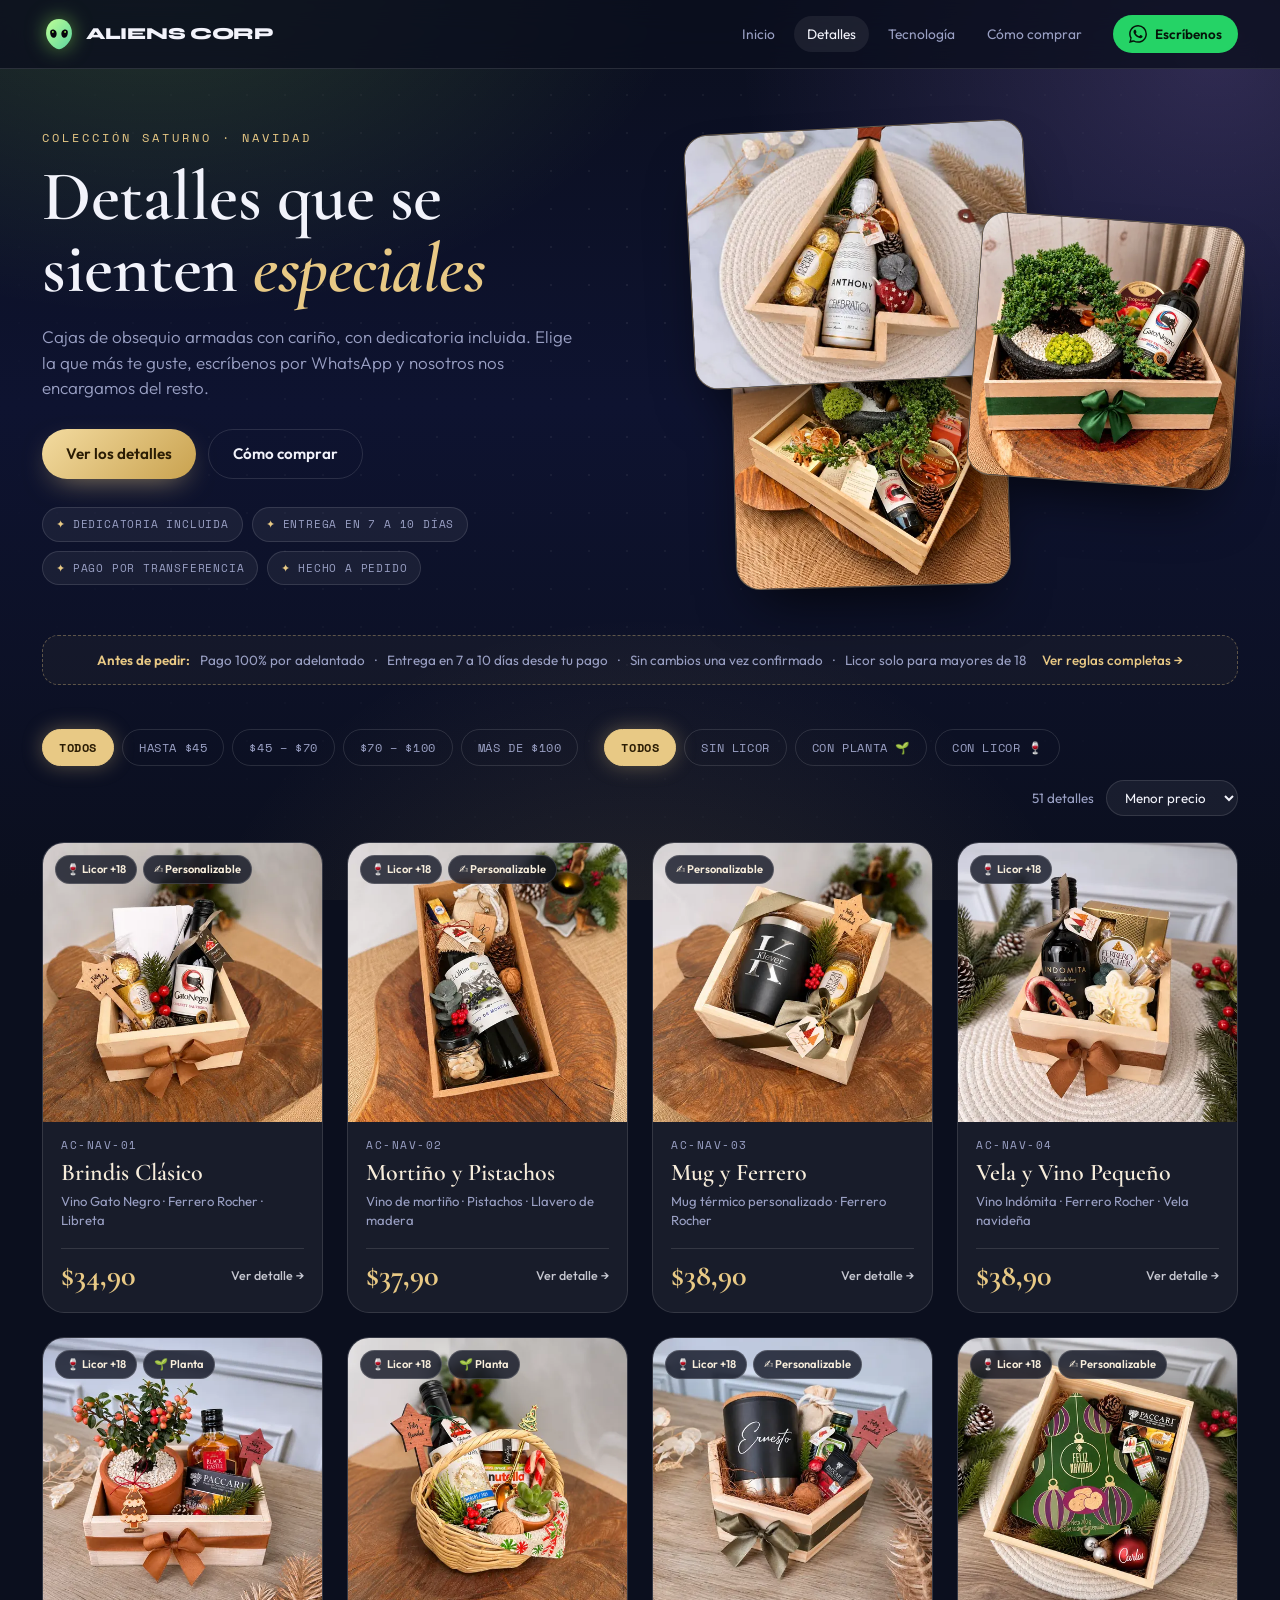
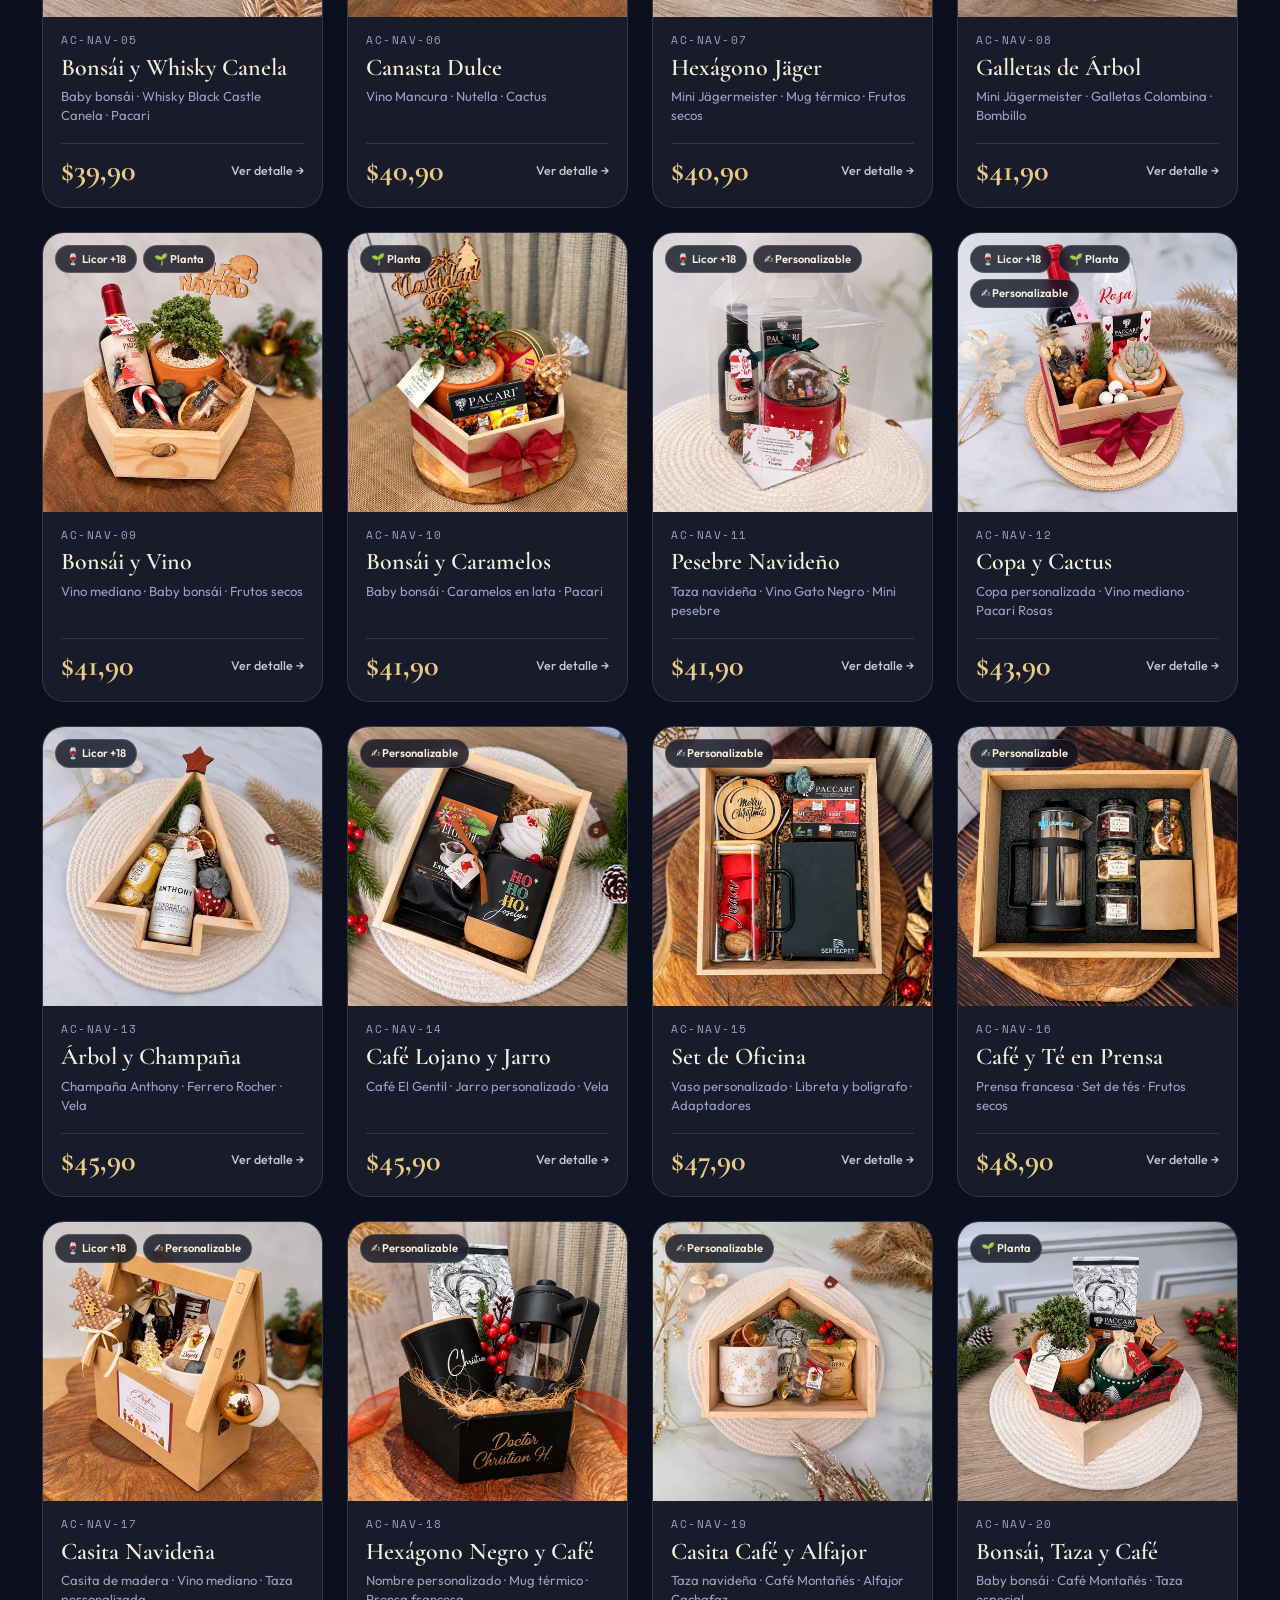
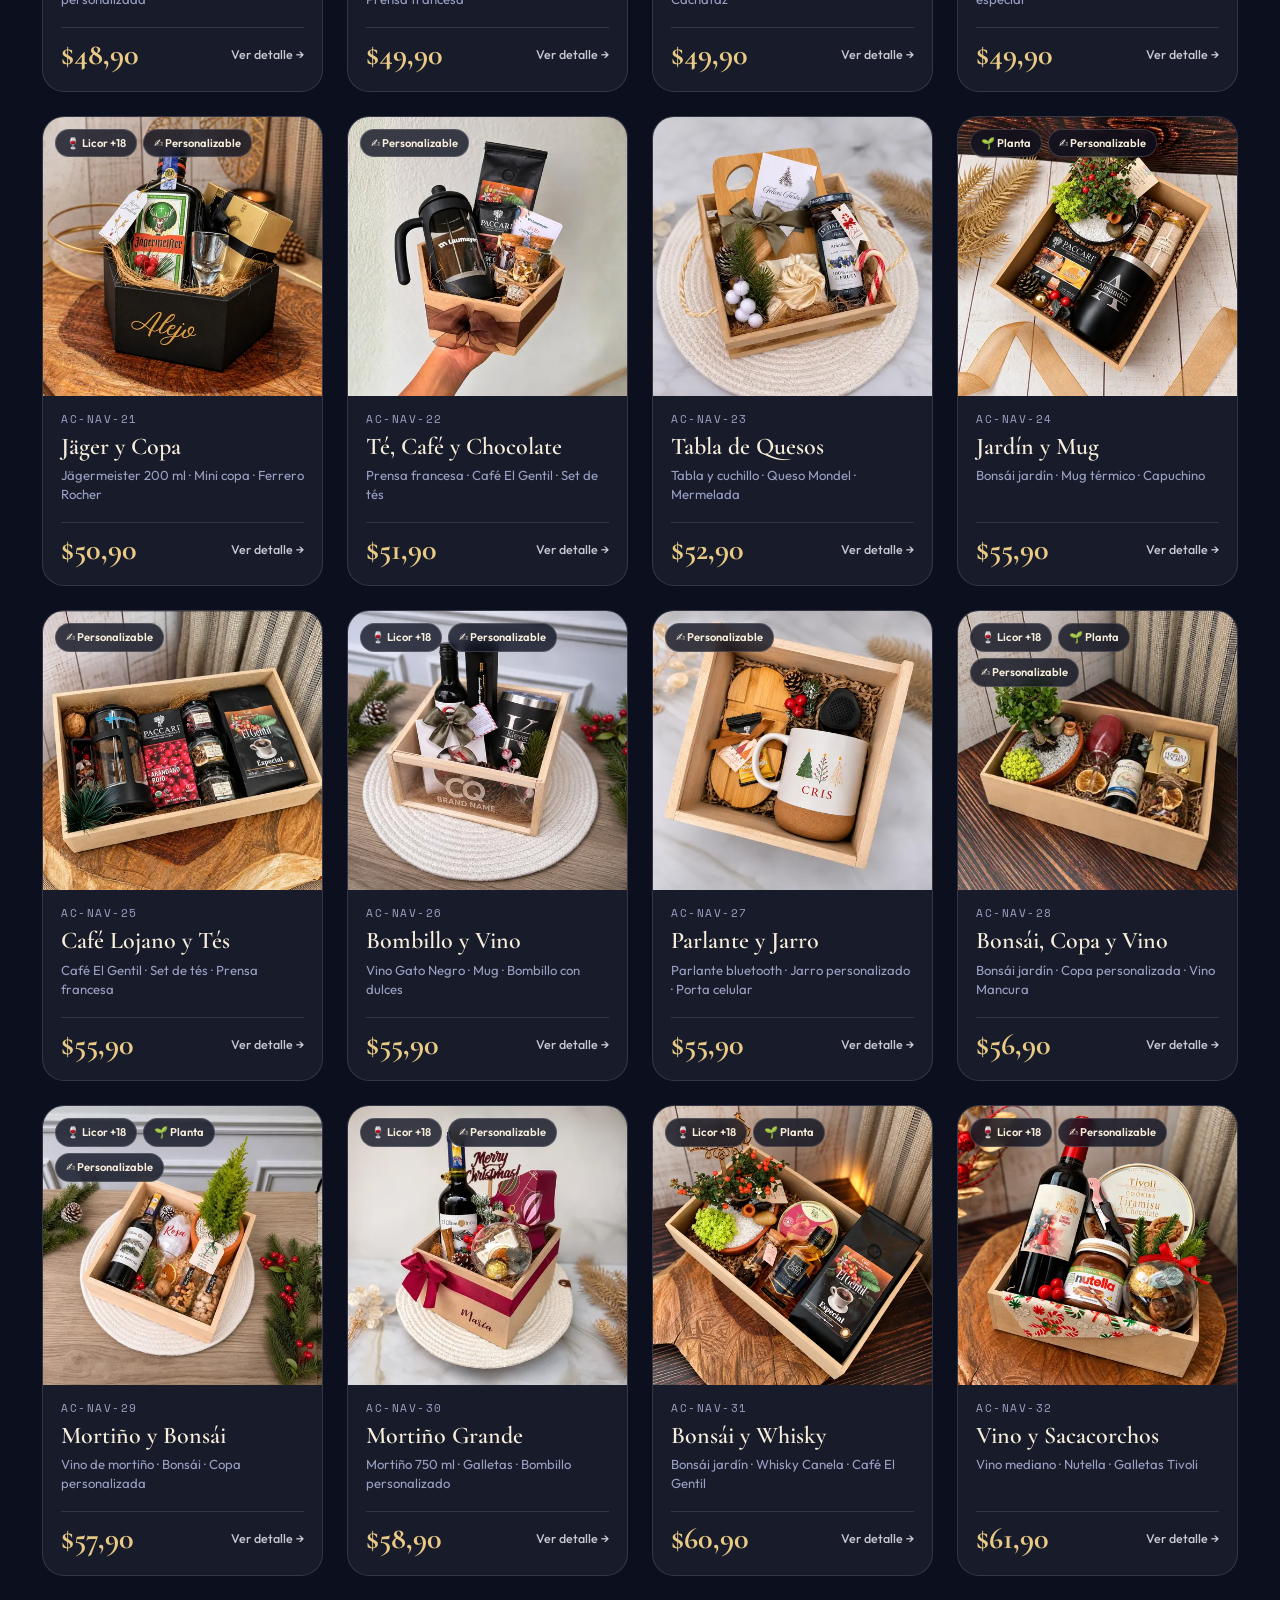
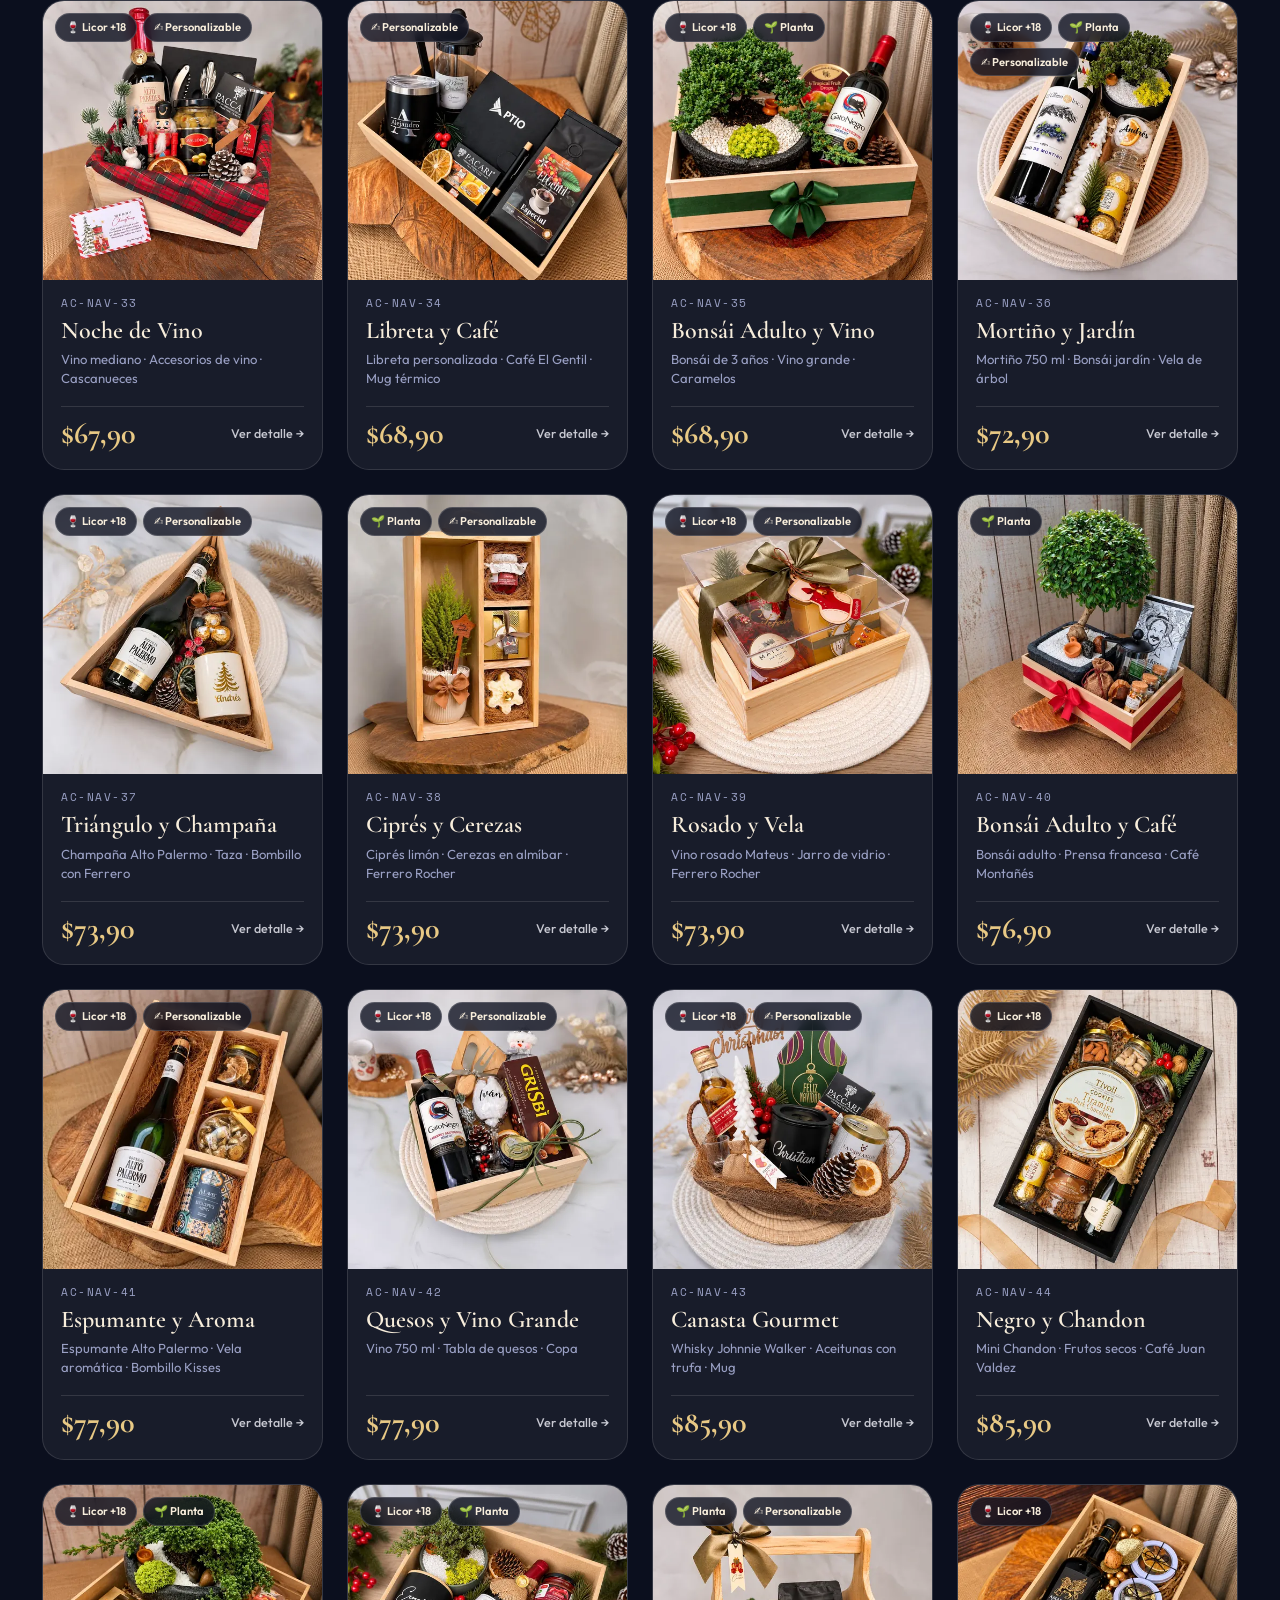
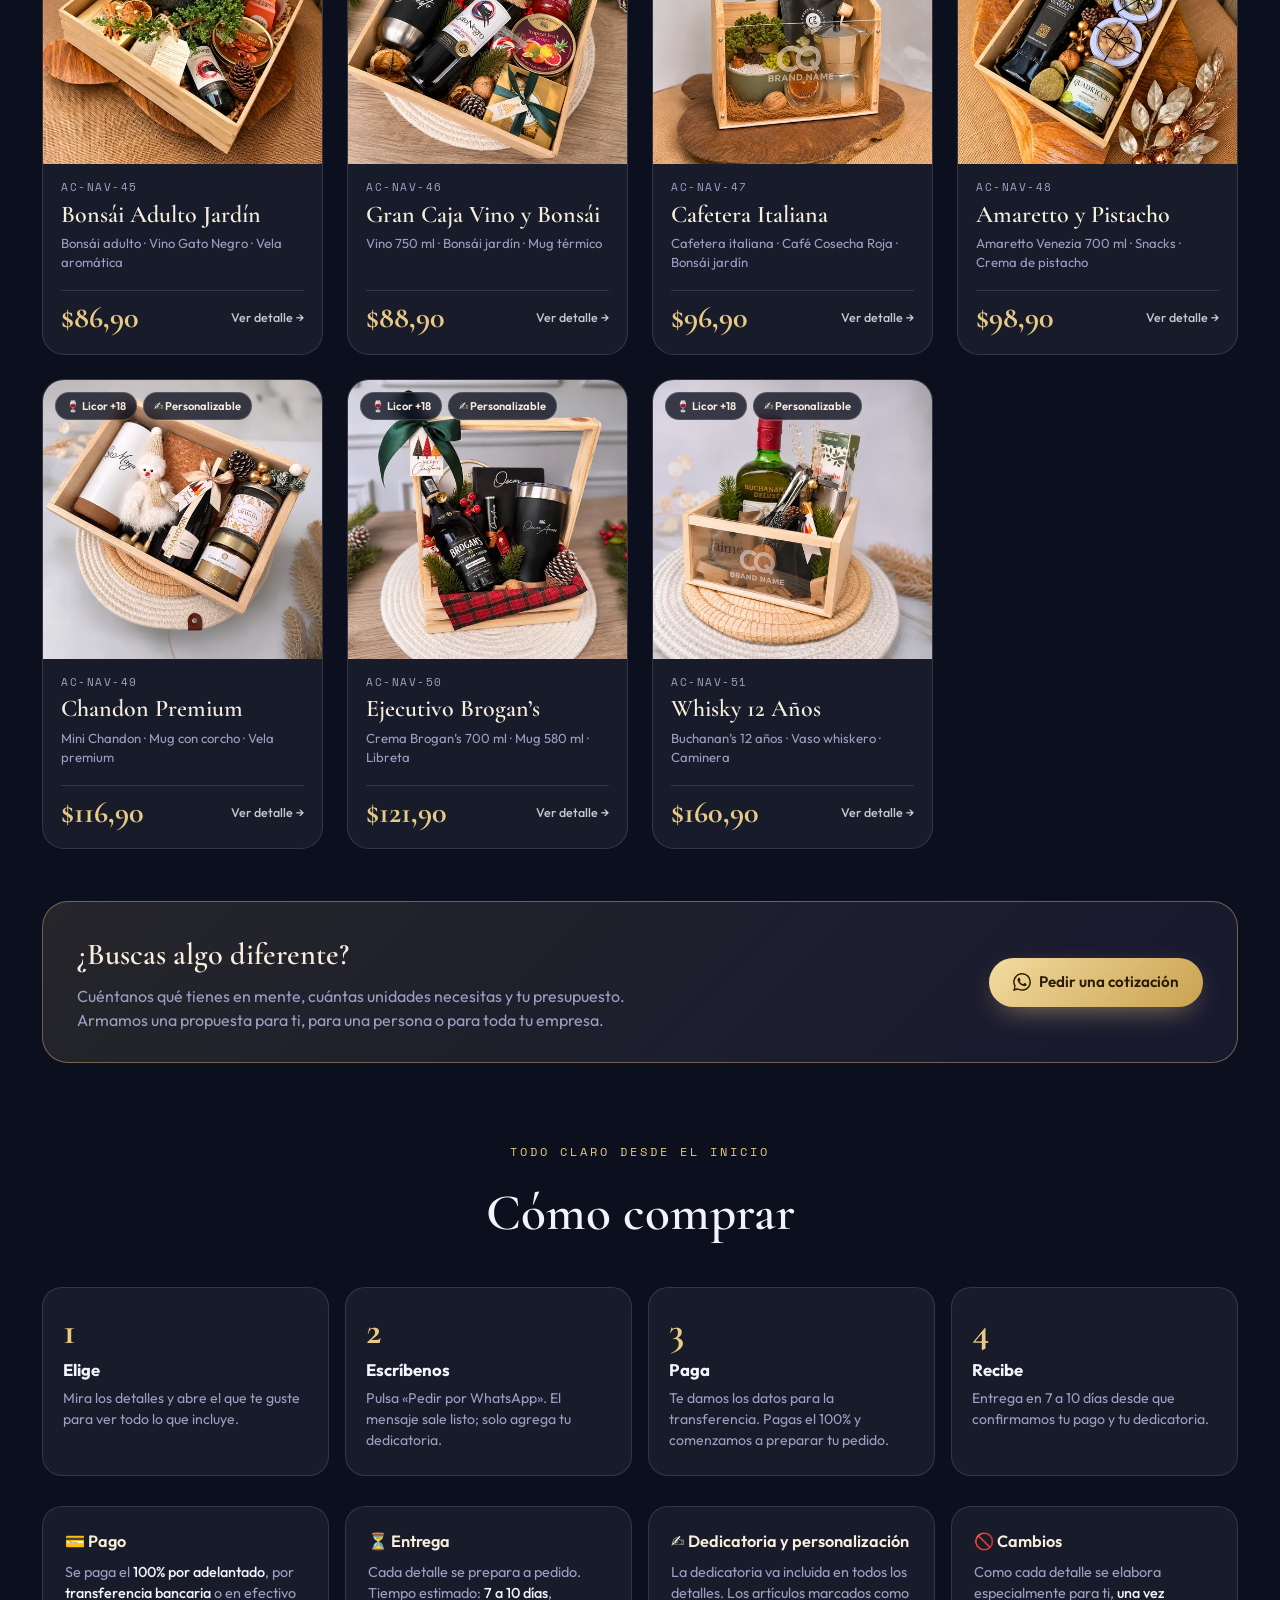
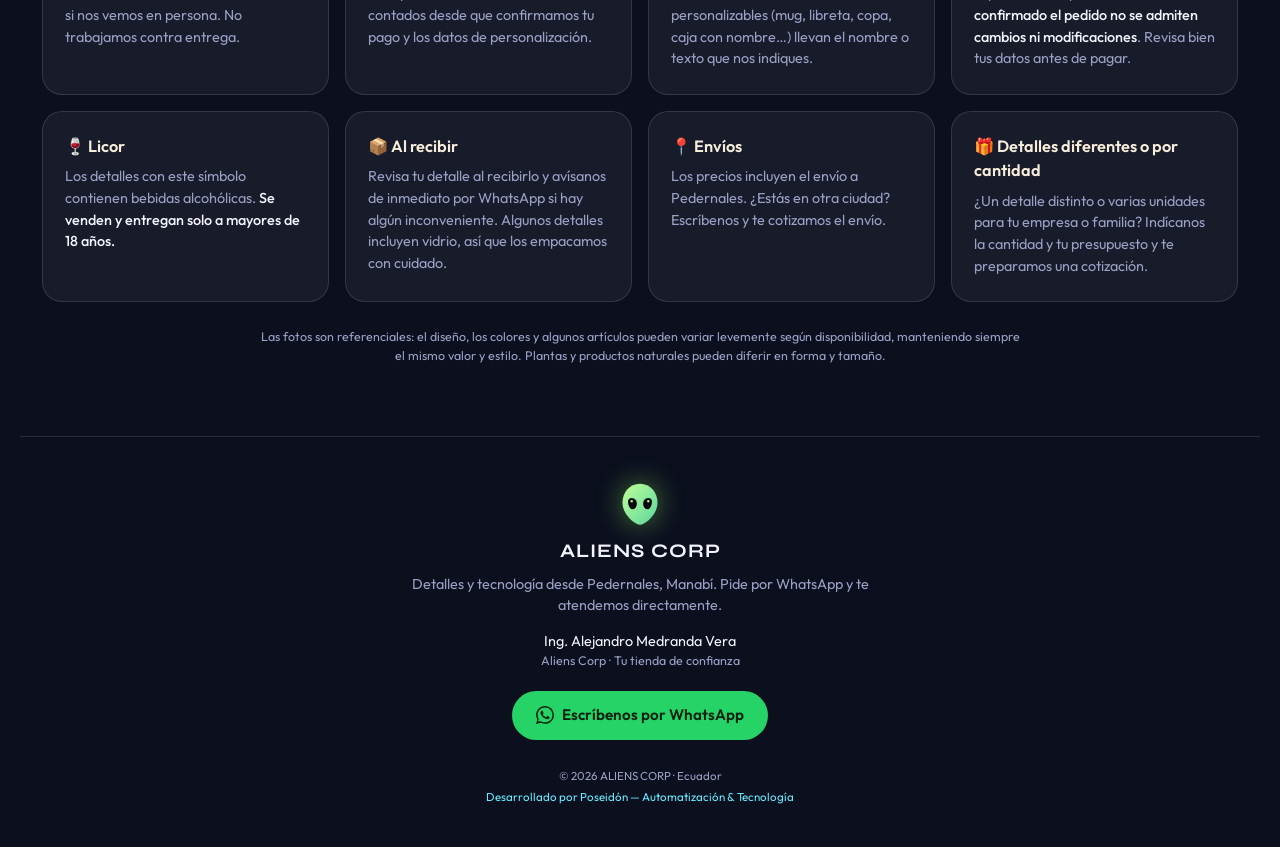
==== detalles/index.html @ 4143be1b "Enlaces de vista previa apuntan al nuevo nombre aliens-corp Co-Authored-By: Claude Sonnet 5.5 <norep" ====
<!DOCTYPE html>
<html lang="es">
<head>
<meta charset="UTF-8">
<meta name="viewport" content="width=device-width, initial-scale=1.0">
<title>Detalles · Aliens Corp — Cajas de obsequio con dedicatoria</title>
<meta name="description" content="Cajas de obsequio armadas con cariño para Navidad y cualquier ocasión. Elige, escríbenos por WhatsApp y nosotros nos encargamos. Aliens Corp, Pedernales.">
<meta property="og:type" content="website">
<meta property="og:site_name" content="Aliens Corp">
<meta property="og:locale" content="es_EC">
<meta property="og:title" content="Detalles · Aliens Corp">
<meta property="og:description" content="Cajas de obsequio con dedicatoria, para Navidad y todo el año. Elige y pide por WhatsApp.">
<meta property="og:url" content="https://gmedranda9-ai.github.io/aliens-corp/detalles/">
<meta property="og:image" content="https://gmedranda9-ai.github.io/aliens-corp/img/og/detalles.jpg">
<meta property="og:image:width" content="1200">
<meta property="og:image:height" content="630">
<meta property="og:image:alt" content="Detalles · Aliens Corp">
<meta name="twitter:card" content="summary_large_image">
<meta name="twitter:title" content="Detalles · Aliens Corp">
<meta name="twitter:description" content="Cajas de obsequio con dedicatoria, para Navidad y todo el año. Elige y pide por WhatsApp.">
<meta name="twitter:image" content="https://gmedranda9-ai.github.io/aliens-corp/img/og/detalles.jpg">
<meta name="theme-color" content="#0b0f1e">
<link rel="icon" href="../assets/img/alien.svg" type="image/svg+xml">
<link rel="preconnect" href="https://fonts.googleapis.com">
<link rel="preconnect" href="https://fonts.gstatic.com" crossorigin>
<link href="https://fonts.googleapis.com/css2?family=Syne:wght@700;800&family=Outfit:wght@300;400;500;600&family=Cormorant+Garamond:ital,wght@0,500;0,600;0,700;1,500&family=Space+Mono:wght@400;700&display=swap" rel="stylesheet">
<link rel="stylesheet" href="../assets/css/site.css">
<link rel="stylesheet" href="../assets/css/regalos.css">
</head>
<body>

<nav class="nav">
  <div class="wrap">
    <a class="brand" href="../"><img src="../assets/img/alien.svg" alt=""><b>ALIENS CORP</b></a>
    <div class="links">
      <a href="../">Inicio</a>
      <a class="on" href="./">Detalles</a>
      <a href="../tecnologia/">Tecnología</a>
      <a href="#reglas">Cómo comprar</a>
    </div>
    <a class="cta" data-wa="¡Hola Aliens Corp! 👽 Quiero información sobre sus detalles." data-wa-icon>Escríbenos</a>
  </div>
</nav>

<!-- HERO -->
<header class="wrap hero">
  <div class="hero-text">
    <div class="eyebrow">Colección Saturno · Navidad</div>
    <h1>Detalles que se sienten <em>especiales</em></h1>
    <p class="lead">Cajas de obsequio armadas con cariño, con dedicatoria incluida. Elige la que más te guste, escríbenos por WhatsApp y nosotros nos encargamos del resto.</p>
    <div class="hero-cta">
      <a class="btn btn-gold" href="#catalogo">Ver los detalles</a>
      <a class="btn btn-ghost" href="#reglas">Cómo comprar</a>
    </div>
    <ul class="perks">
      <li>Dedicatoria incluida</li>
      <li>Entrega en <span data-entrega>7 a 10 días</span></li>
      <li>Pago por transferencia</li>
      <li>Hecho a pedido</li>
    </ul>
  </div>
  <div class="hero-photos" aria-hidden="true">
    <img class="p1" src="../img/regalos/AC-NAV-13-t.webp" alt="" width="520" height="390">
    <img class="p2" src="../img/regalos/AC-NAV-35-t.webp" alt="" width="520" height="520">
    <img class="p3" src="../img/regalos/AC-NAV-45-t.webp" alt="" width="520" height="520">
  </div>
</header>

<!-- AVISO CLARO -->
<section class="wrap">
  <div class="notice" id="aviso-navidad" hidden></div>
  <div class="rules-strip">
    <b>Antes de pedir:</b>
    <span>Pago 100% por adelantado</span><span>·</span>
    <span>Entrega en <span data-entrega>7 a 10 días</span> desde tu pago</span><span>·</span>
    <span>Sin cambios una vez confirmado</span><span>·</span>
    <span>Licor solo para mayores de 18</span>
    <a href="#reglas">Ver reglas completas →</a>
  </div>
</section>

<!-- CATÁLOGO -->
<main class="wrap" id="catalogo">
  <div class="toolbar">
    <div class="filters" id="fPrecio" role="group" aria-label="Filtrar por precio"></div>
    <div class="filters" id="fTipo" role="group" aria-label="Filtrar por tipo"></div>
    <div class="sortbox">
      <span id="count" aria-live="polite"></span>
      <select id="orden" aria-label="Ordenar">
        <option value="asc">Menor precio</option>
        <option value="desc">Mayor precio</option>
      </select>
    </div>
  </div>
  <div class="grid" id="grid"></div>
  <p class="empty" id="empty" hidden>No hay detalles con esos filtros. Prueba con otro rango o <a data-wa="¡Hola Aliens Corp! 👽 Busco un detalle diferente. Mi presupuesto es de $___ y necesito ___ unidades." data-wa-icon>cuéntanos qué buscas por WhatsApp</a>.</p>

  <div class="custom">
    <div>
      <h3>¿Buscas algo diferente?</h3>
      <p>Cuéntanos qué tienes en mente, cuántas unidades necesitas y tu presupuesto. Armamos una propuesta para ti, para una persona o para toda tu empresa.</p>
    </div>
    <a class="btn btn-gold" data-wa="¡Hola Aliens Corp! 👽 Quiero cotizar un detalle diferente / por cantidad. Presupuesto: $___ · Unidades: ___" data-wa-icon>Pedir una cotización</a>
  </div>
</main>

<!-- REGLAS -->
<section class="wrap rules" id="reglas">
  <div class="eyebrow center">Todo claro desde el inicio</div>
  <h2>Cómo comprar</h2>
  <ol class="steps">
    <li><i>1</i><b>Elige</b><span>Mira los detalles y abre el que te guste para ver todo lo que incluye.</span></li>
    <li><i>2</i><b>Escríbenos</b><span>Pulsa «Pedir por WhatsApp». El mensaje sale listo; solo agrega tu dedicatoria.</span></li>
    <li><i>3</i><b>Paga</b><span>Te damos los datos para la transferencia. Pagas el 100% y comenzamos a preparar tu pedido.</span></li>
    <li><i>4</i><b>Recibe</b><span>Entrega en <span data-entrega>7 a 10 días</span> desde que confirmamos tu pago y tu dedicatoria.</span></li>
  </ol>

  <div class="rule-grid">
    <article><h3>💳 Pago</h3><p>Se paga el <b>100% por adelantado</b>, por <b>transferencia bancaria</b> o en efectivo si nos vemos en persona. No trabajamos contra entrega.</p></article>
    <article><h3>⏳ Entrega</h3><p>Cada detalle se prepara a pedido. Tiempo estimado: <b data-entrega>7 a 10 días</b>, contados desde que confirmamos tu pago y los datos de personalización.</p></article>
    <article><h3>✍️ Dedicatoria y personalización</h3><p>La dedicatoria va incluida en todos los detalles. Los artículos marcados como personalizables (mug, libreta, copa, caja con nombre…) llevan el nombre o texto que nos indiques.</p></article>
    <article><h3>🚫 Cambios</h3><p>Como cada detalle se elabora especialmente para ti, <b>una vez confirmado el pedido no se admiten cambios ni modificaciones</b>. Revisa bien tus datos antes de pagar.</p></article>
    <article><h3>🍷 Licor</h3><p>Los detalles con este símbolo contienen bebidas alcohólicas. <b>Se venden y entregan solo a mayores de 18 años.</b></p></article>
    <article><h3>📦 Al recibir</h3><p>Revisa tu detalle al recibirlo y avísanos de inmediato por WhatsApp si hay algún inconveniente. Algunos detalles incluyen vidrio, así que los empacamos con cuidado.</p></article>
    <article><h3>📍 Envíos</h3><p>Los precios incluyen el envío a Pedernales. ¿Estás en otra ciudad? Escríbenos y te cotizamos el envío.</p></article>
    <article><h3>🎁 Detalles diferentes o por cantidad</h3><p>¿Un detalle distinto o varias unidades para tu empresa o familia? Indícanos la cantidad y tu presupuesto y te preparamos una cotización.</p></article>
  </div>

  <p class="fine">Las fotos son referenciales: el diseño, los colores y algunos artículos pueden variar levemente según disponibilidad, manteniendo siempre el mismo valor y estilo. Plantas y productos naturales pueden diferir en forma y tamaño.</p>
</section>

<footer class="site wrap">
  <img src="../assets/img/alien.svg" alt="">
  <h3>ALIENS CORP</h3>
  <p>Detalles y tecnología desde Pedernales, Manabí. Pide por WhatsApp y te atendemos directamente.</p>
  <p class="owner">Ing. Alejandro Medranda Vera<span>Aliens Corp · Tu tienda de confianza</span></p>
  <a class="btn btn-wa" data-wa="¡Hola Aliens Corp! 👽 Quiero más información." data-wa-icon>Escríbenos por WhatsApp</a>
  <div class="copy">© <span data-year>2026</span> ALIENS CORP · Ecuador<br>
    <a href="https://www.poseidonmk.com/" target="_blank" rel="noopener">Desarrollado por Poseidón — Automatización &amp; Tecnología</a></div>
</footer>

<!-- MODAL DE DETALLE -->
<div class="modal" id="modal" role="dialog" aria-modal="true" aria-labelledby="m-nombre" hidden>
  <div class="modal-bg" data-close></div>
  <div class="modal-box">
    <button class="modal-x" data-close aria-label="Cerrar">×</button>
    <div class="m-photo"><img id="m-img" src="" alt="" width="900" height="900"></div>
    <div class="m-info">
      <div class="m-code" id="m-code"></div>
      <h2 id="m-nombre"></h2>
      <div class="m-badges" id="m-badges"></div>
      <div class="m-price" id="m-price"></div>
      <h4>La caja</h4><p id="m-caja"></p>
      <h4>Incluye</h4><ul id="m-incluye"></ul>
      <h4>Presentación</h4><p id="m-pres"></p>
      <p class="m-nota" id="m-nota" hidden></p>
      <p class="m-licor" id="m-licor" hidden>🍷 Contiene bebidas alcohólicas: venta y entrega solo a mayores de 18 años.</p>
      <div class="m-form">
        <h4>Tus datos para el pedido <small>(todo es opcional: lo que falte lo coordinamos por WhatsApp)</small></h4>
        <label class="m-field">Tu nombre
          <input id="m-nom" type="text" maxlength="60" autocomplete="name" placeholder="Ej.: Alejandro Medranda">
        </label>
        <label class="m-field">Ciudad de entrega
          <input id="m-ciu" type="text" maxlength="60" placeholder="Ej.: Pedernales">
        </label>
        <label class="m-field" id="m-pers-box">Nombre o texto a personalizar <small>(mug, libreta, copa, caja… según el detalle)</small>
          <input id="m-pers" type="text" maxlength="60" placeholder="Ej.: Carlos">
        </label>
        <label class="m-field" id="m-elec-box">Tu elección <small>(según la nota de arriba: sabor, cambio…)</small>
          <input id="m-elec" type="text" maxlength="100" placeholder="Ej.: té verde">
        </label>
        <label class="m-field">Dedicatoria <small>(va incluida en todos los detalles)</small>
          <textarea id="m-ded" rows="2" maxlength="220" placeholder="Ej.: Con mucho cariño. Feliz Navidad."></textarea>
        </label>
      </div>
      <a class="btn btn-wa" id="m-wa" target="_blank" rel="noopener" data-wa-icon>Pedir por WhatsApp</a>
      <a class="btn-share" id="m-share" target="_blank" rel="noopener">↗ Compartir este detalle con alguien</a>
      <p class="m-small">Pago 100% por adelantado · Entrega en <span data-entrega>7 a 10 días</span> · Sin cambios una vez confirmado.</p>
    </div>
  </div>
</div>

<script src="../data/config.js"></script>
<script src="../data/regalos.js"></script>
<script src="../assets/js/site.js"></script>
<script src="../assets/js/regalos.js"></script>
</body>
</html>
---- assets/css/site.css ----
/* ===== Aliens Corp · estilos compartidos ===== */
:root{
  --bg:#0b0f1e; --bg2:#121734;
  --lime:#a6ff6b; --lime-soft:#c9ffa6; --violet:#b18cff; --cyan:#66ecff;
  --gold:#e8c985; --gold-deep:#c9a24f; --cream:#f7eddb;
  --text:#f2f3fb; --muted:#9aa0c4;
  --card:rgba(255,255,255,.055); --card-brd:rgba(255,255,255,.12);
  --wa:#25d366;
  --serif:'Cormorant Garamond',Georgia,serif;
  --sans:'Outfit',system-ui,sans-serif;
  --mono:'Space Mono',monospace;
}
*{box-sizing:border-box;margin:0;padding:0}
html{scroll-behavior:smooth;scroll-padding-top:84px}
body{font-family:var(--sans);background:var(--bg);color:var(--text);-webkit-font-smoothing:antialiased;overflow-x:hidden;position:relative;line-height:1.5}
body::before{content:"";position:fixed;inset:0;z-index:-2;
  background:
   radial-gradient(900px 600px at 12% -5%,rgba(166,255,107,.16),transparent 60%),
   radial-gradient(820px 720px at 95% 6%,rgba(177,140,255,.22),transparent 58%),
   radial-gradient(760px 720px at 50% 118%,rgba(232,201,133,.14),transparent 62%),
   linear-gradient(180deg,#0b0f1e,#0e1330 45%,#0b0f1e)}
body::after{content:"";position:fixed;inset:0;z-index:-1;pointer-events:none;
  background-image:radial-gradient(rgba(255,255,255,.14) 1px,transparent 1.4px);background-size:38px 38px;
  mask-image:radial-gradient(circle at 50% 35%,black,transparent 85%);opacity:.5}
img{max-width:100%;display:block}
a{color:inherit}
.wrap{max-width:1240px;margin:0 auto;padding:0 22px}

/* NAV */
.nav{position:sticky;top:0;z-index:50;background:rgba(11,15,30,.78);backdrop-filter:blur(14px);border-bottom:1px solid var(--card-brd)}
.nav .wrap{display:flex;align-items:center;gap:18px;height:68px}
.nav .brand{display:flex;flex-direction:row;align-items:center;justify-content:flex-start;flex-wrap:nowrap;gap:10px;text-decoration:none;margin-right:auto}
.nav .brand img{width:34px;height:34px;filter:drop-shadow(0 0 10px rgba(155,255,91,.5))}
.nav .brand b{white-space:nowrap;font-family:'Syne',var(--sans);font-weight:800;letter-spacing:-.3px;font-size:1.05rem}
.nav .links{display:flex;gap:6px}
.nav .links a{font-size:.86rem;color:var(--muted);text-decoration:none;padding:8px 13px;border-radius:99px;transition:.2s}
.nav .links a:hover,.nav .links a.on{color:var(--text);background:rgba(255,255,255,.07)}
.nav .cta{font-size:.84rem;font-weight:600;text-decoration:none;color:#06140a;background:var(--wa);padding:9px 16px;border-radius:99px;white-space:nowrap}
@media(max-width:720px){.nav .links a:not(.on){display:none}.nav .cta{padding:8px 13px}}
@media(max-width:480px){.nav .links{display:none}}

/* BOTONES */
.btn{display:inline-flex;align-items:center;justify-content:center;gap:9px;font-family:var(--sans);font-weight:600;font-size:.95rem;border:0;cursor:pointer;text-decoration:none;border-radius:99px;padding:13px 24px;transition:.25s}
.btn-gold{color:#2a1c04;background:linear-gradient(135deg,#f3dba0,var(--gold-deep));box-shadow:0 10px 30px -12px rgba(232,201,133,.7)}
.btn-gold:hover{transform:translateY(-2px);box-shadow:0 14px 34px -10px rgba(232,201,133,.9)}
.btn-wa{color:#05210f;background:var(--wa)}
.btn-wa:hover{transform:translateY(-2px);filter:brightness(1.07)}
.btn-ghost{color:var(--text);background:transparent;border:1px solid var(--card-brd)}
.btn-ghost:hover{border-color:rgba(232,201,133,.55)}
.btn svg{width:19px;height:19px}
[data-wa-icon]{display:inline-flex;align-items:center;gap:8px}
[data-wa-icon] svg{width:18px;height:18px;flex:none}

/* FOOTER */
footer.site{border-top:1px solid var(--card-brd);margin-top:70px;padding:44px 0 40px;text-align:center}
footer.site img{width:46px;margin:0 auto 10px;filter:drop-shadow(0 0 14px rgba(155,255,91,.45))}
footer.site h3{font-family:'Syne',var(--sans);font-size:1.2rem;letter-spacing:1px}
footer.site p{color:var(--muted);font-size:.9rem;max-width:520px;margin:8px auto 0}
footer.site .owner{margin-top:14px;color:var(--text)}
footer.site .owner span{display:block;color:var(--muted);font-size:.78rem}
footer.site .btn{margin-top:20px}
footer.site .copy{margin-top:26px;font-size:.72rem;color:var(--muted);line-height:1.8}
footer.site .copy a{color:var(--cyan);text-decoration:none}

@media (prefers-reduced-motion:reduce){*{animation:none!important;transition:none!important;scroll-behavior:auto!important}}
---- assets/css/regalos.css ----
/* ===== Detalles · Aliens Corp ===== */
.eyebrow{font-family:var(--mono);font-size:.74rem;letter-spacing:3px;text-transform:uppercase;color:var(--gold);margin-bottom:14px}
.eyebrow.center{text-align:center}

/* HERO */
.hero{display:grid;grid-template-columns:1.05fr .95fr;gap:40px;align-items:center;padding-top:58px;padding-bottom:34px}
.hero h1{font-family:var(--serif);font-weight:600;font-size:clamp(2.5rem,6vw,4.4rem);line-height:1.02;letter-spacing:-.5px}
.hero h1 em{font-style:italic;color:var(--gold)}
.lead{color:var(--muted);font-size:1.06rem;font-weight:300;max-width:540px;margin-top:20px}
.hero-cta{display:flex;gap:12px;flex-wrap:wrap;margin-top:28px}
.perks{display:flex;flex-wrap:wrap;gap:9px;list-style:none;margin-top:28px}
.perks li{font-family:var(--mono);font-size:.68rem;letter-spacing:.8px;text-transform:uppercase;color:var(--muted);border:1px solid var(--card-brd);background:var(--card);padding:8px 13px;border-radius:99px}
.perks li::before{content:"✦";color:var(--gold);margin-right:7px}
.hero-photos{position:relative;height:460px}
.hero-photos img{height:auto;position:absolute;border-radius:24px;border:1px solid rgba(232,201,133,.4);box-shadow:0 30px 60px -25px rgba(0,0,0,.85);object-fit:cover;background:#1a1a2a}
.hero-photos .p1{width:62%;aspect-ratio:4/3;top:0;left:0;transform:rotate(-3deg);z-index:2}
.hero-photos .p2{width:48%;aspect-ratio:1;right:0;top:20%;transform:rotate(4deg);z-index:3}
.hero-photos .p3{width:50%;aspect-ratio:1;left:8%;bottom:0;transform:rotate(-1.5deg);z-index:1}
@media(max-width:900px){.hero{grid-template-columns:1fr;padding-top:36px}.hero-photos{height:360px;order:-1}}
@media(max-width:520px){.hero-photos{height:290px}}

/* AVISOS */
.notice{margin-top:14px;padding:14px 20px;border-radius:16px;border:1px solid rgba(232,201,133,.5);background:rgba(232,201,133,.1);color:var(--cream);text-align:center;font-weight:500}
.rules-strip{margin:14px 0 0;display:flex;flex-wrap:wrap;gap:6px 10px;align-items:center;justify-content:center;font-size:.84rem;color:var(--muted);padding:14px 18px;border:1px dashed rgba(232,201,133,.35);border-radius:16px;background:rgba(232,201,133,.04)}
.rules-strip b{color:var(--gold);font-weight:600}
.rules-strip a{color:var(--gold);text-decoration:none;font-weight:500;margin-left:6px}
.rules-strip a:hover{text-decoration:underline}

/* TOOLBAR */
.toolbar{display:flex;flex-wrap:wrap;align-items:center;gap:14px 26px;margin:44px 0 26px}
.filters{display:flex;flex-wrap:wrap;gap:8px}
.filters button{font-family:var(--mono);font-size:.72rem;letter-spacing:.6px;text-transform:uppercase;color:var(--muted);background:transparent;border:1px solid var(--card-brd);padding:9px 16px;border-radius:99px;cursor:pointer;transition:.22s}
.filters button:hover{color:var(--text);border-color:rgba(232,201,133,.5)}
.filters button.active{color:#2a1c04;background:var(--gold);border-color:var(--gold);font-weight:700;box-shadow:0 0 20px rgba(232,201,133,.35)}
.sortbox{margin-left:auto;display:flex;align-items:center;gap:12px;color:var(--muted);font-size:.84rem}
.sortbox select{font-family:var(--sans);background:var(--card);color:var(--text);border:1px solid var(--card-brd);border-radius:99px;padding:8px 14px}
.sortbox select option{color:#111}
@media(max-width:720px){.sortbox{margin-left:0;width:100%;justify-content:space-between}}

/* GRID + TARJETAS */
.grid{display:grid;grid-template-columns:repeat(auto-fill,minmax(262px,1fr));gap:24px}
.card{all:unset;box-sizing:border-box;display:flex;flex-direction:column;cursor:pointer;background:var(--card);border:1px solid var(--card-brd);border-radius:22px;overflow:hidden;position:relative;transition:transform .3s cubic-bezier(.2,.8,.2,1),border-color .3s,box-shadow .3s;animation:rise .55s both}
@keyframes rise{from{opacity:0;transform:translateY(18px)}to{opacity:1;transform:none}}
.card:hover,.card:focus-visible{transform:translateY(-6px);border-color:rgba(232,201,133,.6);box-shadow:0 24px 50px -22px rgba(0,0,0,.85),0 0 34px -12px rgba(232,201,133,.4)}
.card:focus-visible{outline:2px solid var(--gold);outline-offset:3px}
.card .ph{aspect-ratio:1;overflow:hidden;background:#1a1a2a;position:relative}
.card .ph img{width:100%;height:100%;object-fit:cover;transition:transform .6s ease}
.card:hover .ph img{transform:scale(1.05)}
.card .tags{position:absolute;top:12px;left:12px;display:flex;gap:6px;flex-wrap:wrap}
.tag{font-size:.7rem;font-weight:600;padding:5px 10px;border-radius:99px;background:rgba(11,15,30,.78);backdrop-filter:blur(6px);border:1px solid rgba(255,255,255,.16);color:var(--cream)}
.card .body{padding:16px 18px 20px;display:flex;flex-direction:column;gap:6px;flex:1}
.card .code{font-family:var(--mono);font-size:.66rem;letter-spacing:1.5px;color:var(--muted)}
.card h2{font-family:var(--serif);font-weight:600;font-size:1.5rem;line-height:1.1;color:var(--cream)}
.card .dest{font-size:.82rem;color:var(--muted);line-height:1.45;flex:1}
.card .foot{display:flex;align-items:center;justify-content:space-between;margin-top:12px;padding-top:12px;border-top:1px solid var(--card-brd)}
.card .price{font-family:var(--serif);font-weight:700;font-size:1.9rem;color:var(--gold);line-height:1}
.card .more{font-size:.78rem;color:var(--text);font-weight:500;opacity:.8}
.empty{text-align:center;color:var(--muted);padding:50px 0}
.empty a{color:var(--gold);cursor:pointer}
@media(max-width:600px){
  .grid{grid-template-columns:repeat(2,1fr);gap:12px}
  .card{border-radius:16px}
  .card .body{padding:12px 12px 14px}
  .card h2{font-size:1.15rem}
  .card .dest{display:none}
  .card .price{font-size:1.4rem}
  .card .more{display:none}
  .card .tags{top:8px;left:8px}
  .tag{font-size:.62rem;padding:4px 8px}
}

/* A MEDIDA */
.custom{margin-top:52px;display:flex;gap:26px;align-items:center;justify-content:space-between;flex-wrap:wrap;padding:30px 34px;border-radius:26px;border:1px solid rgba(232,201,133,.4);background:linear-gradient(135deg,rgba(232,201,133,.12),rgba(177,140,255,.08))}
.custom h3{font-family:var(--serif);font-size:1.9rem;font-weight:600;color:var(--cream)}
.custom p{color:var(--muted);max-width:560px;margin-top:6px}

/* REGLAS */
.rules{margin-top:80px}
.rules h2{font-family:var(--serif);font-weight:600;font-size:clamp(2.2rem,5vw,3.2rem);text-align:center}
.steps{list-style:none;display:grid;grid-template-columns:repeat(4,1fr);gap:16px;margin:36px 0 30px}
.steps li{position:relative;padding:24px 20px;border-radius:20px;background:var(--card);border:1px solid var(--card-brd);display:flex;flex-direction:column;gap:6px}
.steps i{font-style:normal;font-family:var(--serif);font-size:2.4rem;font-weight:700;color:var(--gold);line-height:1}
.steps b{font-size:1.05rem}
.steps span{font-size:.88rem;color:var(--muted)}
.rule-grid{display:grid;grid-template-columns:repeat(auto-fit,minmax(270px,1fr));gap:16px}
.rule-grid article{padding:22px 22px 24px;border-radius:20px;background:var(--card);border:1px solid var(--card-brd)}
.rule-grid h3{font-size:1.02rem;font-weight:600;margin-bottom:8px;color:var(--cream)}
.rule-grid p{font-size:.9rem;color:var(--muted)}
.rule-grid p b{color:var(--text);font-weight:500}
.fine{margin-top:26px;font-size:.78rem;color:var(--muted);text-align:center;max-width:760px;margin-left:auto;margin-right:auto}
@media(max-width:860px){.steps{grid-template-columns:repeat(2,1fr)}}
@media(max-width:480px){.steps{grid-template-columns:1fr}}

/* MODAL */
body.lock{overflow:hidden}
.modal{position:fixed;inset:0;z-index:100;display:flex;align-items:center;justify-content:center;padding:20px}
.modal[hidden]{display:none}
.modal-bg{position:absolute;inset:0;background:rgba(5,7,16,.82);backdrop-filter:blur(8px)}
.modal-box{position:relative;width:min(1020px,100%);max-height:calc(100vh - 40px);overflow:auto;border-radius:28px;background:linear-gradient(180deg,#141a3a,#0e1330);border:1px solid rgba(232,201,133,.35);display:grid;grid-template-columns:1fr 1fr;animation:pop .35s cubic-bezier(.2,.8,.2,1)}
@keyframes pop{from{opacity:0;transform:translateY(22px) scale(.97)}to{opacity:1;transform:none}}
.modal-x{position:absolute;top:14px;right:16px;z-index:5;width:40px;height:40px;border-radius:50%;border:1px solid var(--card-brd);background:rgba(11,15,30,.8);color:var(--text);font-size:1.5rem;line-height:1;cursor:pointer}
.modal-x:hover{border-color:var(--gold)}
.m-photo{background:#1a1a2a;align-self:start;position:sticky;top:0;border-radius:28px 0 0 28px;overflow:hidden}
.m-photo img{width:100%;height:auto;object-fit:cover;aspect-ratio:1}
.m-info{padding:34px 34px 30px}
.m-code{font-family:var(--mono);font-size:.7rem;letter-spacing:2px;color:var(--muted)}
.m-info h2{font-family:var(--serif);font-weight:600;font-size:2.4rem;line-height:1.05;color:var(--cream);margin:6px 0 10px;padding-right:34px}
.m-badges{display:flex;gap:6px;flex-wrap:wrap;margin-bottom:10px}
.m-price{font-family:var(--serif);font-weight:700;font-size:2.8rem;color:var(--gold);line-height:1;margin:6px 0 18px}
.m-info h4{font-family:var(--mono);font-size:.68rem;letter-spacing:2px;text-transform:uppercase;color:var(--gold);margin:16px 0 6px;font-weight:400}
.m-info p,.m-info li{font-size:.92rem;color:#d7daf0}
.m-info ul{list-style:none;display:grid;gap:5px}
.m-info li{padding-left:20px;position:relative}
.m-info li::before{content:"✦";position:absolute;left:0;color:var(--gold);font-size:.7rem;top:3px}
.m-nota{margin-top:12px;font-size:.86rem;color:var(--cream);background:rgba(232,201,133,.1);border:1px solid rgba(232,201,133,.3);padding:10px 14px;border-radius:12px}
.m-licor{margin-top:12px;font-size:.84rem;color:#ffd9a8}
.m-form{margin-top:20px;padding-top:6px;border-top:1px solid var(--card-brd)}
.m-form h4 small{display:block;text-transform:none;letter-spacing:0;font-family:var(--sans);font-size:.76rem;color:var(--muted);margin-top:4px}
.m-field{display:block;margin:12px 0 0;font-size:.84rem;color:var(--muted)}
.m-field[hidden]{display:none}
.m-field small{font-size:.74rem;opacity:.8}
.m-field input,.m-field textarea{display:block;width:100%;margin-top:6px;font-family:var(--sans);font-size:.92rem;color:var(--text);background:rgba(255,255,255,.06);border:1px solid var(--card-brd);border-radius:14px;padding:11px 14px}
.m-field textarea{resize:vertical}
.m-field input:focus,.m-field textarea:focus{outline:2px solid var(--gold);border-color:transparent}
#m-wa{margin-top:18px}
#m-wa{width:100%}
.m-small{margin-top:12px;font-size:.74rem;color:var(--muted);text-align:center}
@media(max-width:820px){
  .modal{padding:0;align-items:flex-end}
  .modal-box{grid-template-columns:1fr;max-height:94vh;border-radius:26px 26px 0 0}
  .m-photo{position:static;border-radius:26px 26px 0 0}
  .m-photo img{height:auto;aspect-ratio:4/3}
  .m-info{padding:22px 20px 26px}
  .m-info h2{font-size:1.9rem}
  .m-price{font-size:2.3rem}
}

.btn-share{display:block;margin-top:12px;text-align:center;font-size:.84rem;font-weight:500;color:var(--gold);text-decoration:none;padding:11px 14px;border:1px solid rgba(232,201,133,.4);border-radius:99px;transition:.2s}
.btn-share:hover{background:rgba(232,201,133,.1);border-color:var(--gold)}
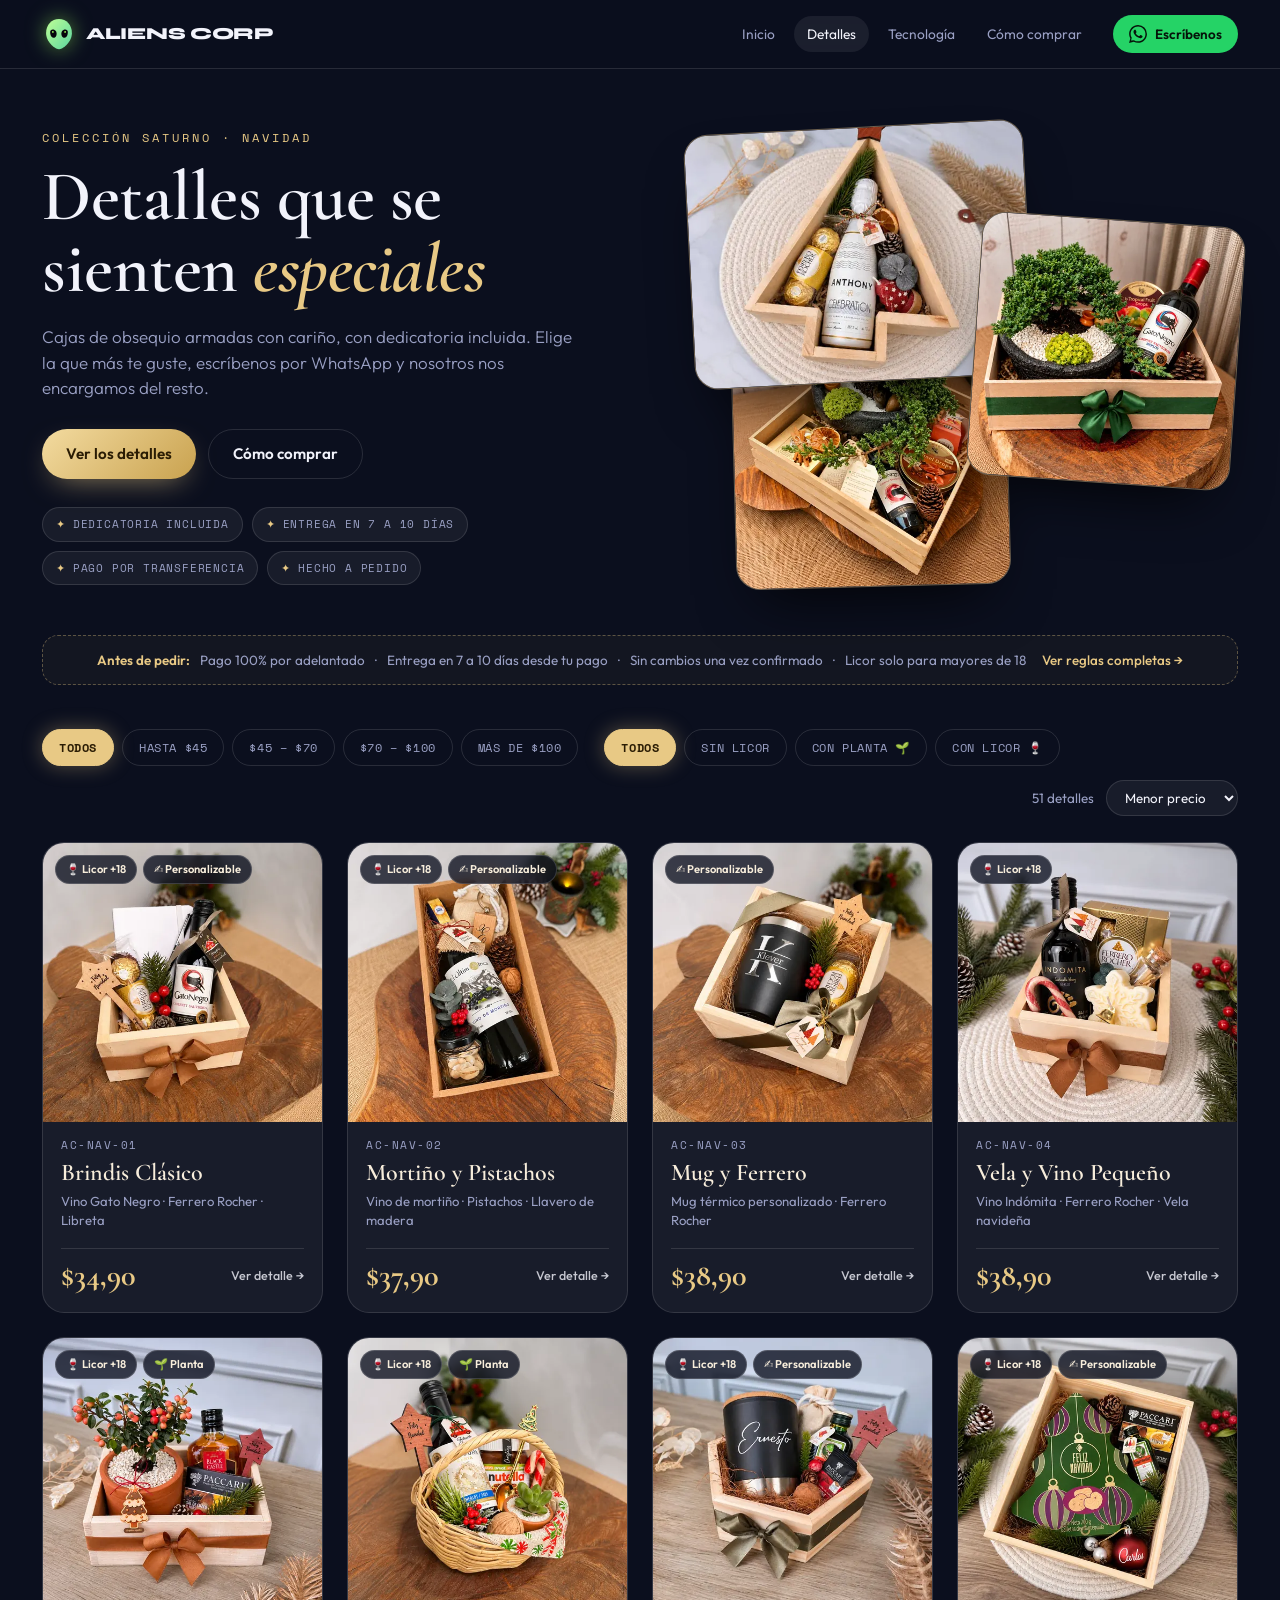
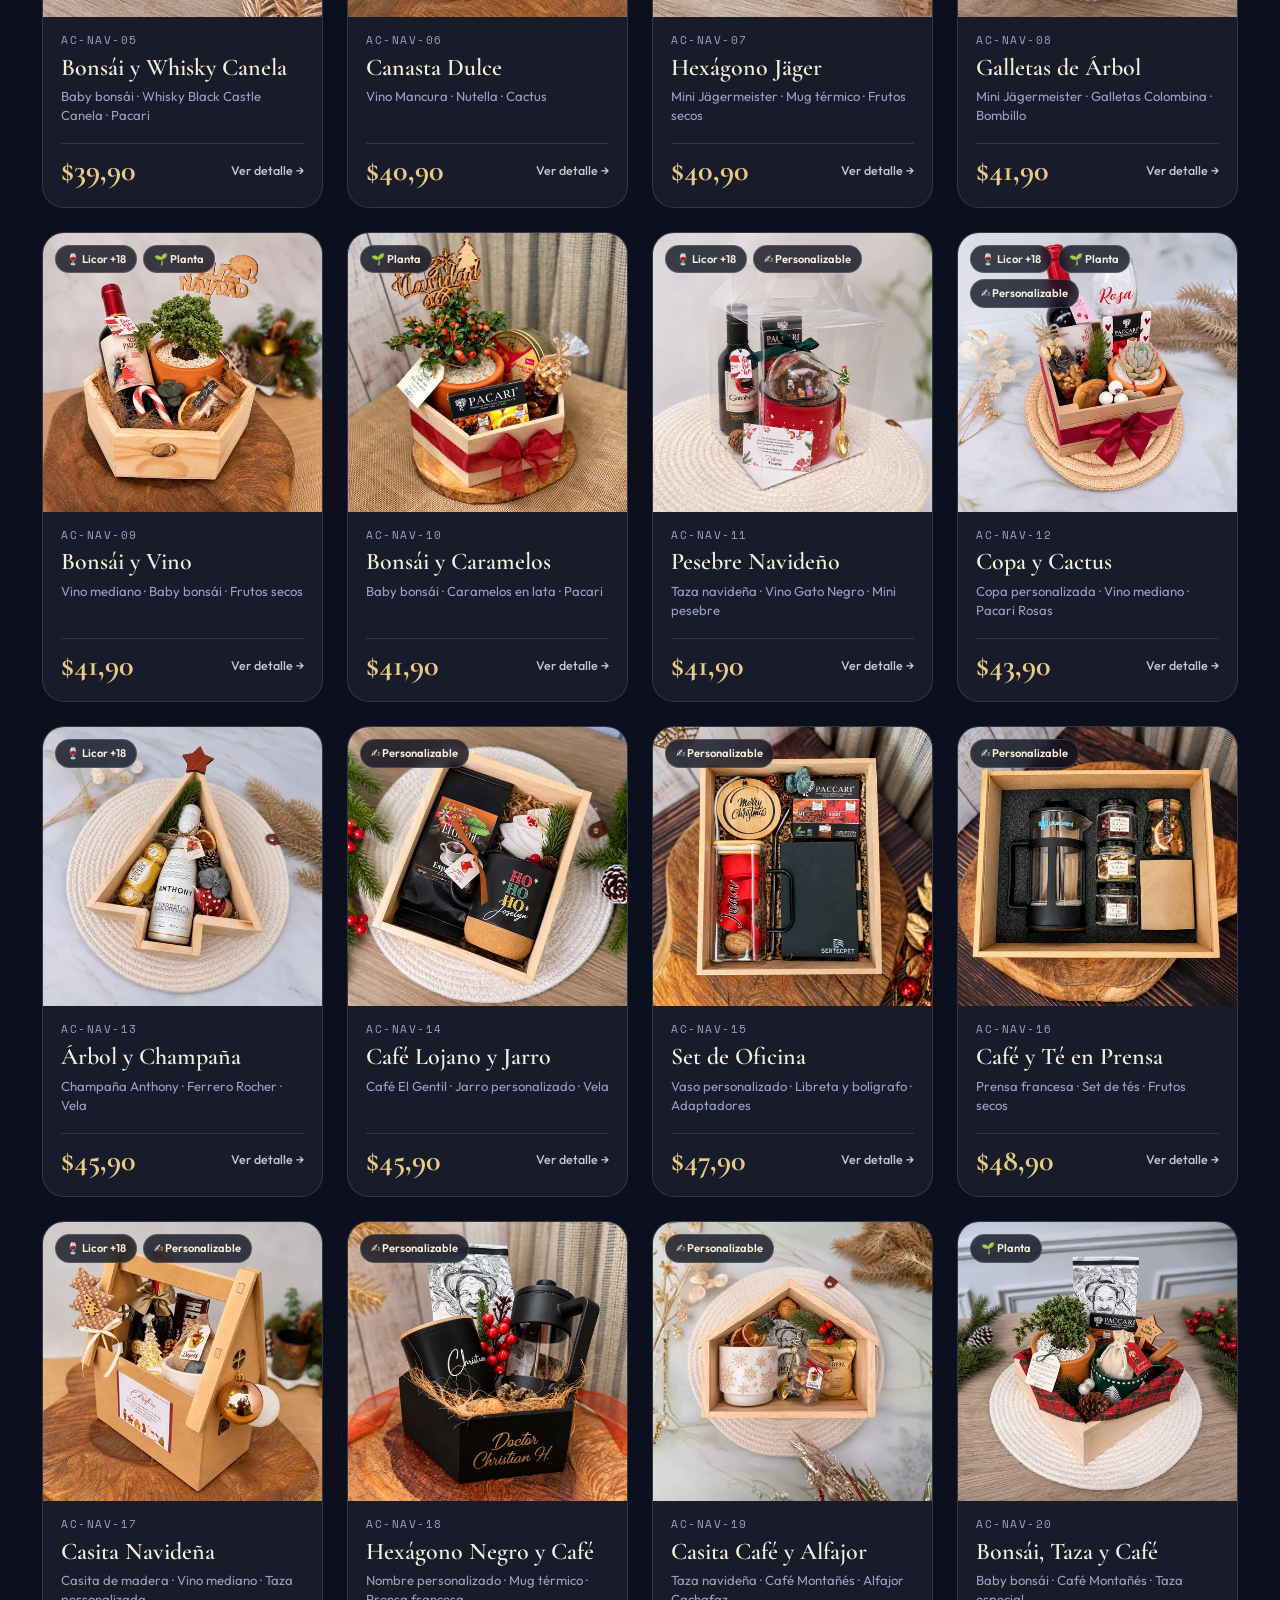
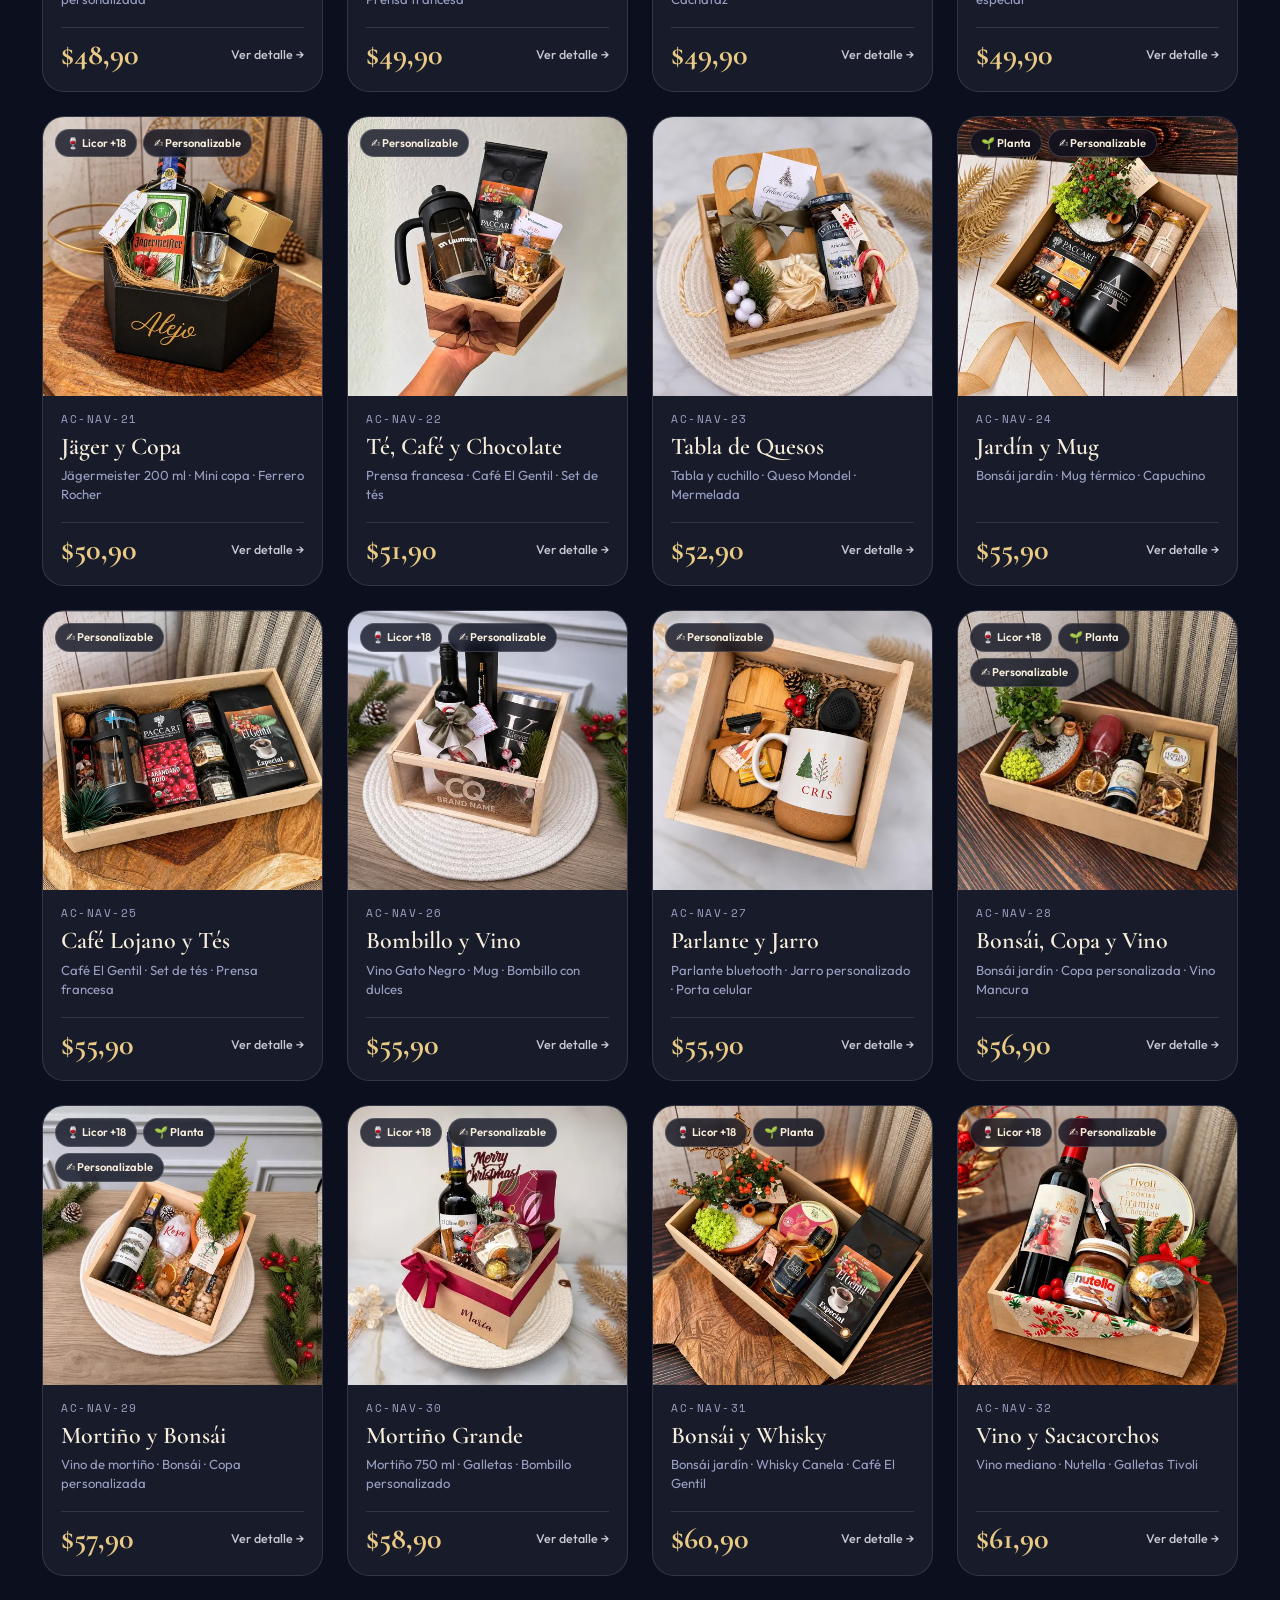
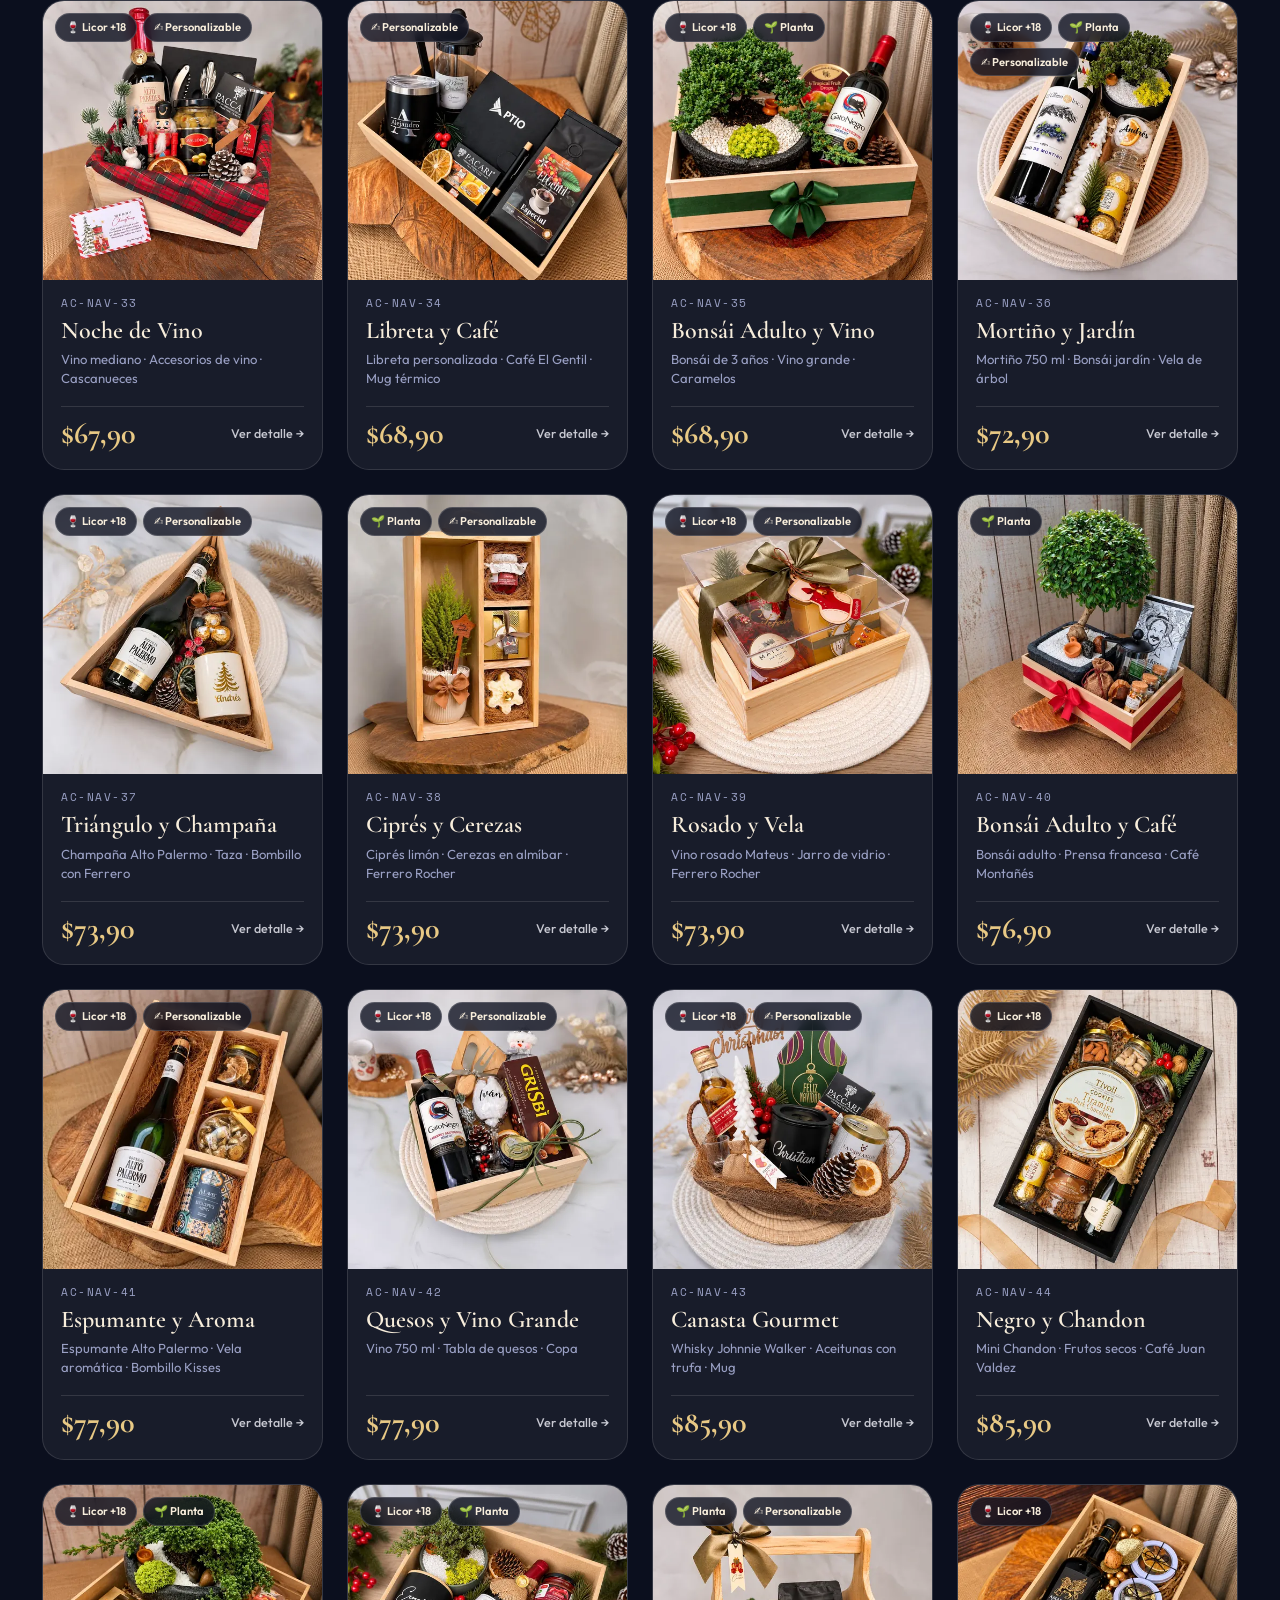
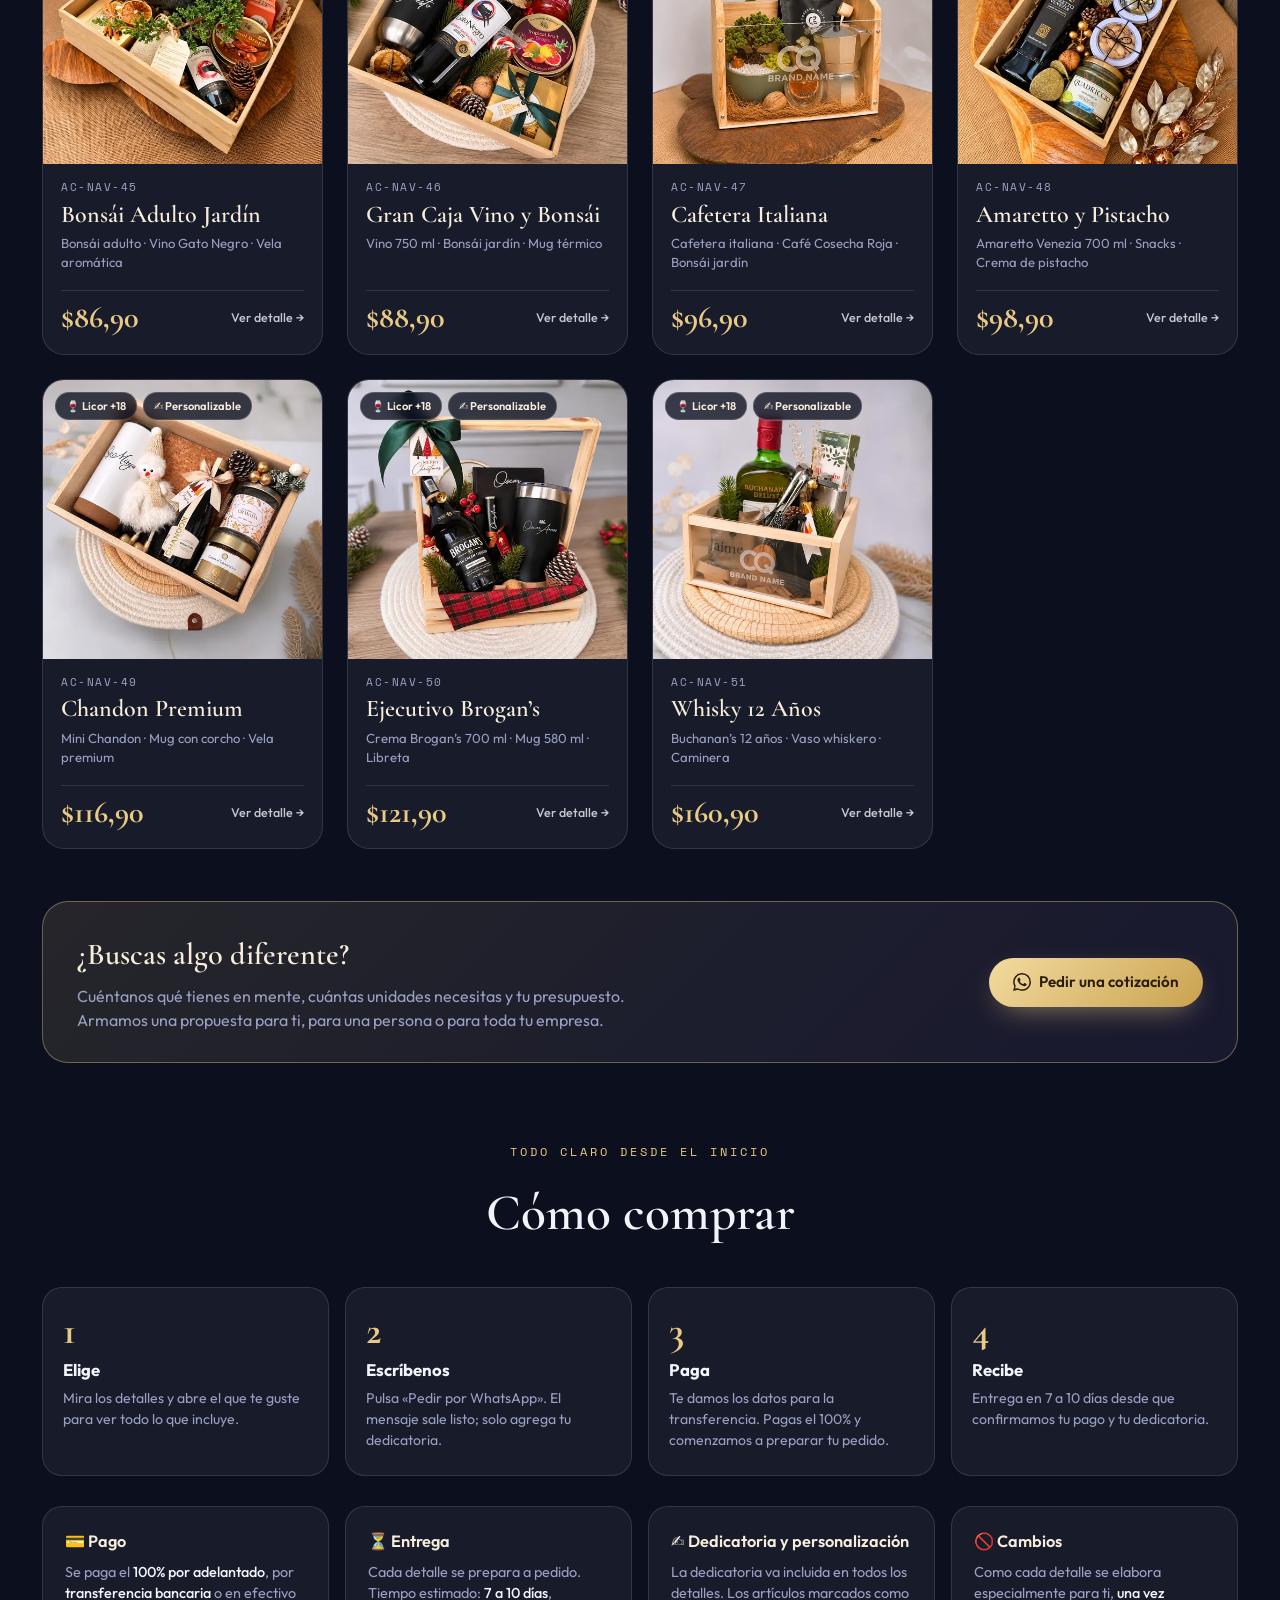
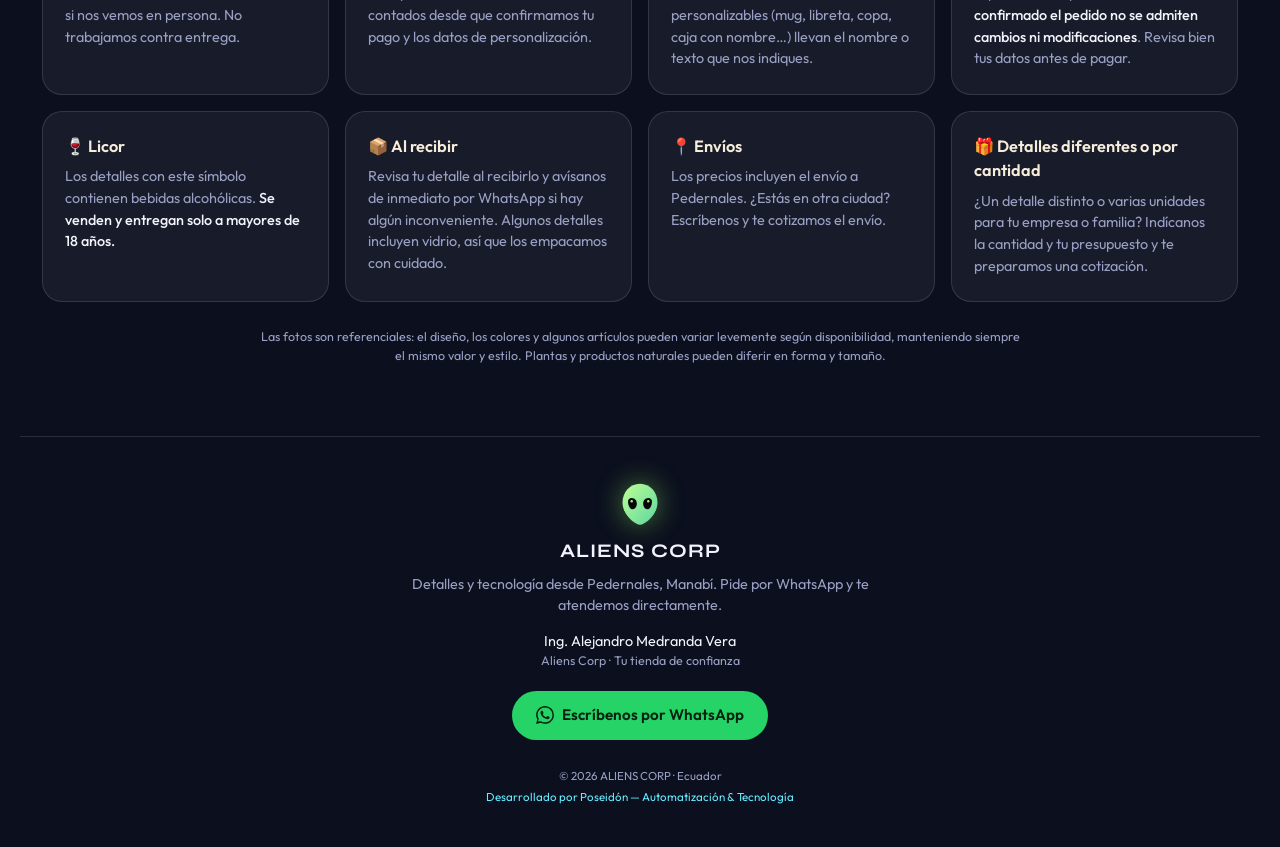
==== commit 32e0a268: "Móvil: atrás cierra solo el detalle, la X te sigue al bajar y el fondo ya no se mueve Co-Authored-By" ====
--- a/detalles/index.html
+++ b/detalles/index.html
@@ -144,6 +144,7 @@
   <div class="modal-bg" data-close></div>
   <div class="modal-box">
     <button class="modal-x" data-close aria-label="Cerrar">×</button>
+    <div class="modal-scroll">
     <div class="m-photo"><img id="m-img" src="" alt="" width="900" height="900"></div>
     <div class="m-info">
       <div class="m-code" id="m-code"></div>
@@ -177,6 +178,7 @@
       <a class="btn-share" id="m-share" target="_blank" rel="noopener">↗ Compartir este detalle con alguien</a>
       <p class="m-small">Pago 100% por adelantado · Entrega en <span data-entrega>7 a 10 días</span> · Sin cambios una vez confirmado.</p>
     </div>
+    </div>
   </div>
 </div>
 
--- a/assets/css/site.css
+++ b/assets/css/site.css
@@ -11,15 +11,15 @@
   --mono:'Space Mono',monospace;
 }
 *{box-sizing:border-box;margin:0;padding:0}
-html{scroll-behavior:smooth;scroll-padding-top:84px}
-body{font-family:var(--sans);background:var(--bg);color:var(--text);-webkit-font-smoothing:antialiased;overflow-x:hidden;position:relative;line-height:1.5}
-body::before{content:"";position:fixed;inset:0;z-index:-2;
+html{background:#0b0f1e;overflow-x:clip;scroll-behavior:smooth;scroll-padding-top:84px}
+body{font-family:var(--sans);background:var(--bg);color:var(--text);-webkit-font-smoothing:antialiased;overflow-x:clip;position:relative;line-height:1.5}
+body::before{content:"";position:fixed;top:0;left:0;width:100%;height:100vh;height:100lvh;z-index:-2;
   background:
    radial-gradient(900px 600px at 12% -5%,rgba(166,255,107,.16),transparent 60%),
    radial-gradient(820px 720px at 95% 6%,rgba(177,140,255,.22),transparent 58%),
    radial-gradient(760px 720px at 50% 118%,rgba(232,201,133,.14),transparent 62%),
    linear-gradient(180deg,#0b0f1e,#0e1330 45%,#0b0f1e)}
-body::after{content:"";position:fixed;inset:0;z-index:-1;pointer-events:none;
+body::after{content:"";position:fixed;top:0;left:0;width:100%;height:100vh;height:100lvh;z-index:-1;pointer-events:none;
   background-image:radial-gradient(rgba(255,255,255,.14) 1px,transparent 1.4px);background-size:38px 38px;
   mask-image:radial-gradient(circle at 50% 35%,black,transparent 85%);opacity:.5}
 img{max-width:100%;display:block}
--- a/assets/css/regalos.css
+++ b/assets/css/regalos.css
@@ -96,9 +96,10 @@
 .modal{position:fixed;inset:0;z-index:100;display:flex;align-items:center;justify-content:center;padding:20px}
 .modal[hidden]{display:none}
 .modal-bg{position:absolute;inset:0;background:rgba(5,7,16,.82);backdrop-filter:blur(8px)}
-.modal-box{position:relative;width:min(1020px,100%);max-height:calc(100vh - 40px);overflow:auto;border-radius:28px;background:linear-gradient(180deg,#141a3a,#0e1330);border:1px solid rgba(232,201,133,.35);display:grid;grid-template-columns:1fr 1fr;animation:pop .35s cubic-bezier(.2,.8,.2,1)}
+.modal-box{position:relative;width:min(1020px,100%);max-height:calc(100vh - 40px);overflow:hidden;border-radius:28px;background:linear-gradient(180deg,#141a3a,#0e1330);border:1px solid rgba(232,201,133,.35);display:flex;animation:pop .35s cubic-bezier(.2,.8,.2,1)}
 @keyframes pop{from{opacity:0;transform:translateY(22px) scale(.97)}to{opacity:1;transform:none}}
-.modal-x{position:absolute;top:14px;right:16px;z-index:5;width:40px;height:40px;border-radius:50%;border:1px solid var(--card-brd);background:rgba(11,15,30,.8);color:var(--text);font-size:1.5rem;line-height:1;cursor:pointer}
+.modal-scroll{flex:1;min-width:0;max-height:calc(100vh - 40px);overflow-y:auto;overscroll-behavior:contain;-webkit-overflow-scrolling:touch;display:grid;grid-template-columns:1fr 1fr}
+.modal-x{position:absolute;top:14px;right:16px;z-index:5;box-shadow:0 4px 14px rgba(0,0,0,.45);width:40px;height:40px;border-radius:50%;border:1px solid var(--card-brd);background:rgba(11,15,30,.8);color:var(--text);font-size:1.5rem;line-height:1;cursor:pointer}
 .modal-x:hover{border-color:var(--gold)}
 .m-photo{background:#1a1a2a;align-self:start;position:sticky;top:0;border-radius:28px 0 0 28px;overflow:hidden}
 .m-photo img{width:100%;height:auto;object-fit:cover;aspect-ratio:1}
@@ -127,7 +128,8 @@
 .m-small{margin-top:12px;font-size:.74rem;color:var(--muted);text-align:center}
 @media(max-width:820px){
   .modal{padding:0;align-items:flex-end}
-  .modal-box{grid-template-columns:1fr;max-height:94vh;border-radius:26px 26px 0 0}
+  .modal-box{max-height:94vh;max-height:94dvh;border-radius:26px 26px 0 0}
+  .modal-scroll{grid-template-columns:1fr;max-height:94vh;max-height:94dvh}
   .m-photo{position:static;border-radius:26px 26px 0 0}
   .m-photo img{height:auto;aspect-ratio:4/3}
   .m-info{padding:22px 20px 26px}
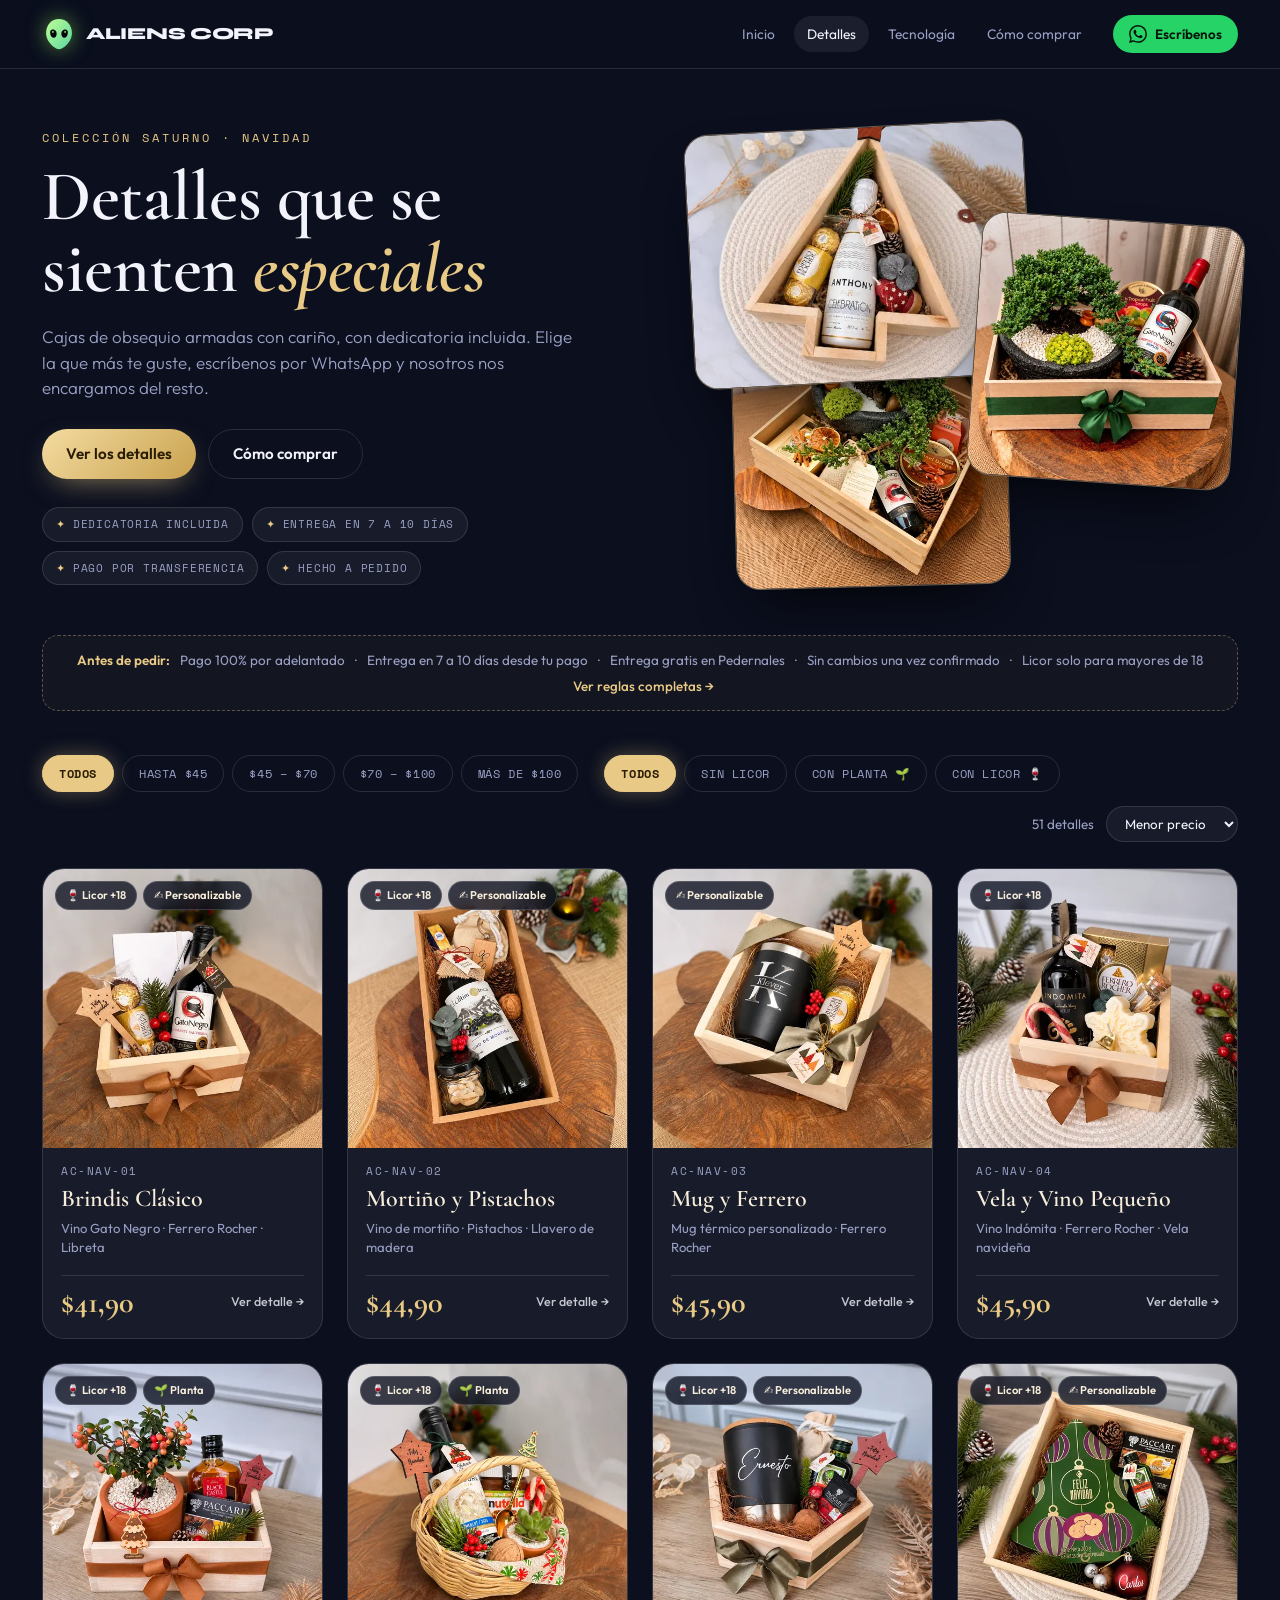
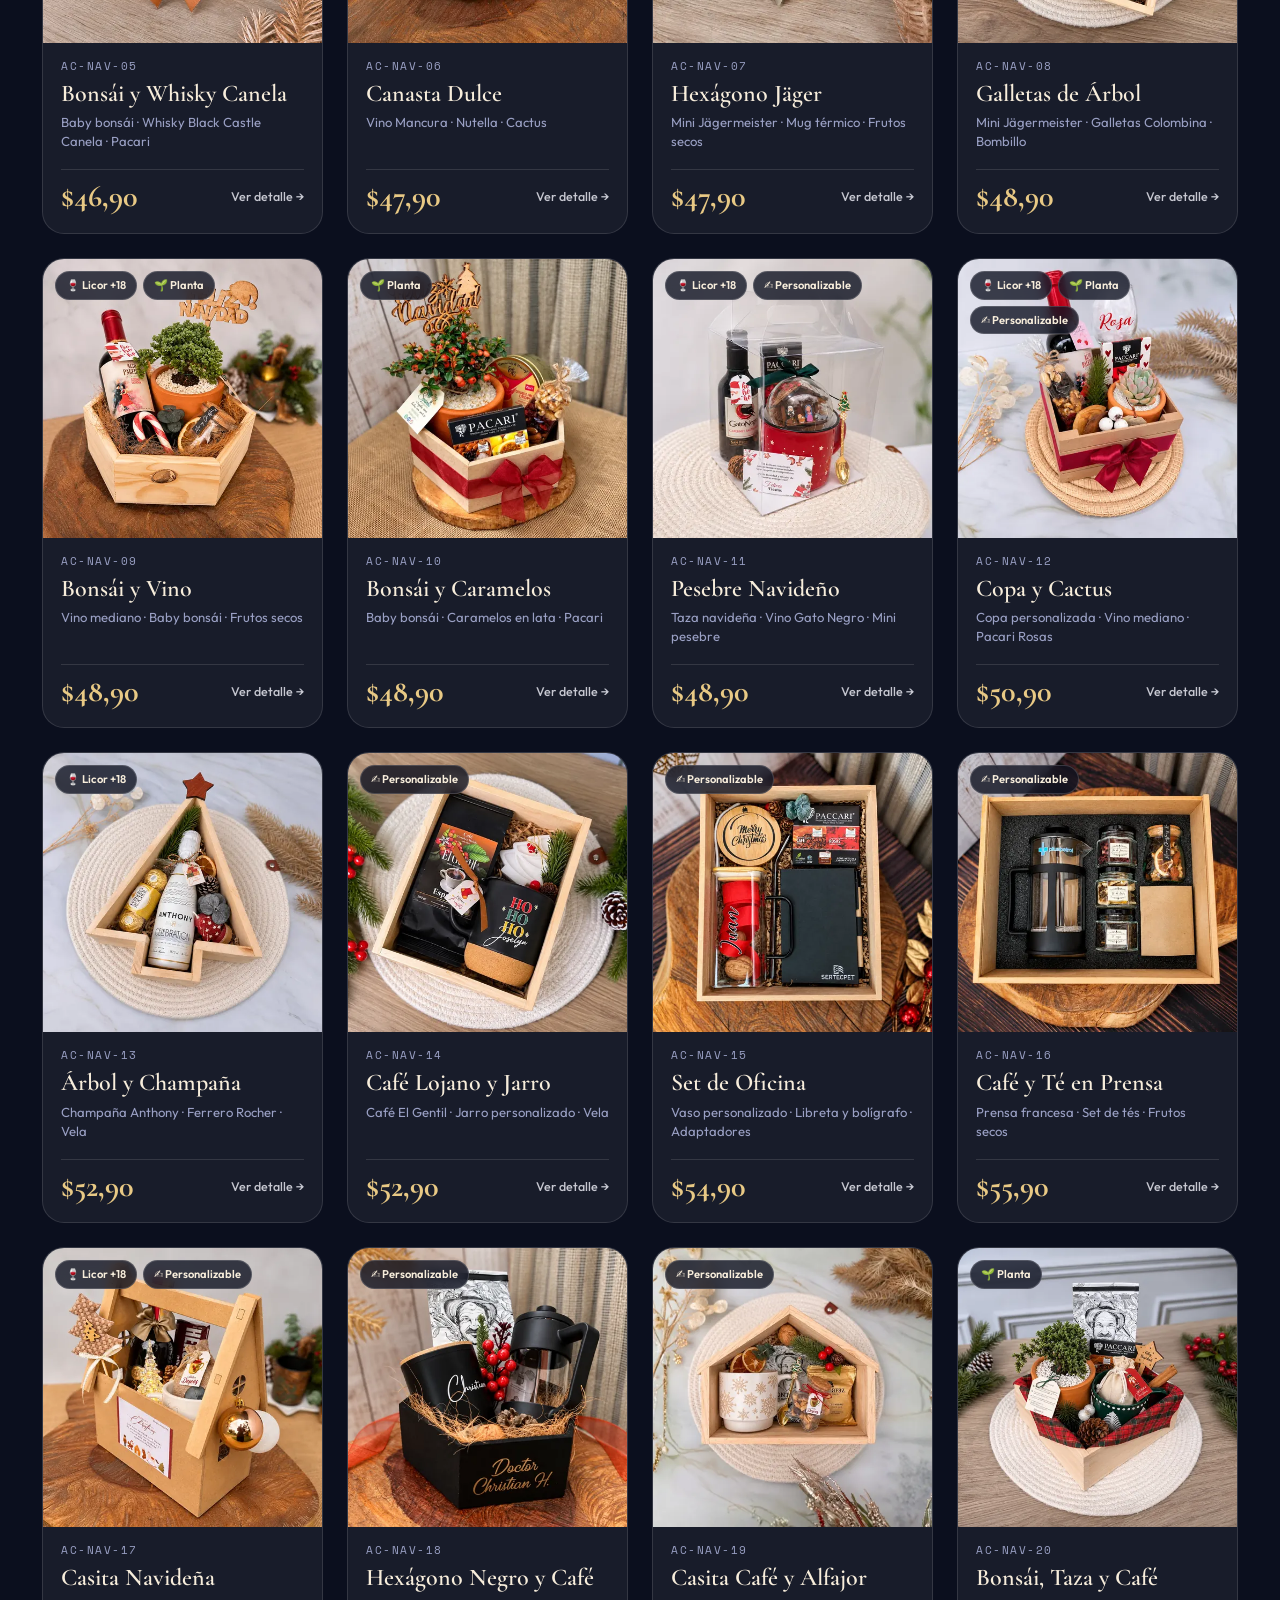
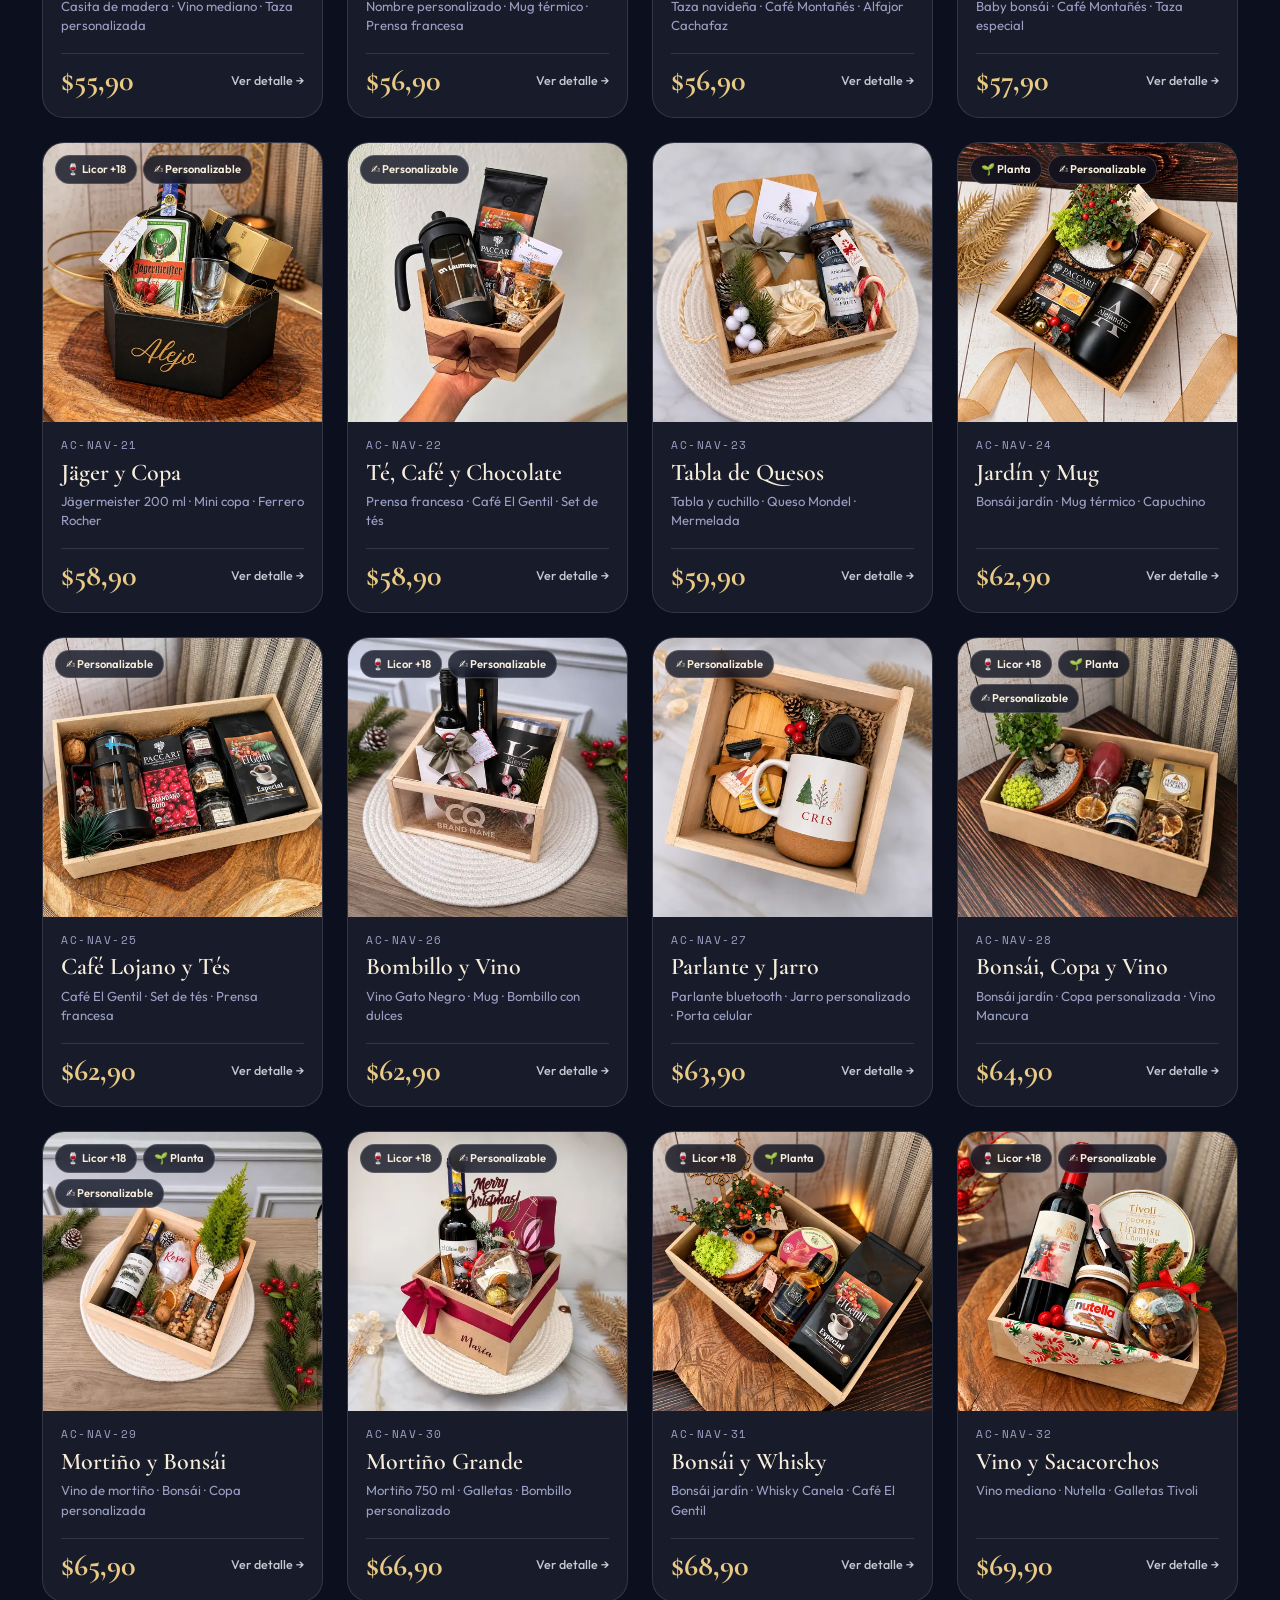
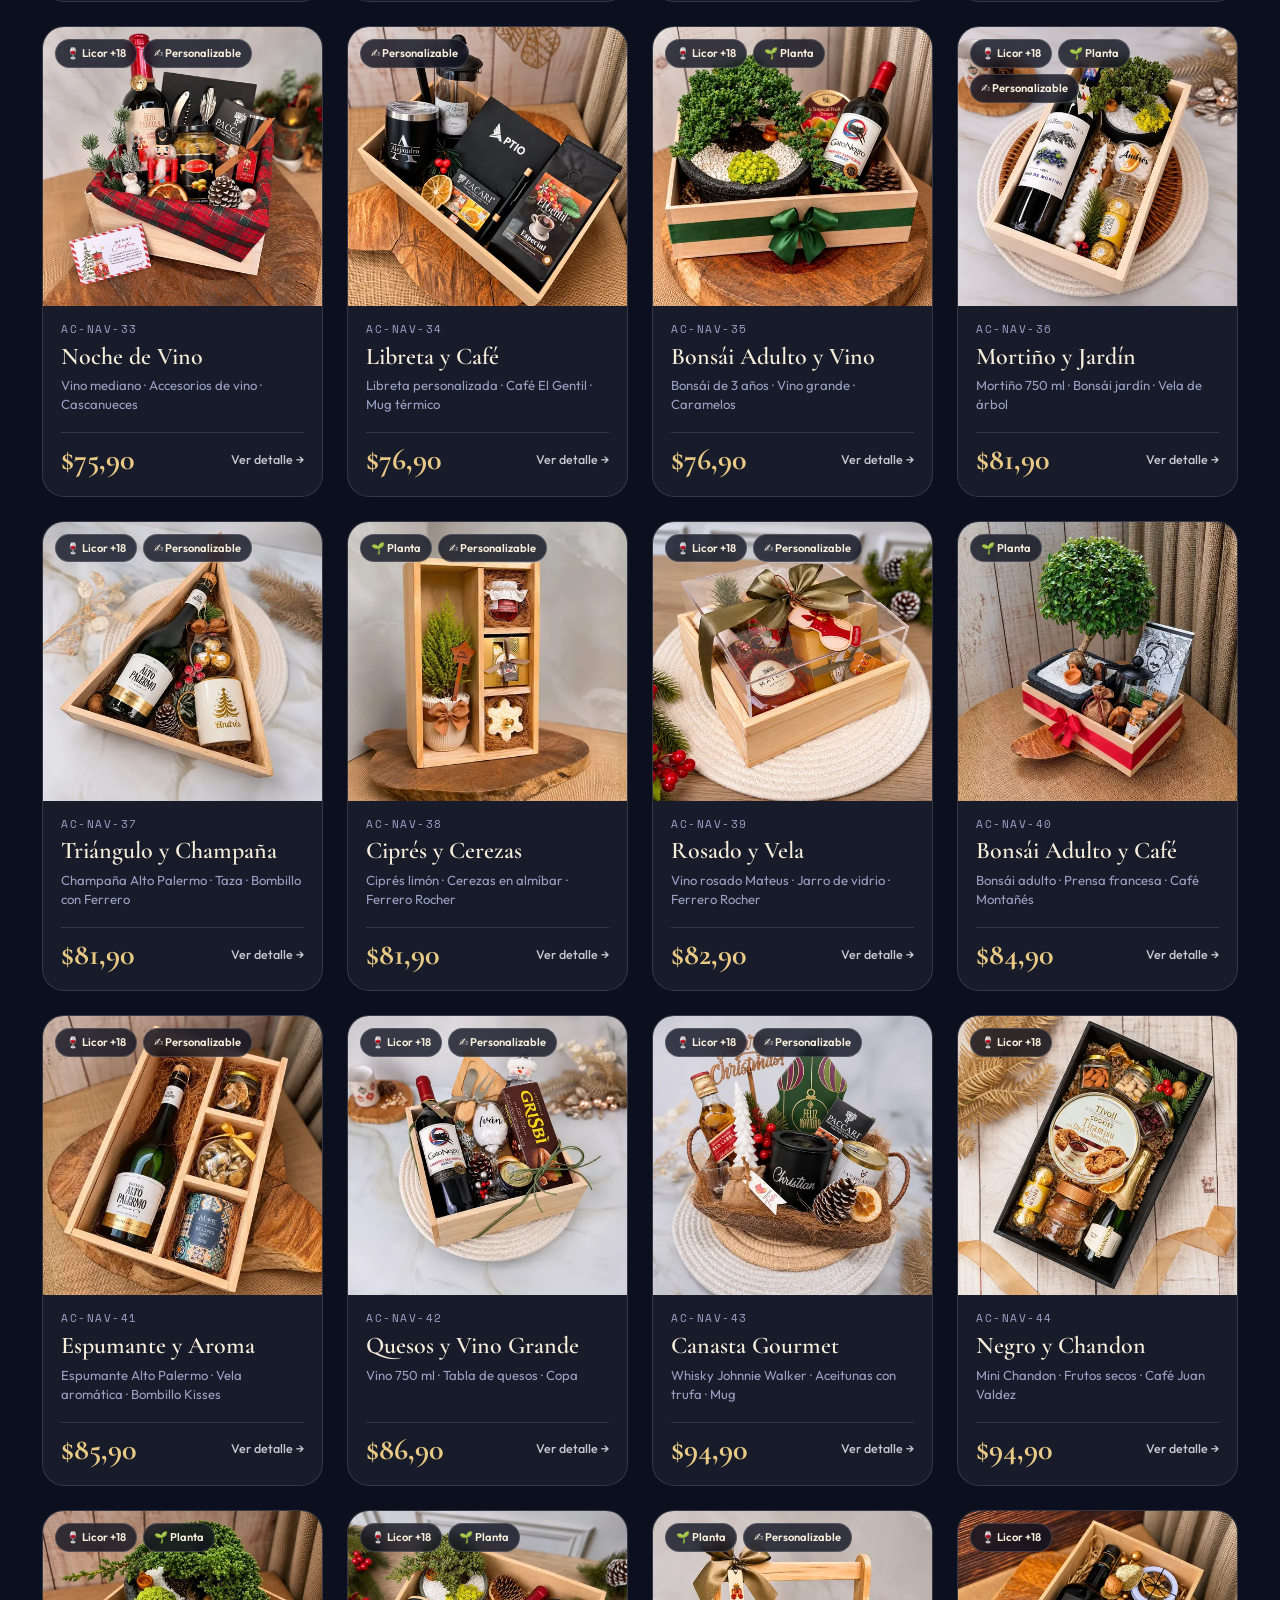
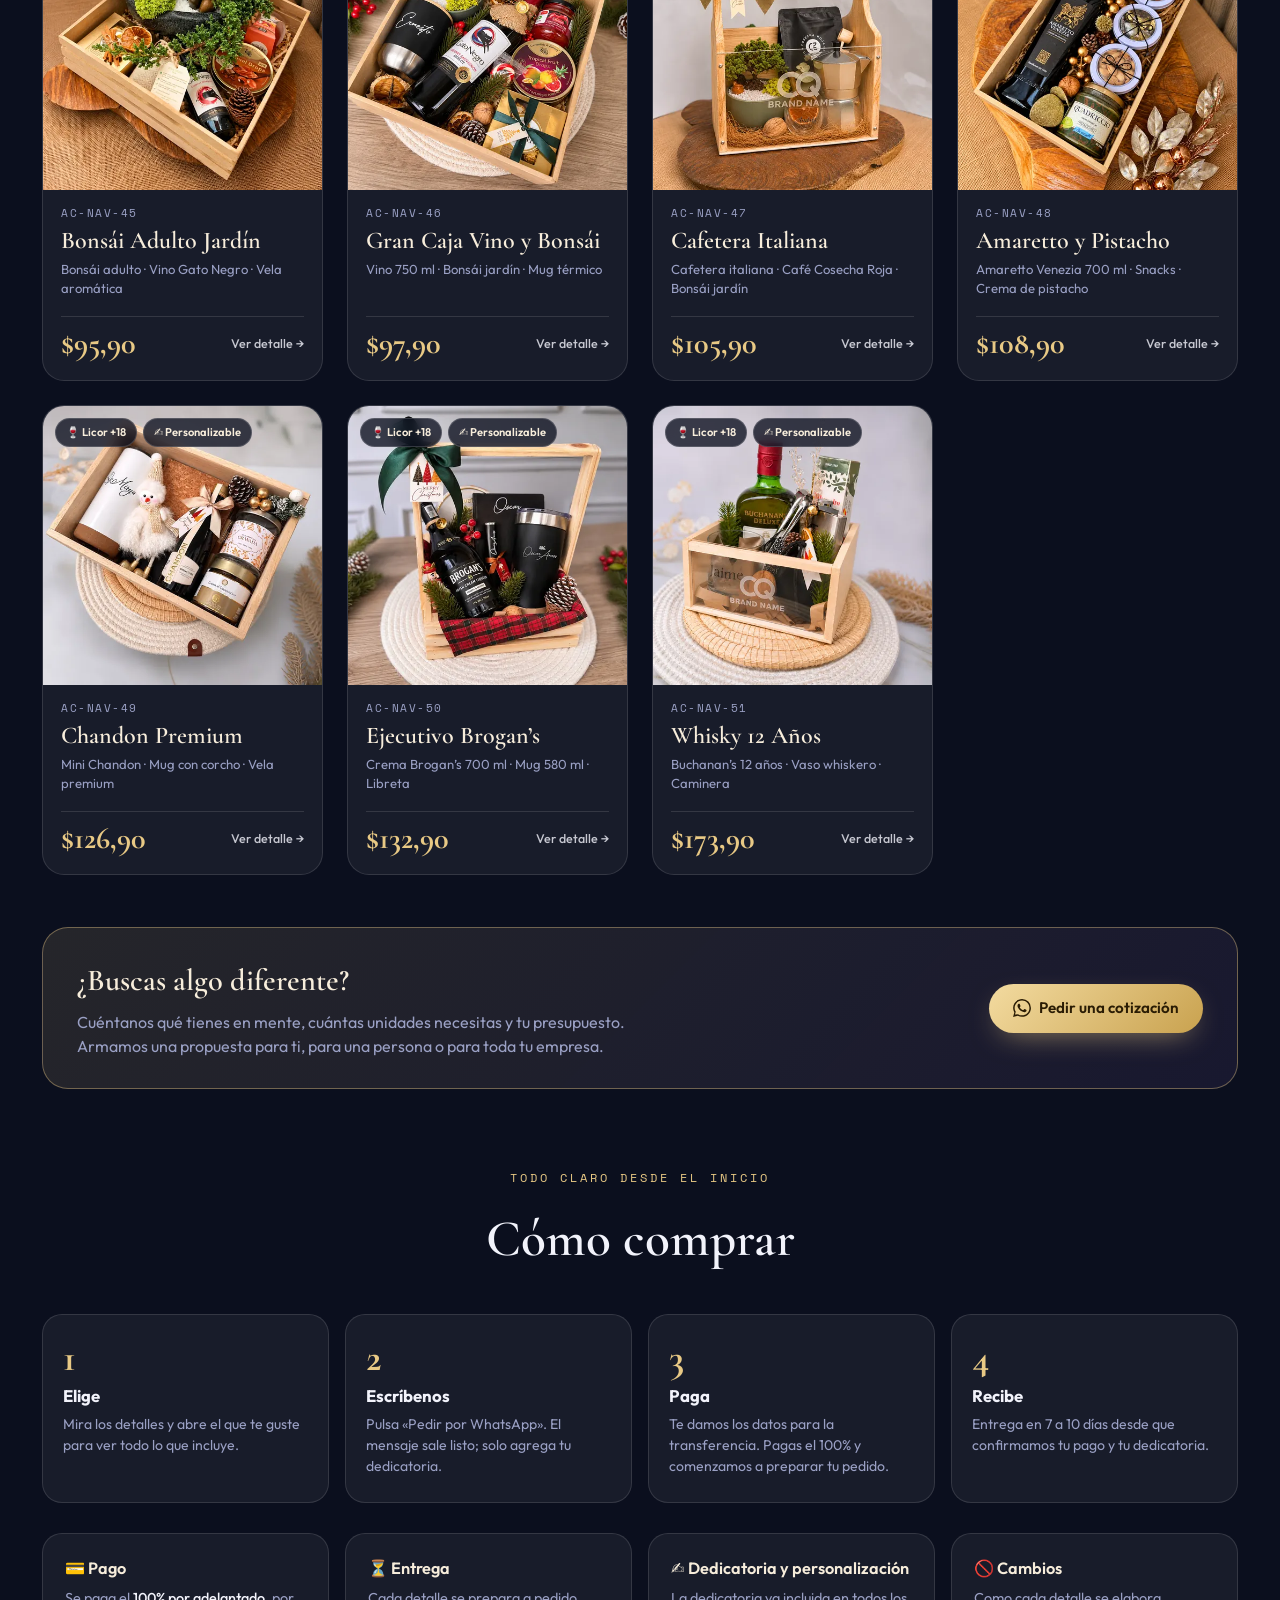
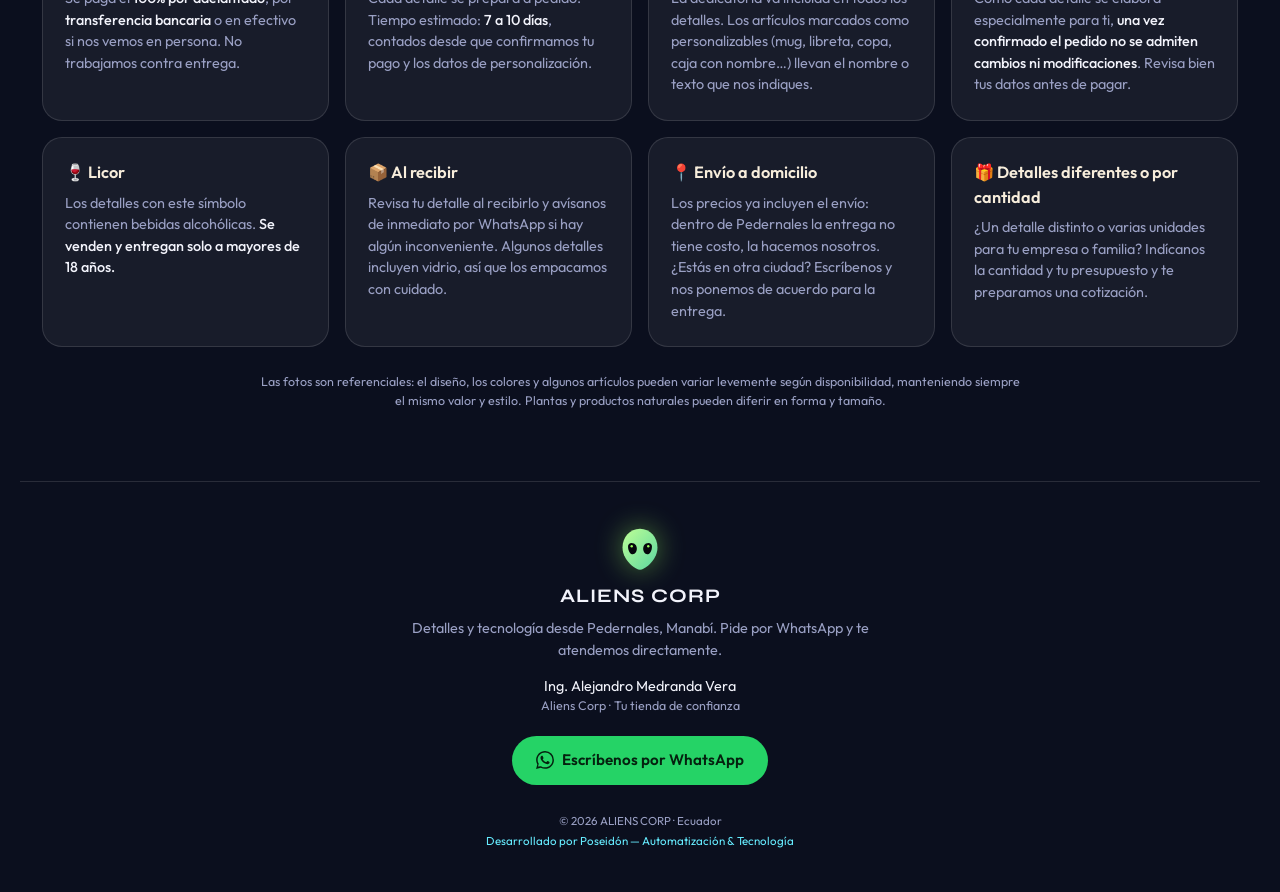
==== commit 6a1b8b89: "Precios con envío real (8 a 10 USD) y mayor ganancia; entrega gratis dentro de Pedernales Co-Authore" ====
--- a/detalles/index.html
+++ b/detalles/index.html
@@ -73,6 +73,7 @@
     <b>Antes de pedir:</b>
     <span>Pago 100% por adelantado</span><span>·</span>
     <span>Entrega en <span data-entrega>7 a 10 días</span> desde tu pago</span><span>·</span>
+    <span>Entrega gratis en Pedernales</span><span>·</span>
     <span>Sin cambios una vez confirmado</span><span>·</span>
     <span>Licor solo para mayores de 18</span>
     <a href="#reglas">Ver reglas completas →</a>
@@ -122,7 +123,7 @@
     <article><h3>🚫 Cambios</h3><p>Como cada detalle se elabora especialmente para ti, <b>una vez confirmado el pedido no se admiten cambios ni modificaciones</b>. Revisa bien tus datos antes de pagar.</p></article>
     <article><h3>🍷 Licor</h3><p>Los detalles con este símbolo contienen bebidas alcohólicas. <b>Se venden y entregan solo a mayores de 18 años.</b></p></article>
     <article><h3>📦 Al recibir</h3><p>Revisa tu detalle al recibirlo y avísanos de inmediato por WhatsApp si hay algún inconveniente. Algunos detalles incluyen vidrio, así que los empacamos con cuidado.</p></article>
-    <article><h3>📍 Envíos</h3><p>Los precios incluyen el envío a Pedernales. ¿Estás en otra ciudad? Escríbenos y te cotizamos el envío.</p></article>
+    <article><h3>📍 Envío a domicilio</h3><p>Los precios ya incluyen el envío: dentro de Pedernales la entrega no tiene costo, la hacemos nosotros. ¿Estás en otra ciudad? Escríbenos y nos ponemos de acuerdo para la entrega.</p></article>
     <article><h3>🎁 Detalles diferentes o por cantidad</h3><p>¿Un detalle distinto o varias unidades para tu empresa o familia? Indícanos la cantidad y tu presupuesto y te preparamos una cotización.</p></article>
   </div>
 
@@ -140,12 +141,13 @@
 </footer>
 
 <!-- MODAL DE DETALLE -->
+<div class="lb" id="lb" hidden role="dialog" aria-label="Foto ampliada"><button class="lb-x" id="lb-x" aria-label="Cerrar foto">×</button><img id="lb-img" src="" alt=""><div class="lb-hint">Toca la foto para acercar · usa × para volver</div></div>
 <div class="modal" id="modal" role="dialog" aria-modal="true" aria-labelledby="m-nombre" hidden>
   <div class="modal-bg" data-close></div>
   <div class="modal-box">
     <button class="modal-x" data-close aria-label="Cerrar">×</button>
     <div class="modal-scroll">
-    <div class="m-photo"><img id="m-img" src="" alt="" width="900" height="900"></div>
+    <div class="m-photo" id="m-photo" role="button" tabindex="0" aria-label="Ampliar foto"><img id="m-img" src="" alt="" width="900" height="900"><span class="m-zoom">🔍 Toca para ampliar</span></div>
     <div class="m-info">
       <div class="m-code" id="m-code"></div>
       <h2 id="m-nombre"></h2>
@@ -176,7 +178,7 @@
       </div>
       <a class="btn btn-wa" id="m-wa" target="_blank" rel="noopener" data-wa-icon>Pedir por WhatsApp</a>
       <a class="btn-share" id="m-share" target="_blank" rel="noopener">↗ Compartir este detalle con alguien</a>
-      <p class="m-small">Pago 100% por adelantado · Entrega en <span data-entrega>7 a 10 días</span> · Sin cambios una vez confirmado.</p>
+      <p class="m-small">Entrega sin costo en Pedernales · Pago 100% por adelantado · <span data-entrega>7 a 10 días</span> · Sin cambios una vez confirmado.</p>
     </div>
     </div>
   </div>
--- a/assets/css/regalos.css
+++ b/assets/css/regalos.css
@@ -129,9 +129,9 @@
 @media(max-width:820px){
   .modal{padding:0;align-items:flex-end}
   .modal-box{max-height:94vh;max-height:94dvh;border-radius:26px 26px 0 0}
-  .modal-scroll{grid-template-columns:1fr;max-height:94vh;max-height:94dvh}
-  .m-photo{position:static;border-radius:26px 26px 0 0}
-  .m-photo img{height:auto;aspect-ratio:4/3}
+  .modal-scroll{display:block;max-height:94vh;max-height:94dvh}
+  .m-photo{position:relative;border-radius:26px 26px 0 0}
+  .m-photo img{width:100%;height:auto;aspect-ratio:1/1}
   .m-info{padding:22px 20px 26px}
   .m-info h2{font-size:1.9rem}
   .m-price{font-size:2.3rem}
@@ -139,3 +139,14 @@
 
 .btn-share{display:block;margin-top:12px;text-align:center;font-size:.84rem;font-weight:500;color:var(--gold);text-decoration:none;padding:11px 14px;border:1px solid rgba(232,201,133,.4);border-radius:99px;transition:.2s}
 .btn-share:hover{background:rgba(232,201,133,.1);border-color:var(--gold)}
+
+.m-photo{cursor:zoom-in}
+.m-photo img{height:auto}
+.m-zoom{position:absolute;left:12px;bottom:12px;display:flex;align-items:center;gap:6px;font-size:.76rem;font-weight:500;color:var(--cream);background:rgba(11,15,30,.72);border:1px solid rgba(232,201,133,.4);backdrop-filter:blur(6px);padding:7px 12px;border-radius:99px;pointer-events:none}
+.lb{position:fixed;inset:0;z-index:200;background:#03050c;display:flex;align-items:center;justify-content:center;overflow:auto;overscroll-behavior:contain;-webkit-overflow-scrolling:touch}
+.lb[hidden]{display:none}
+.lb img{width:min(100vw,100vh);max-width:100%;max-height:100vh;object-fit:contain;cursor:zoom-in;margin:auto;user-select:none;-webkit-user-drag:none}
+.lb.zoom{display:block}
+.lb.zoom img{width:230vmax;max-width:none;max-height:none;cursor:zoom-out}
+.lb-x{position:fixed;top:14px;right:14px;z-index:5;width:44px;height:44px;border-radius:50%;border:1px solid rgba(255,255,255,.25);background:rgba(11,15,30,.85);color:#fff;font-size:1.6rem;line-height:1;cursor:pointer}
+.lb-hint{position:fixed;left:0;right:0;bottom:18px;text-align:center;font-size:.78rem;color:var(--muted);pointer-events:none}
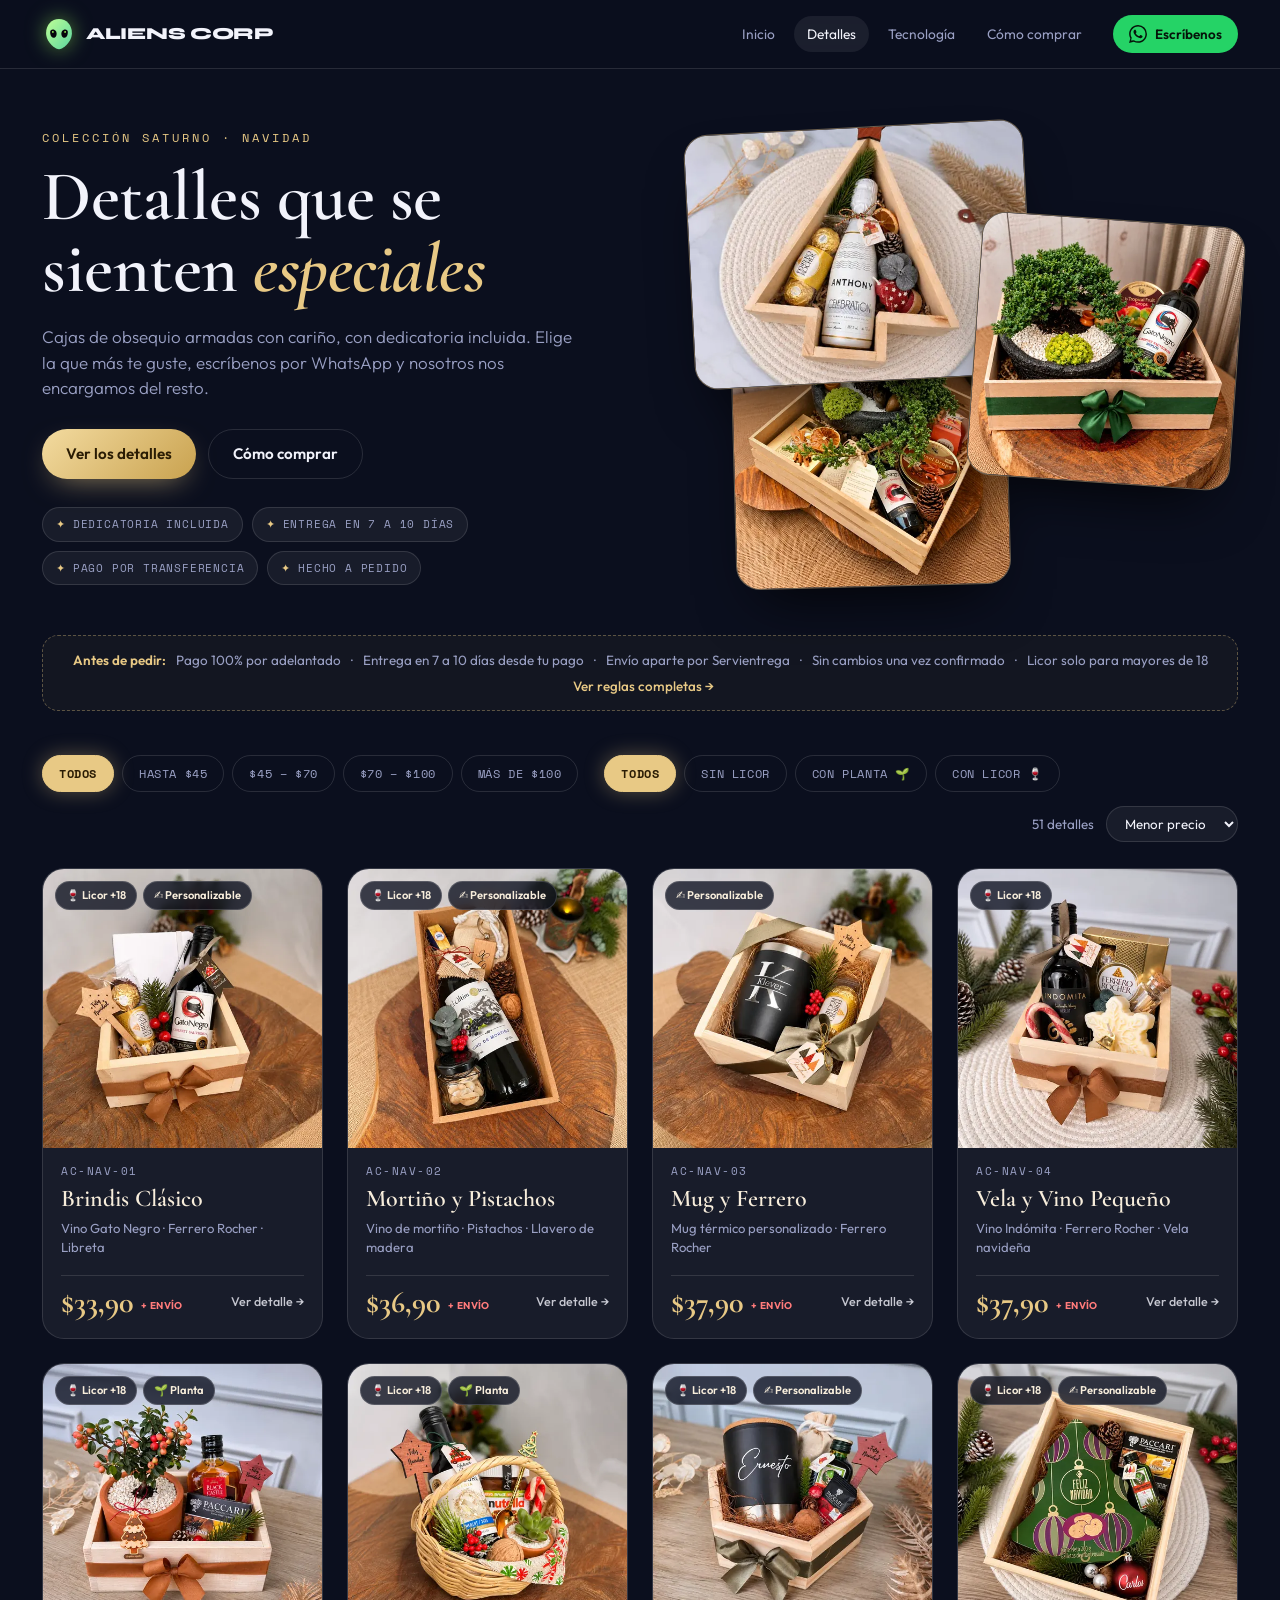
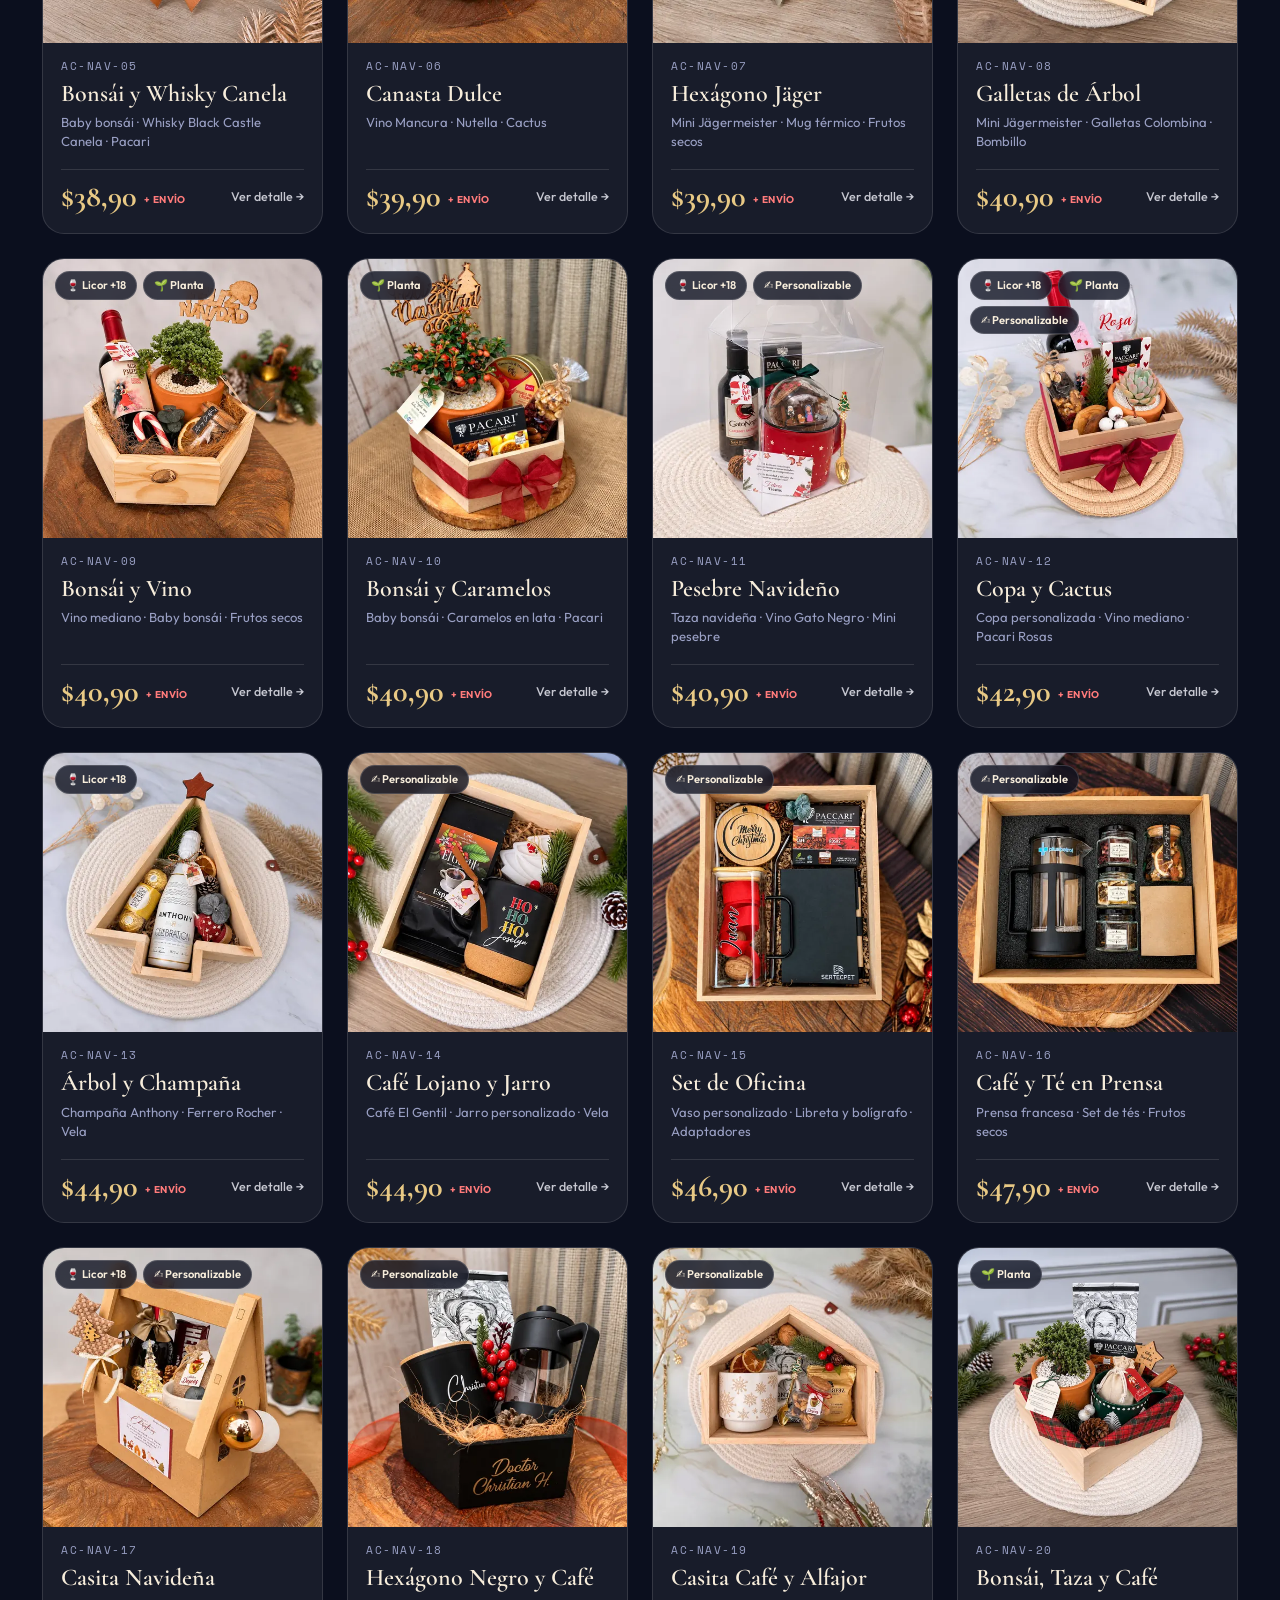
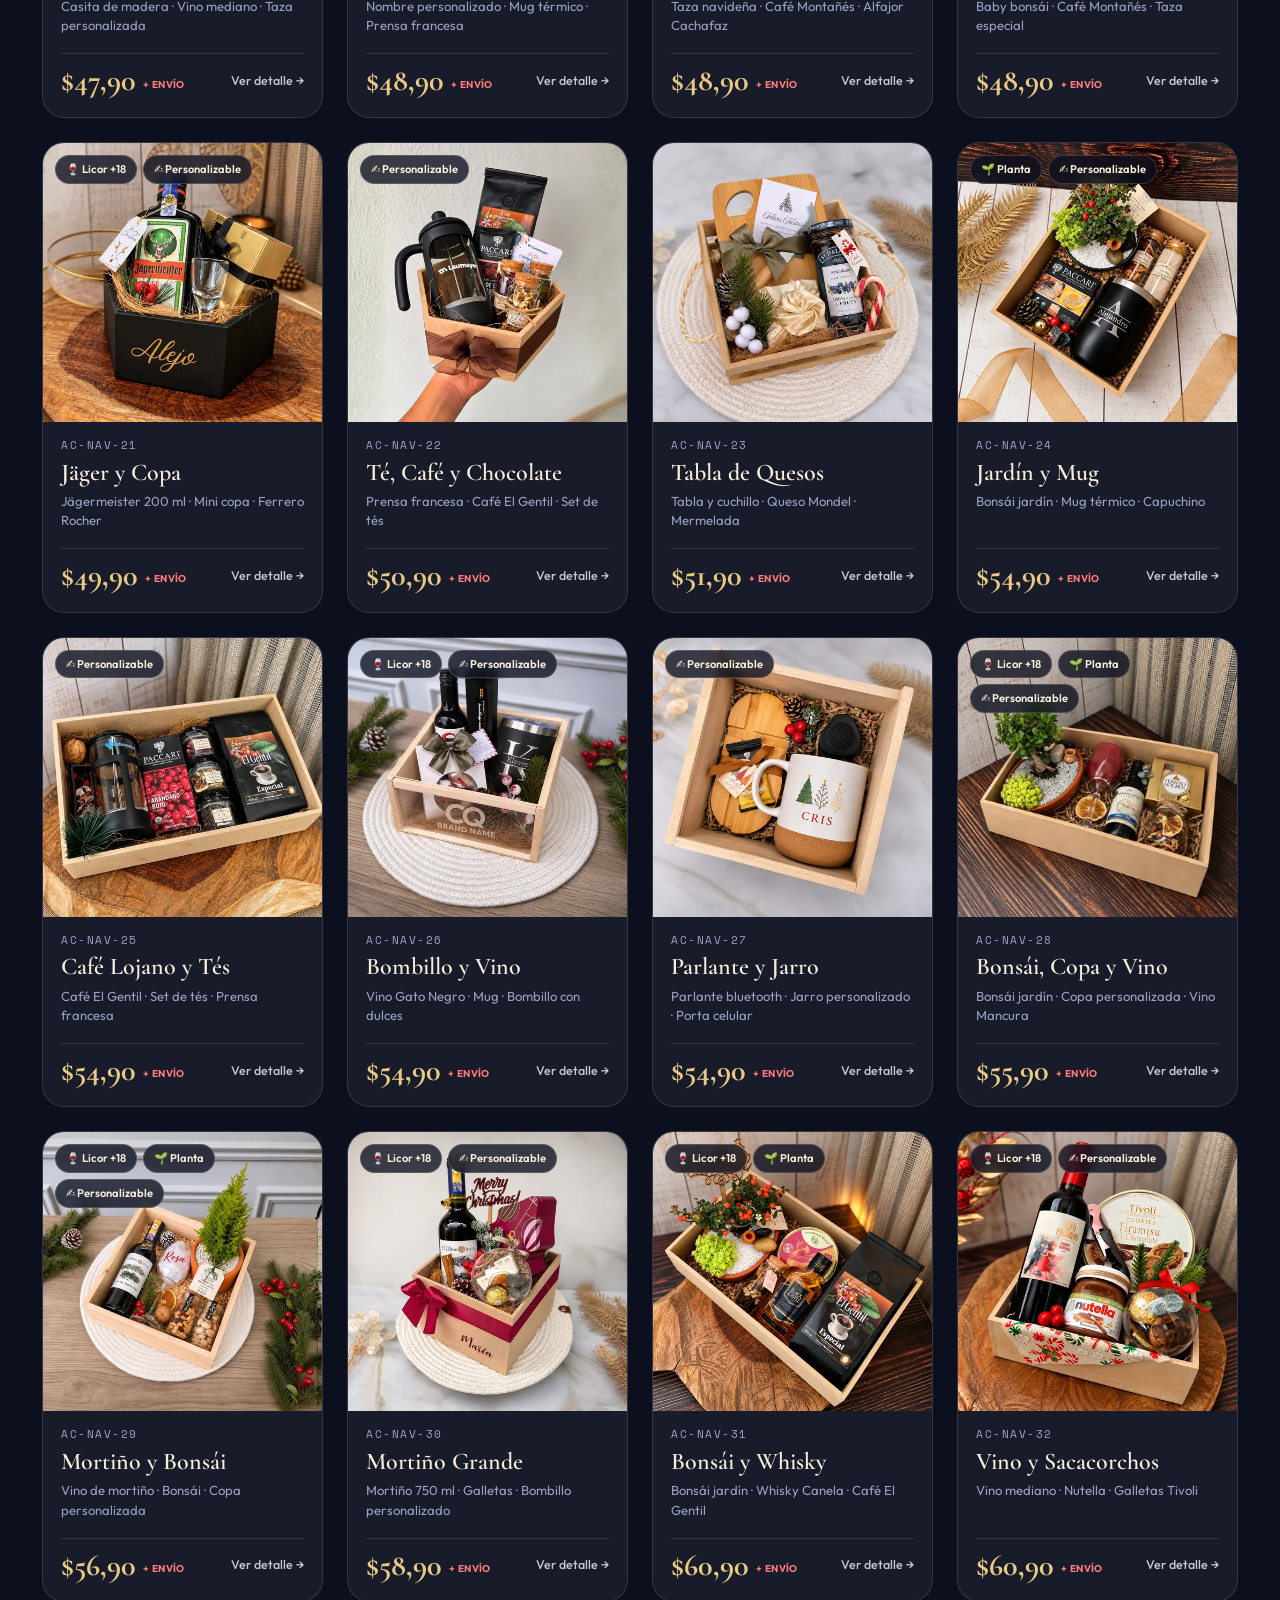
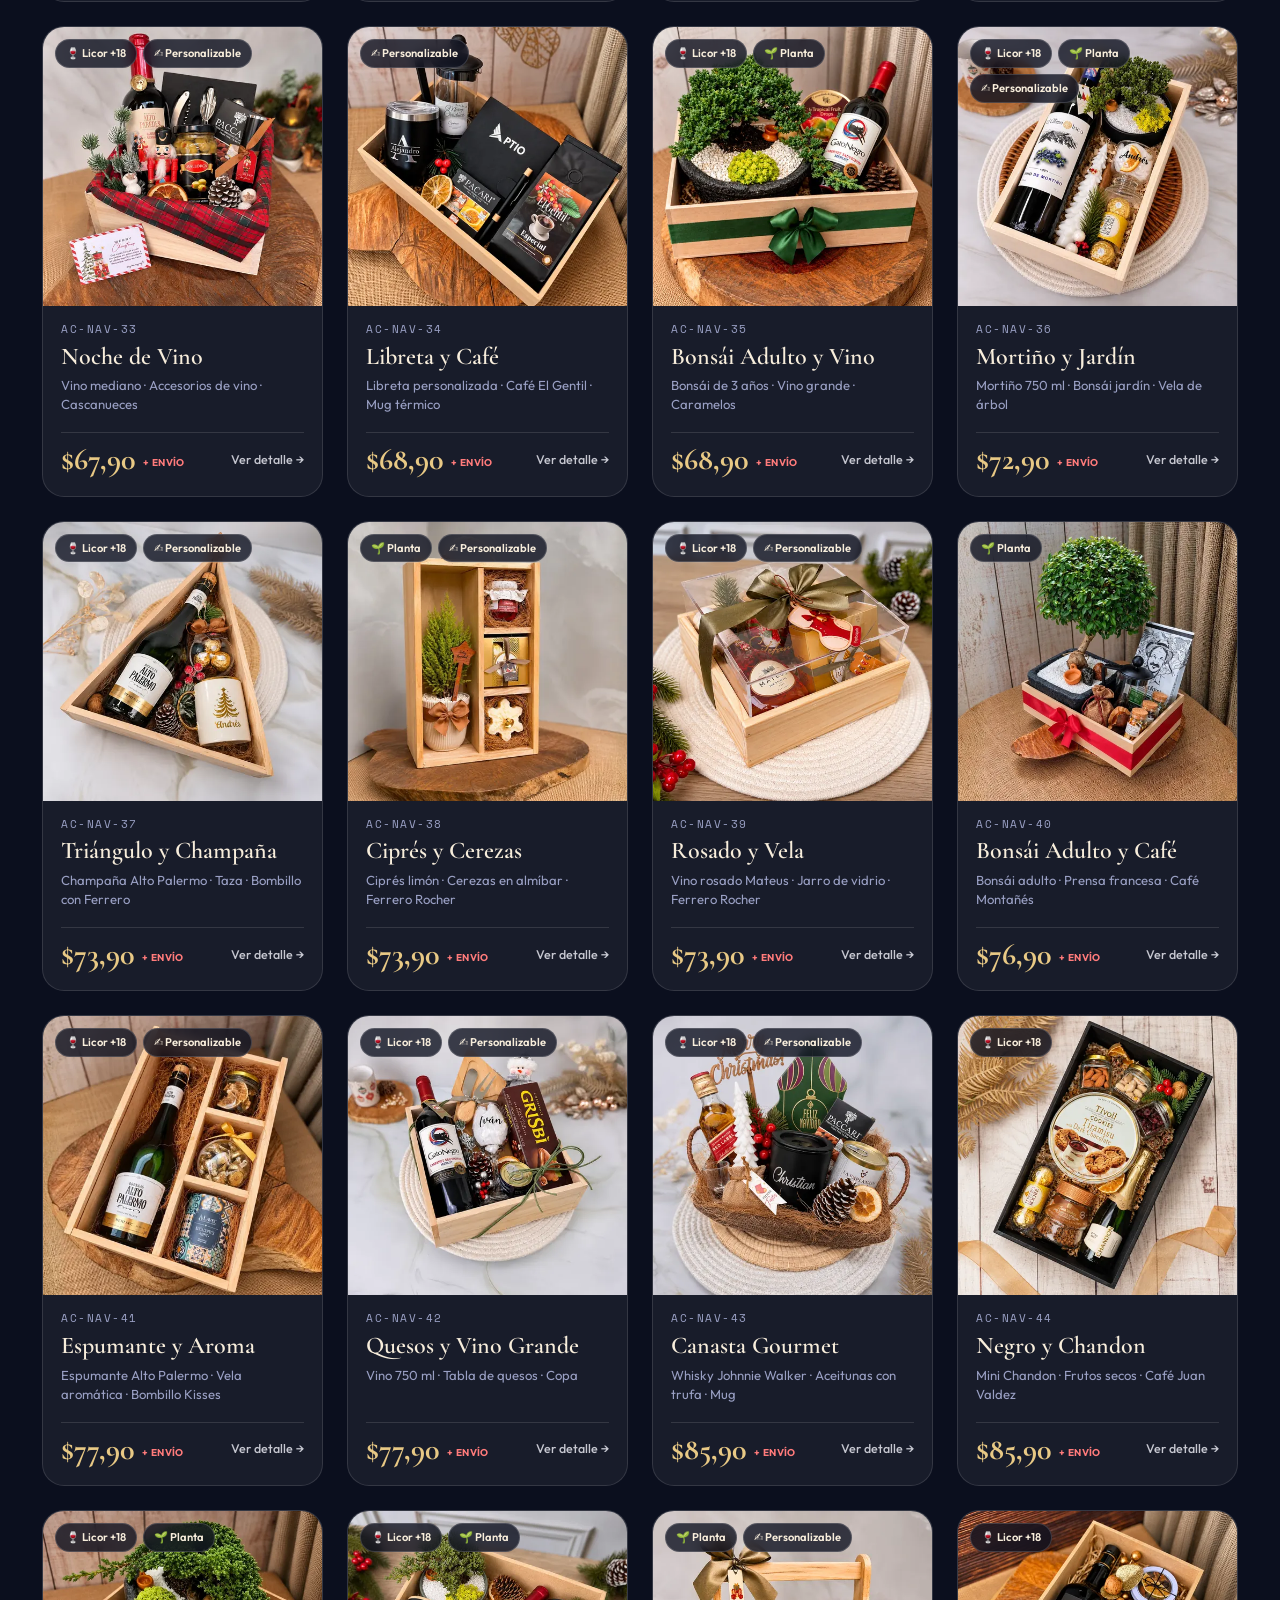
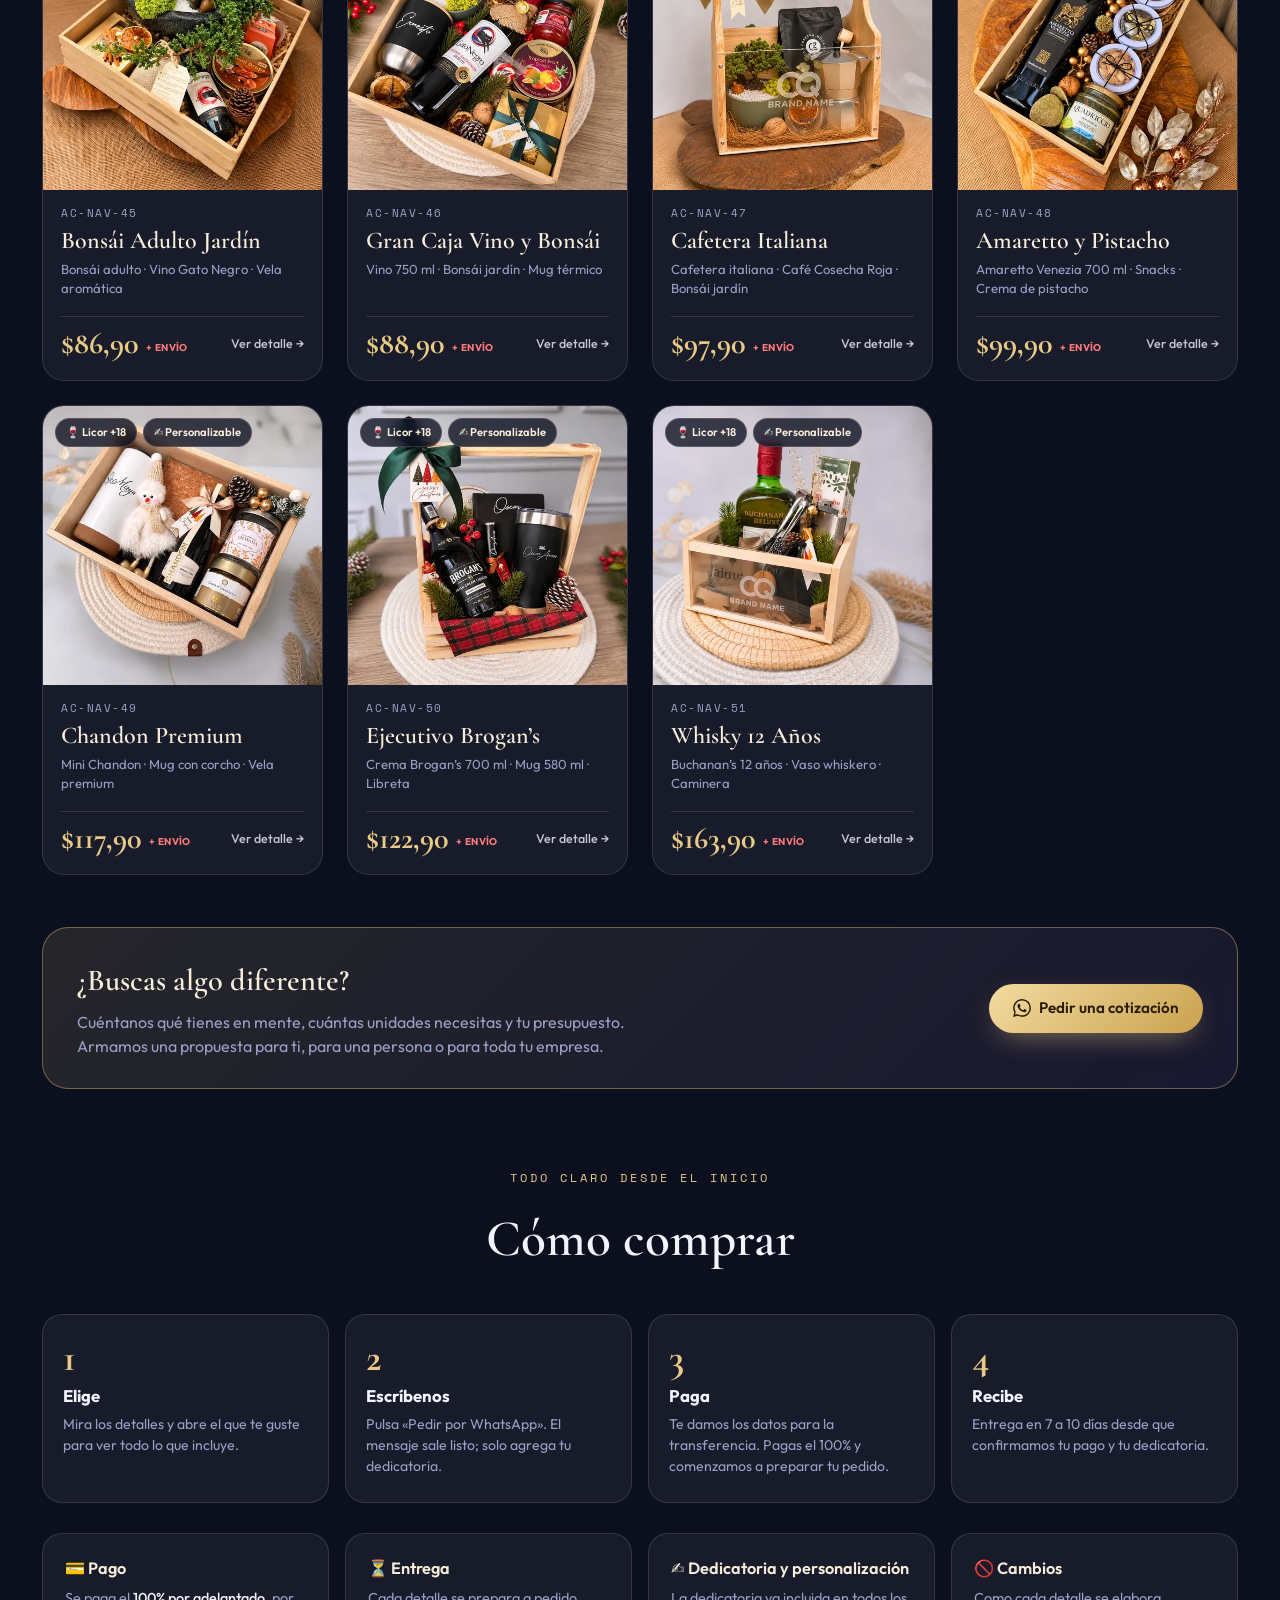
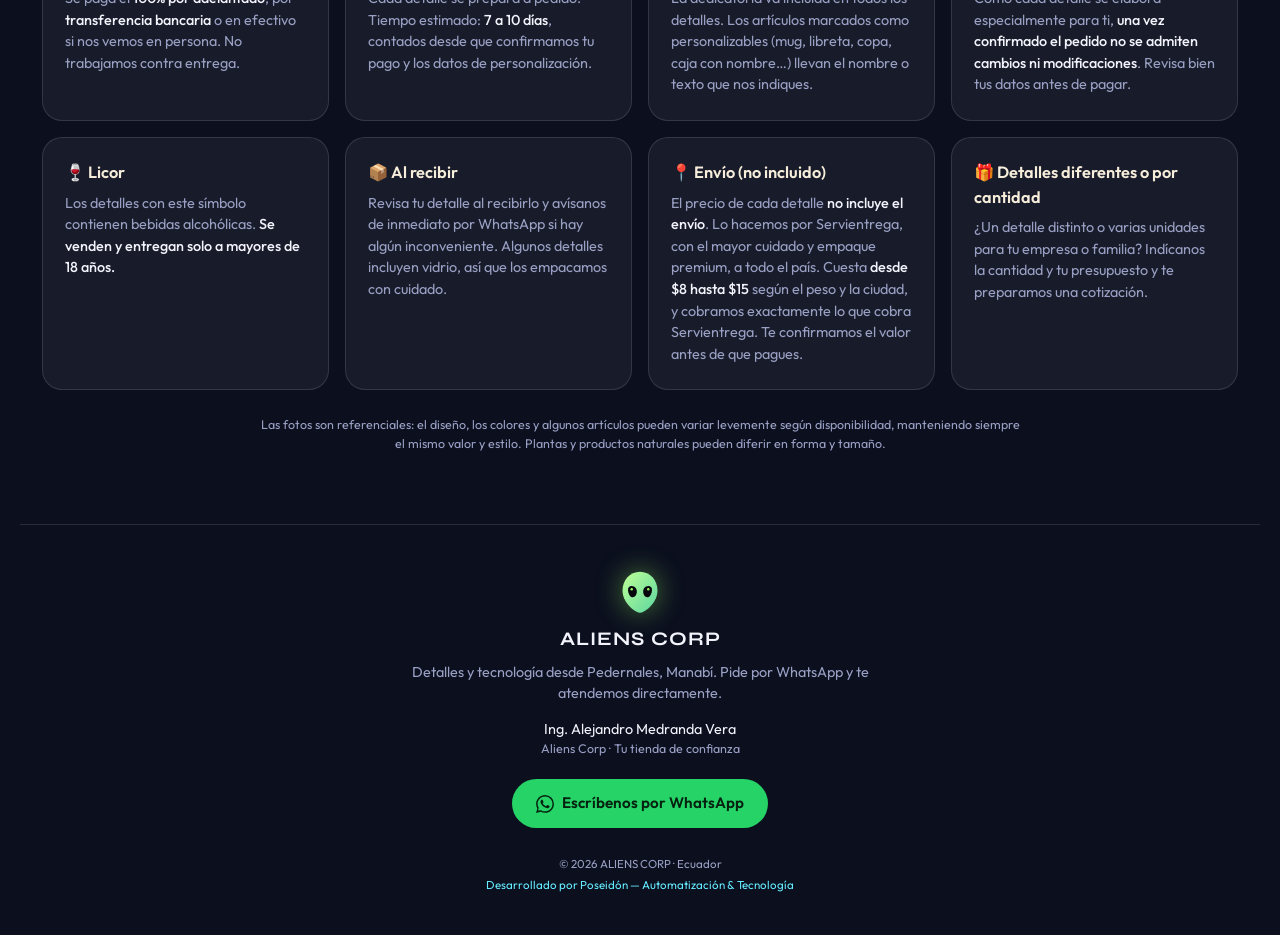
==== commit 65ce1713: "Precios sin envío (envío aparte por Servientrega, aviso en rojo) y mensaje de WhatsApp con envío acl" ====
--- a/detalles/index.html
+++ b/detalles/index.html
@@ -73,7 +73,7 @@
     <b>Antes de pedir:</b>
     <span>Pago 100% por adelantado</span><span>·</span>
     <span>Entrega en <span data-entrega>7 a 10 días</span> desde tu pago</span><span>·</span>
-    <span>Entrega gratis en Pedernales</span><span>·</span>
+    <span>Envío aparte por Servientrega</span><span>·</span>
     <span>Sin cambios una vez confirmado</span><span>·</span>
     <span>Licor solo para mayores de 18</span>
     <a href="#reglas">Ver reglas completas →</a>
@@ -123,7 +123,7 @@
     <article><h3>🚫 Cambios</h3><p>Como cada detalle se elabora especialmente para ti, <b>una vez confirmado el pedido no se admiten cambios ni modificaciones</b>. Revisa bien tus datos antes de pagar.</p></article>
     <article><h3>🍷 Licor</h3><p>Los detalles con este símbolo contienen bebidas alcohólicas. <b>Se venden y entregan solo a mayores de 18 años.</b></p></article>
     <article><h3>📦 Al recibir</h3><p>Revisa tu detalle al recibirlo y avísanos de inmediato por WhatsApp si hay algún inconveniente. Algunos detalles incluyen vidrio, así que los empacamos con cuidado.</p></article>
-    <article><h3>📍 Envío a domicilio</h3><p>Los precios ya incluyen el envío: dentro de Pedernales la entrega no tiene costo, la hacemos nosotros. ¿Estás en otra ciudad? Escríbenos y nos ponemos de acuerdo para la entrega.</p></article>
+    <article><h3>📍 Envío (no incluido)</h3><p>El precio de cada detalle <b>no incluye el envío</b>. Lo hacemos por Servientrega, con el mayor cuidado y empaque premium, a todo el país. Cuesta <b>desde $8 hasta $15</b> según el peso y la ciudad, y cobramos exactamente lo que cobra Servientrega. Te confirmamos el valor antes de que pagues.</p></article>
     <article><h3>🎁 Detalles diferentes o por cantidad</h3><p>¿Un detalle distinto o varias unidades para tu empresa o familia? Indícanos la cantidad y tu presupuesto y te preparamos una cotización.</p></article>
   </div>
 
@@ -153,6 +153,7 @@
       <h2 id="m-nombre"></h2>
       <div class="m-badges" id="m-badges"></div>
       <div class="m-price" id="m-price"></div>
+      <div class="m-envio" role="note"><b>⚠ Este precio NO incluye el envío</b><p>El envío se realiza por Servientrega, con el mayor cuidado y un empaque premium, a todo el país. Cuesta <b>desde $8 hasta $15</b> según el peso del pedido y la ciudad. Te confirmamos el valor exacto antes de que pagues.</p></div>
       <h4>La caja</h4><p id="m-caja"></p>
       <h4>Incluye</h4><ul id="m-incluye"></ul>
       <h4>Presentación</h4><p id="m-pres"></p>
@@ -178,7 +179,7 @@
       </div>
       <a class="btn btn-wa" id="m-wa" target="_blank" rel="noopener" data-wa-icon>Pedir por WhatsApp</a>
       <a class="btn-share" id="m-share" target="_blank" rel="noopener">↗ Compartir este detalle con alguien</a>
-      <p class="m-small">Entrega sin costo en Pedernales · Pago 100% por adelantado · <span data-entrega>7 a 10 días</span> · Sin cambios una vez confirmado.</p>
+      <p class="m-small">Envío aparte · Pago 100% por adelantado · <span data-entrega>7 a 10 días</span> · Sin cambios una vez confirmado.</p>
     </div>
     </div>
   </div>
--- a/assets/css/regalos.css
+++ b/assets/css/regalos.css
@@ -150,3 +150,9 @@
 .lb.zoom img{width:230vmax;max-width:none;max-height:none;cursor:zoom-out}
 .lb-x{position:fixed;top:14px;right:14px;z-index:5;width:44px;height:44px;border-radius:50%;border:1px solid rgba(255,255,255,.25);background:rgba(11,15,30,.85);color:#fff;font-size:1.6rem;line-height:1;cursor:pointer}
 .lb-hint{position:fixed;left:0;right:0;bottom:18px;text-align:center;font-size:.78rem;color:var(--muted);pointer-events:none}
+
+.plus-env{display:inline-block;margin-left:7px;font-family:var(--sans);font-size:.62rem;font-weight:700;letter-spacing:.4px;text-transform:uppercase;color:#ff7b7b;vertical-align:middle}
+.m-envio{margin:-4px 0 14px;padding:11px 14px;border-radius:14px;background:rgba(255,92,92,.1);border:1px solid rgba(255,110,110,.55)}
+.m-envio>b{display:block;color:#ff8a8a;font-size:.9rem;letter-spacing:.2px}
+.m-envio p{margin-top:5px;font-size:.84rem;line-height:1.45;color:#ffd9d9}
+.m-envio p b{color:#fff}
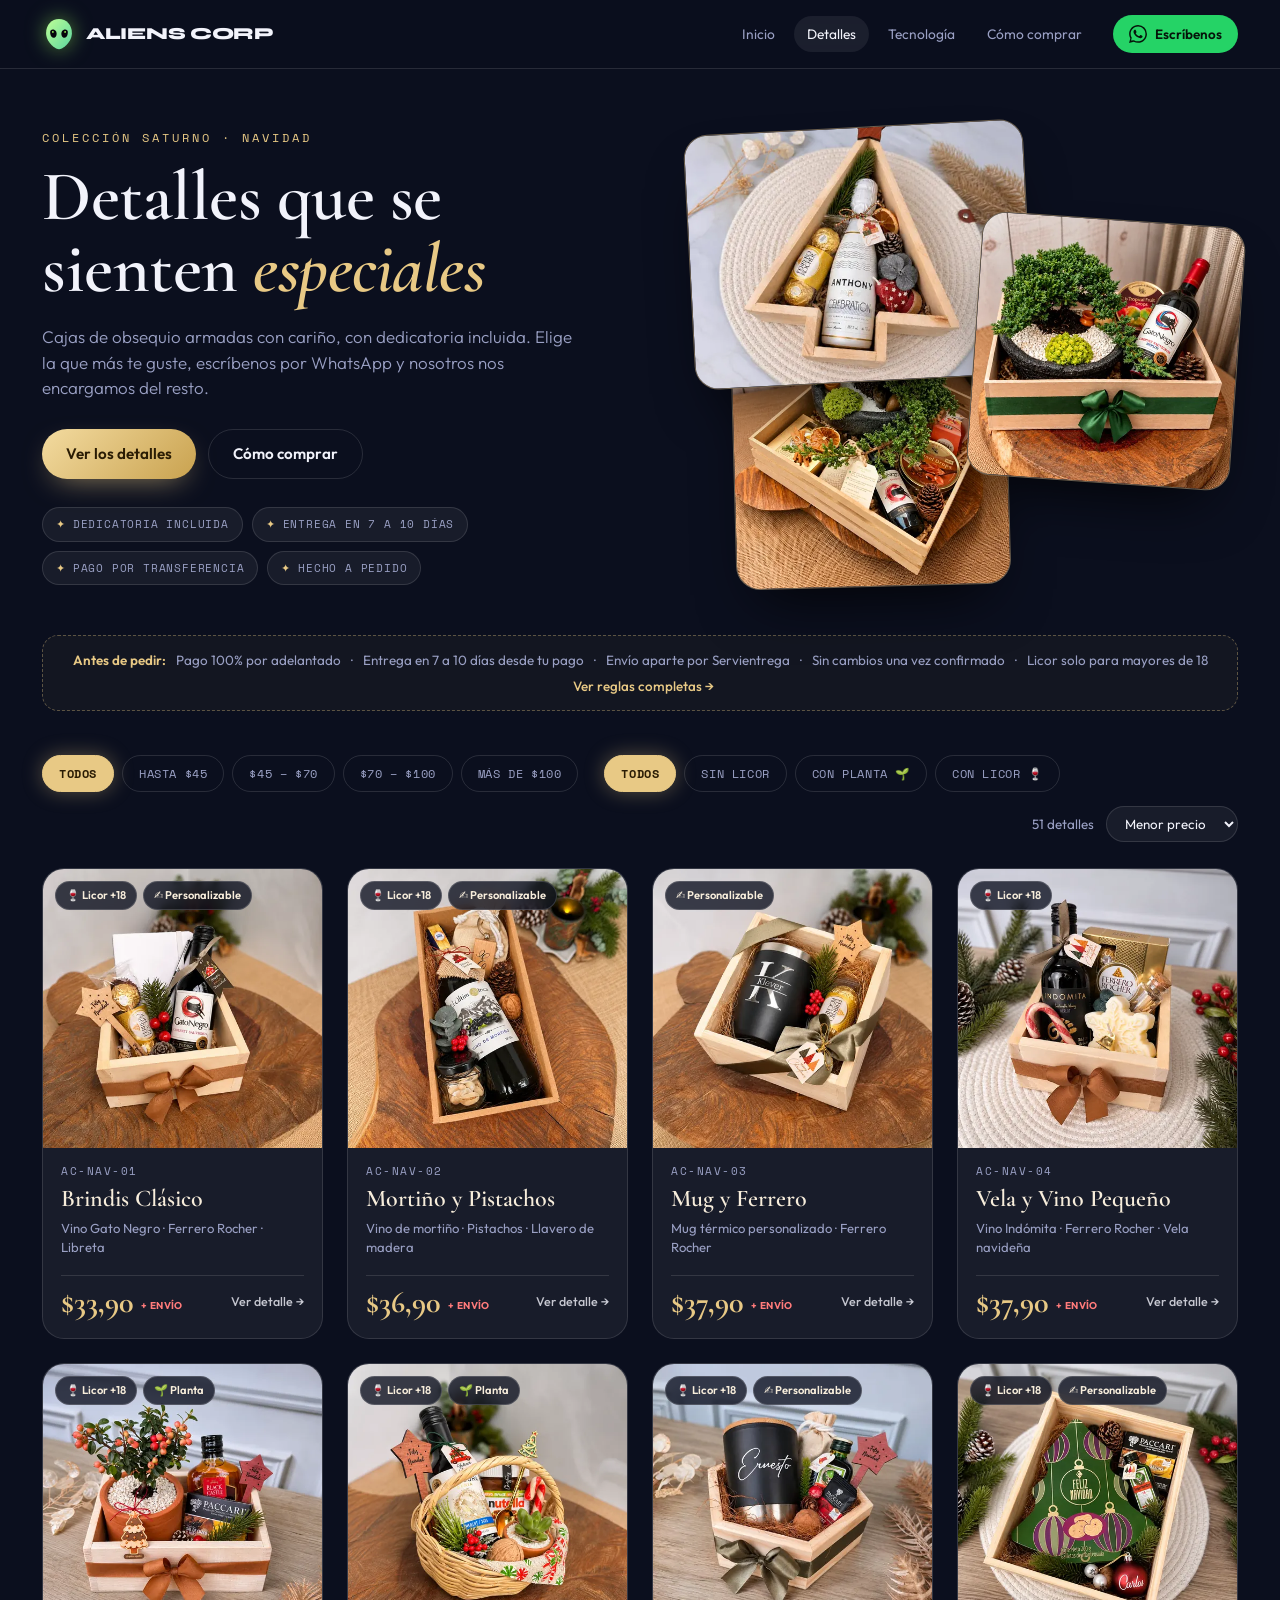
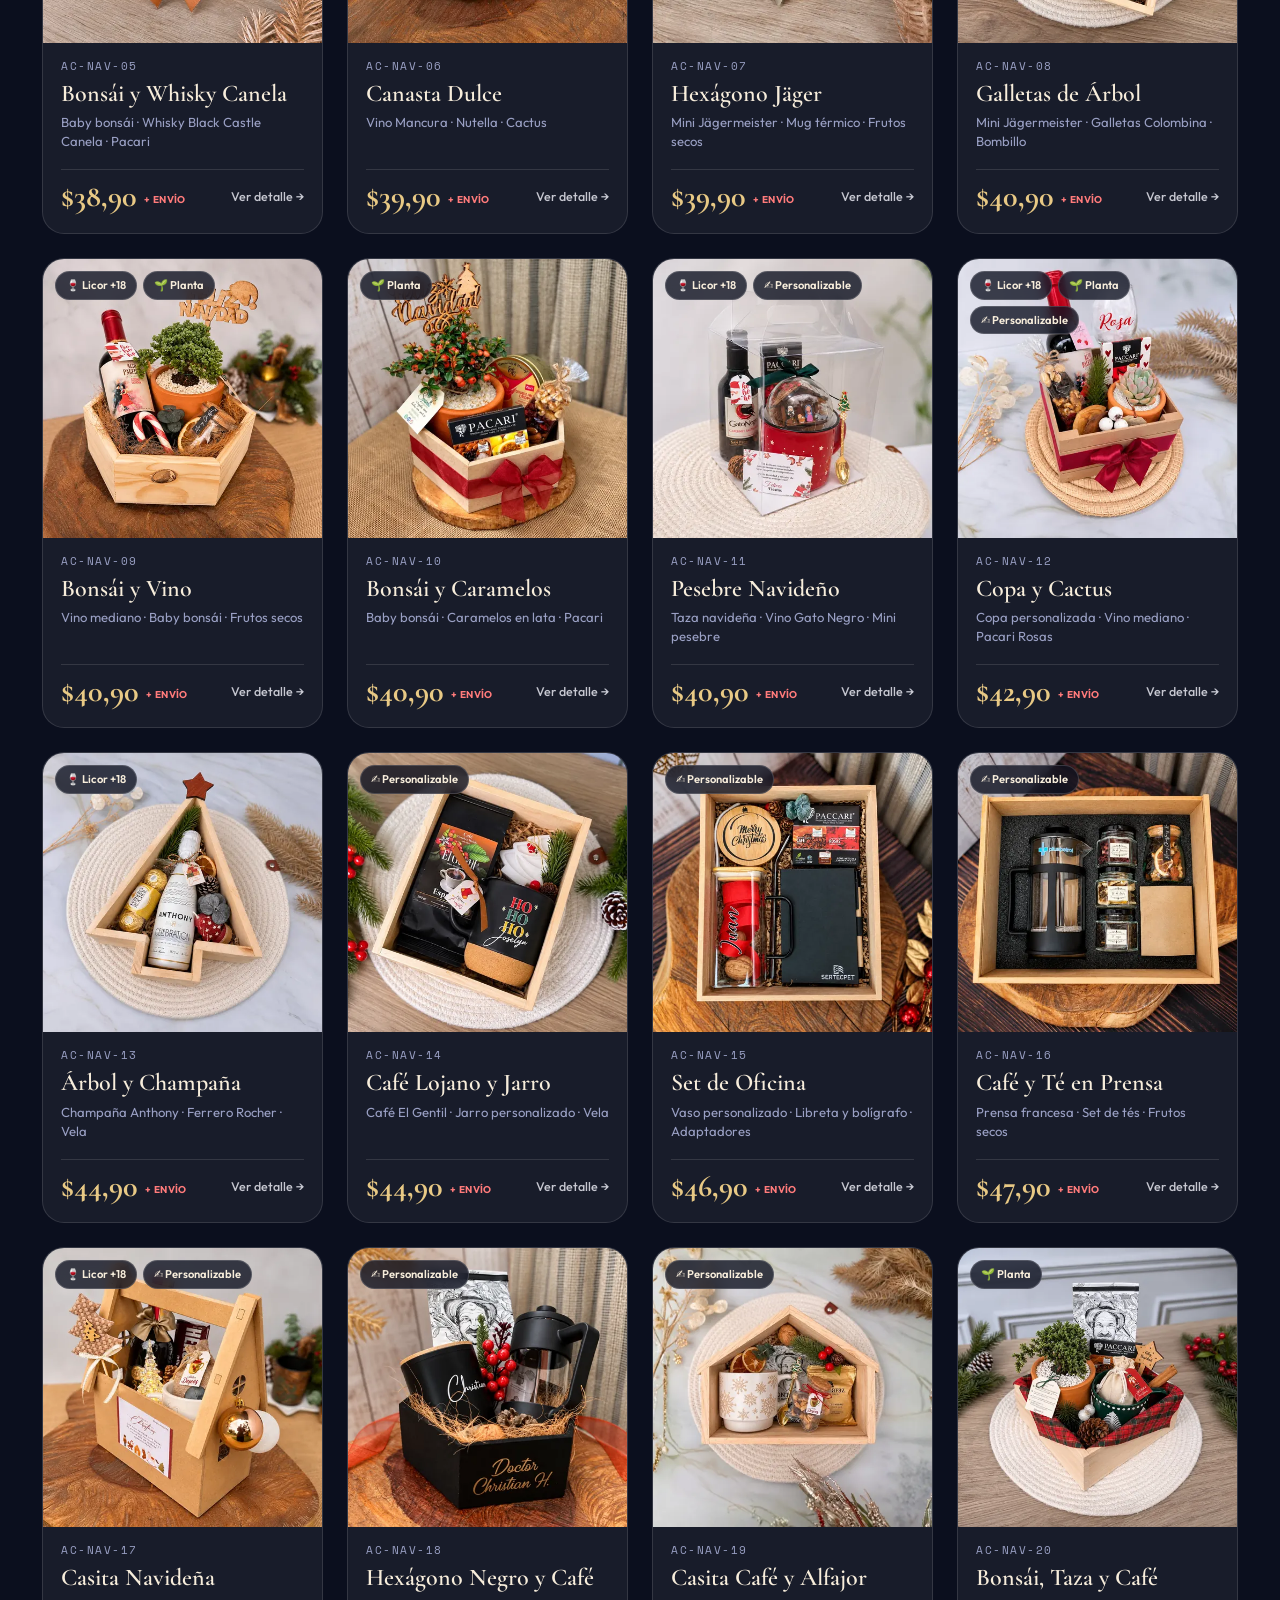
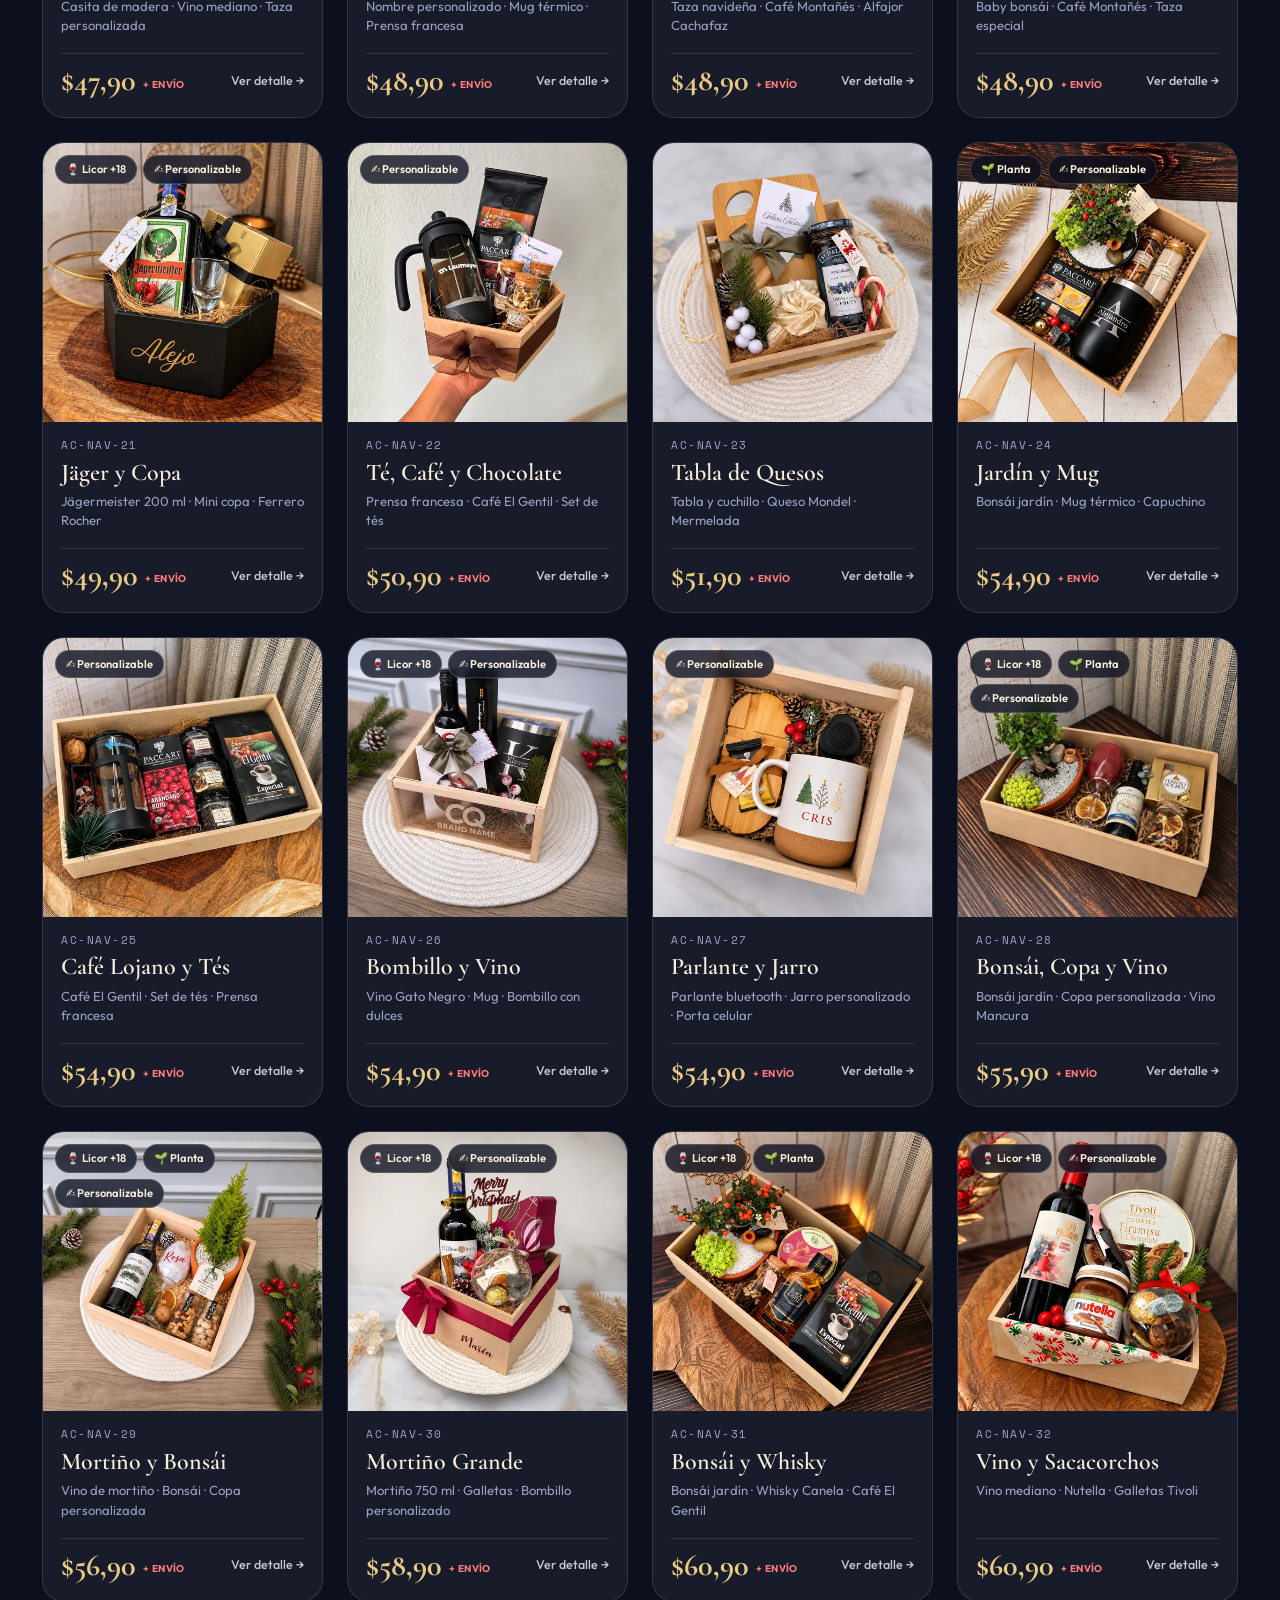
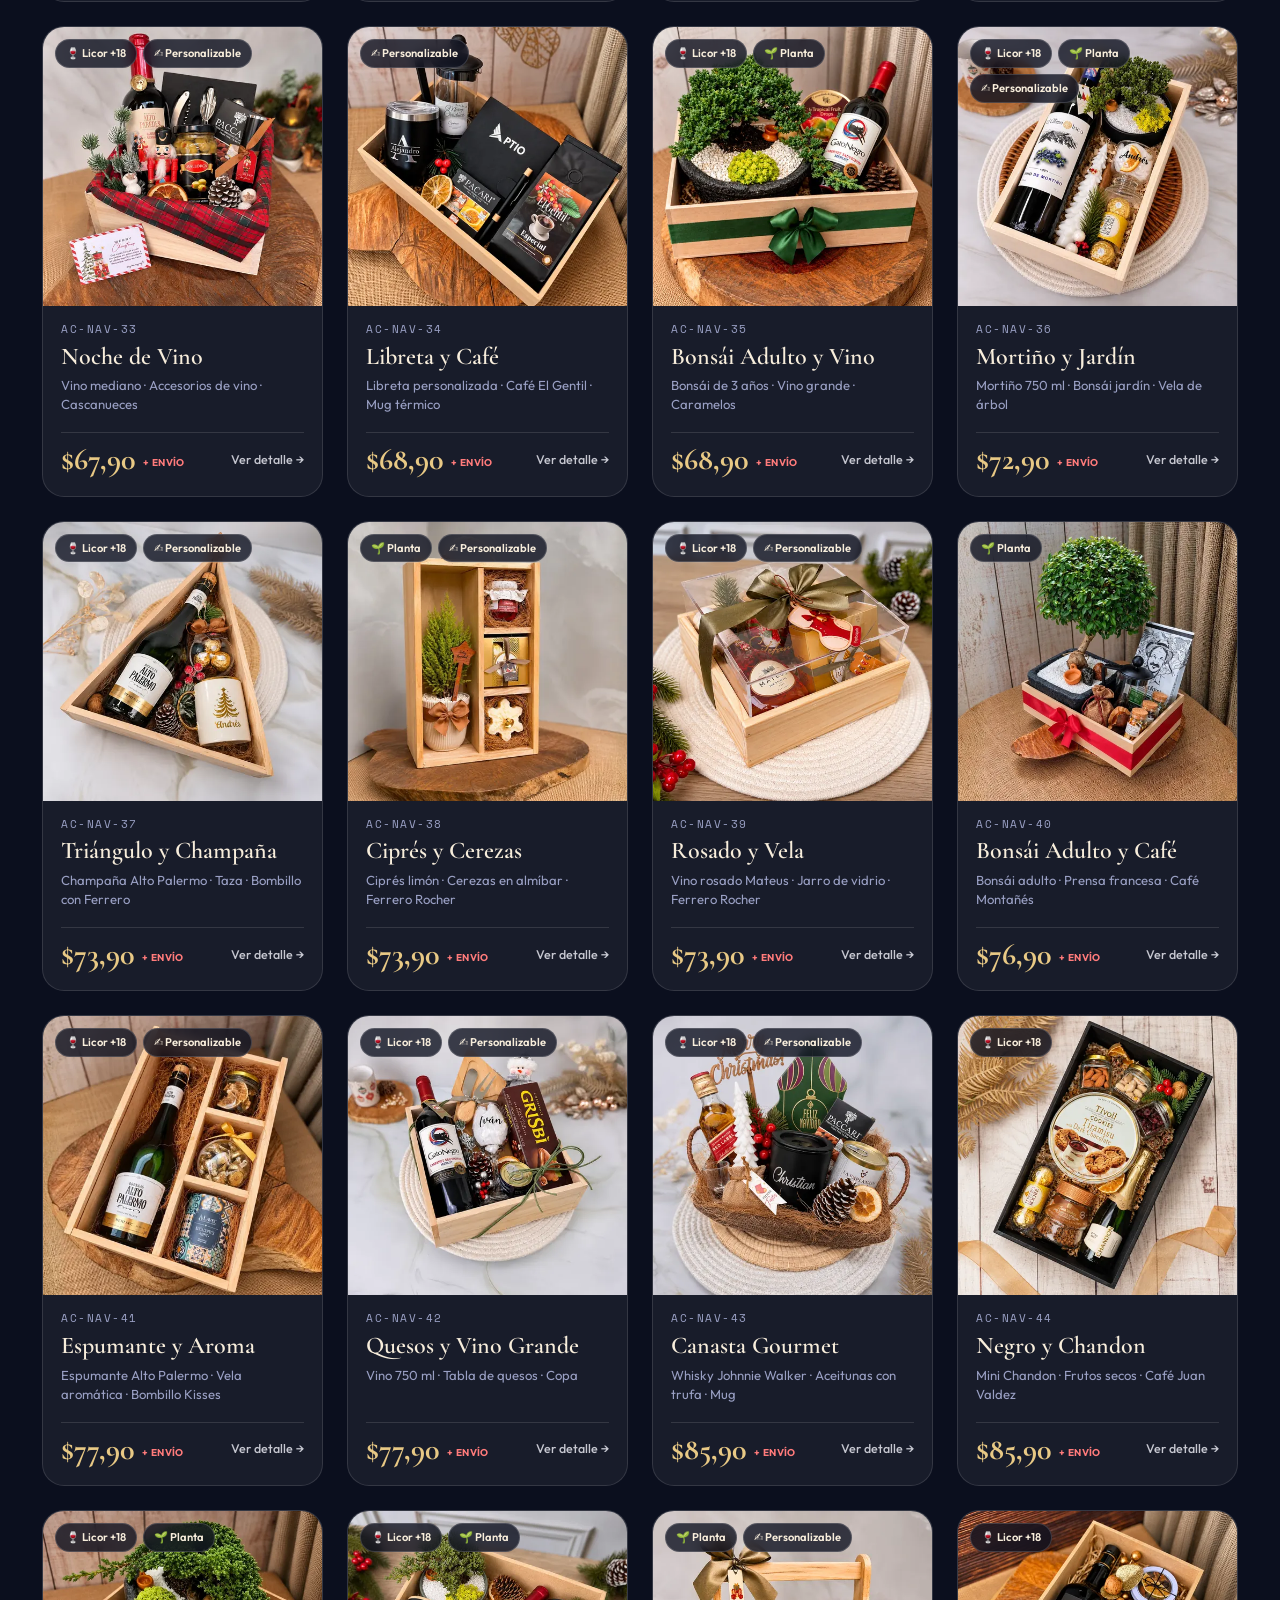
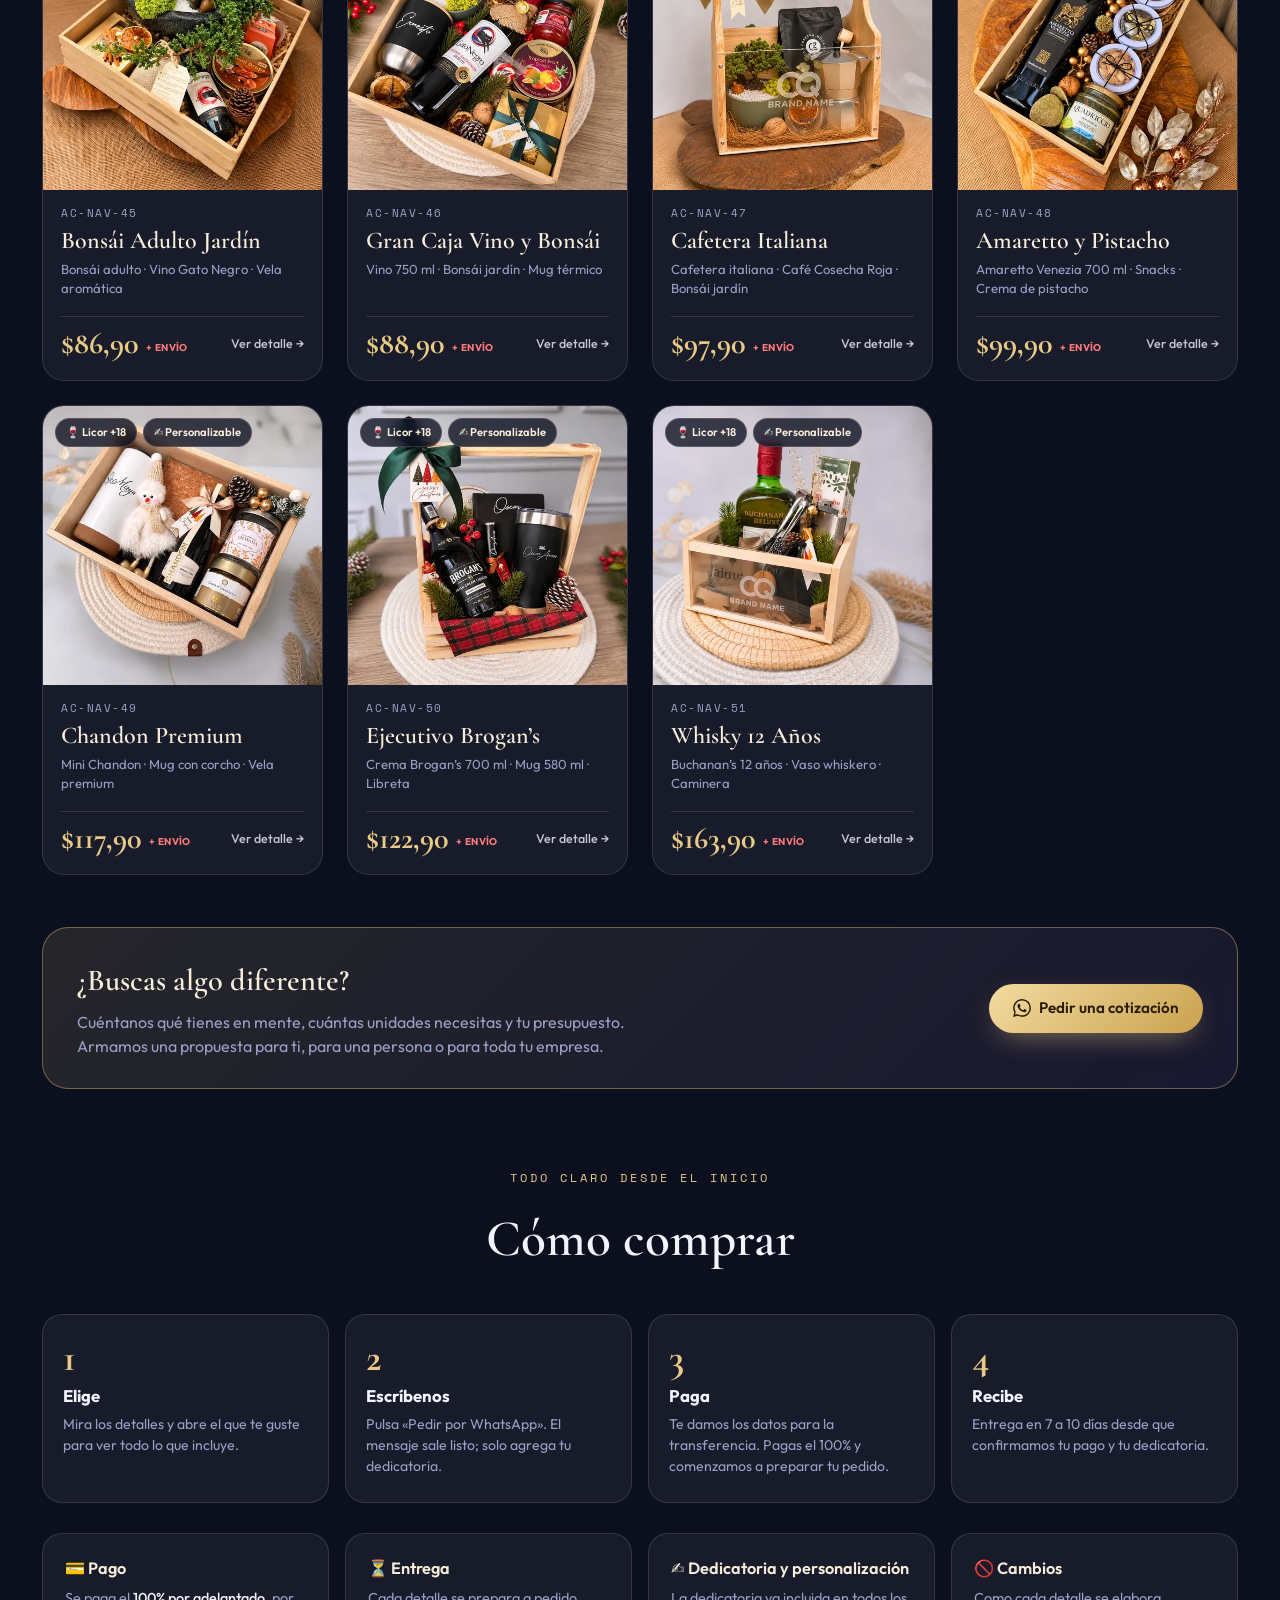
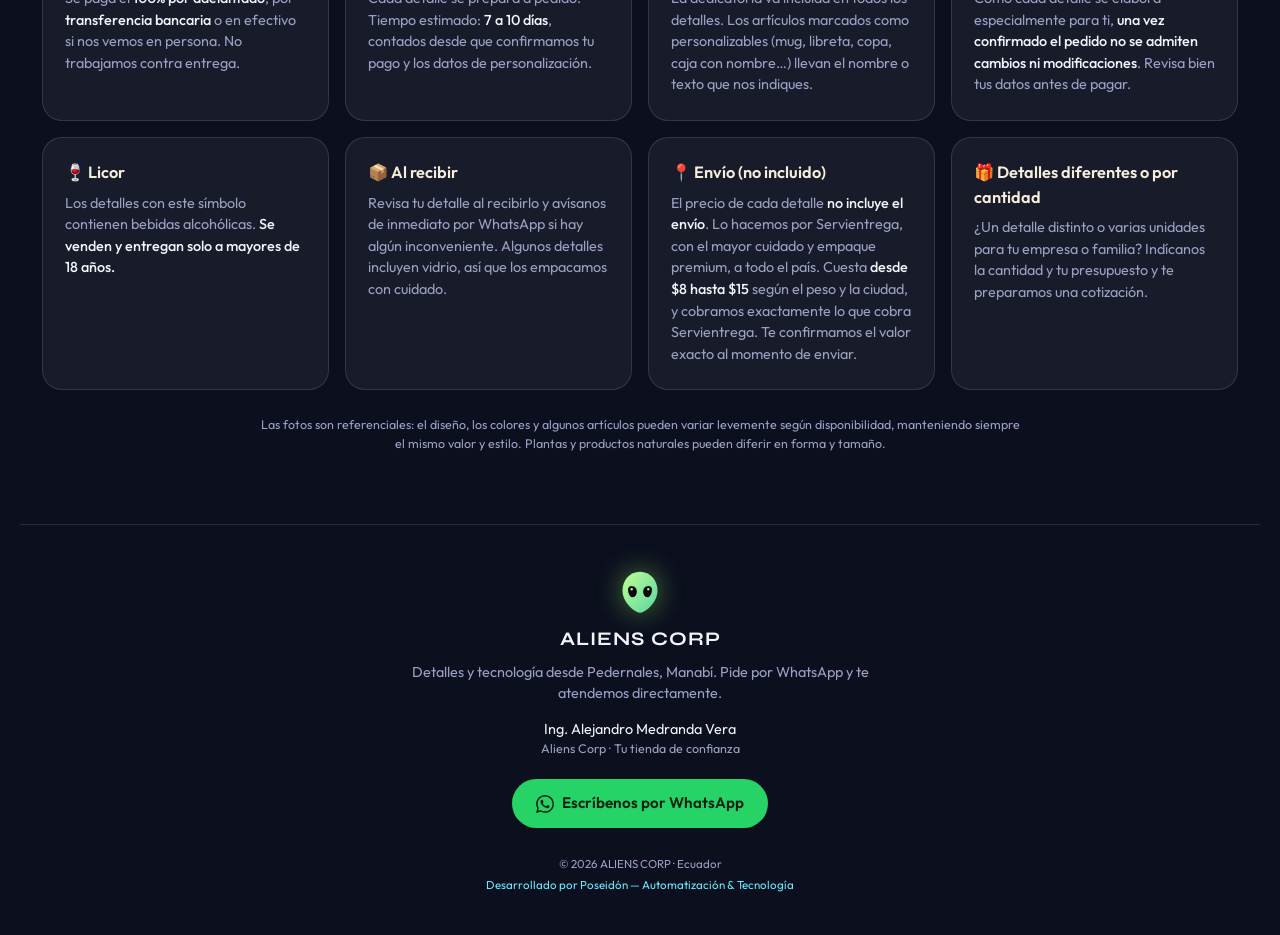
==== commit e2e32fdc: "Aviso de envío más discreto: letra pequeña roja bajo la presentación; confirmación del valor al mome" ====
--- a/detalles/index.html
+++ b/detalles/index.html
@@ -123,7 +123,7 @@
     <article><h3>🚫 Cambios</h3><p>Como cada detalle se elabora especialmente para ti, <b>una vez confirmado el pedido no se admiten cambios ni modificaciones</b>. Revisa bien tus datos antes de pagar.</p></article>
     <article><h3>🍷 Licor</h3><p>Los detalles con este símbolo contienen bebidas alcohólicas. <b>Se venden y entregan solo a mayores de 18 años.</b></p></article>
     <article><h3>📦 Al recibir</h3><p>Revisa tu detalle al recibirlo y avísanos de inmediato por WhatsApp si hay algún inconveniente. Algunos detalles incluyen vidrio, así que los empacamos con cuidado.</p></article>
-    <article><h3>📍 Envío (no incluido)</h3><p>El precio de cada detalle <b>no incluye el envío</b>. Lo hacemos por Servientrega, con el mayor cuidado y empaque premium, a todo el país. Cuesta <b>desde $8 hasta $15</b> según el peso y la ciudad, y cobramos exactamente lo que cobra Servientrega. Te confirmamos el valor antes de que pagues.</p></article>
+    <article><h3>📍 Envío (no incluido)</h3><p>El precio de cada detalle <b>no incluye el envío</b>. Lo hacemos por Servientrega, con el mayor cuidado y empaque premium, a todo el país. Cuesta <b>desde $8 hasta $15</b> según el peso y la ciudad, y cobramos exactamente lo que cobra Servientrega. Te confirmamos el valor exacto al momento de enviar.</p></article>
     <article><h3>🎁 Detalles diferentes o por cantidad</h3><p>¿Un detalle distinto o varias unidades para tu empresa o familia? Indícanos la cantidad y tu presupuesto y te preparamos una cotización.</p></article>
   </div>
 
@@ -153,12 +153,12 @@
       <h2 id="m-nombre"></h2>
       <div class="m-badges" id="m-badges"></div>
       <div class="m-price" id="m-price"></div>
-      <div class="m-envio" role="note"><b>⚠ Este precio NO incluye el envío</b><p>El envío se realiza por Servientrega, con el mayor cuidado y un empaque premium, a todo el país. Cuesta <b>desde $8 hasta $15</b> según el peso del pedido y la ciudad. Te confirmamos el valor exacto antes de que pagues.</p></div>
       <h4>La caja</h4><p id="m-caja"></p>
       <h4>Incluye</h4><ul id="m-incluye"></ul>
       <h4>Presentación</h4><p id="m-pres"></p>
       <p class="m-nota" id="m-nota" hidden></p>
       <p class="m-licor" id="m-licor" hidden>🍷 Contiene bebidas alcohólicas: venta y entrega solo a mayores de 18 años.</p>
+      <p class="m-envio" role="note">* Este precio no incluye el envío. Se realiza por Servientrega, con el mayor cuidado y un empaque premium, a todo el país: desde $8 hasta $15 según el peso y la ciudad. Te confirmamos el valor exacto al momento de enviar.</p>
       <div class="m-form">
         <h4>Tus datos para el pedido <small>(todo es opcional: lo que falte lo coordinamos por WhatsApp)</small></h4>
         <label class="m-field">Tu nombre
--- a/assets/css/regalos.css
+++ b/assets/css/regalos.css
@@ -152,7 +152,4 @@
 .lb-hint{position:fixed;left:0;right:0;bottom:18px;text-align:center;font-size:.78rem;color:var(--muted);pointer-events:none}
 
 .plus-env{display:inline-block;margin-left:7px;font-family:var(--sans);font-size:.62rem;font-weight:700;letter-spacing:.4px;text-transform:uppercase;color:#ff7b7b;vertical-align:middle}
-.m-envio{margin:-4px 0 14px;padding:11px 14px;border-radius:14px;background:rgba(255,92,92,.1);border:1px solid rgba(255,110,110,.55)}
-.m-envio>b{display:block;color:#ff8a8a;font-size:.9rem;letter-spacing:.2px}
-.m-envio p{margin-top:5px;font-size:.84rem;line-height:1.45;color:#ffd9d9}
-.m-envio p b{color:#fff}
+.m-info p.m-envio{margin:12px 0 0;font-size:.74rem;line-height:1.45;color:#ff8a8a}
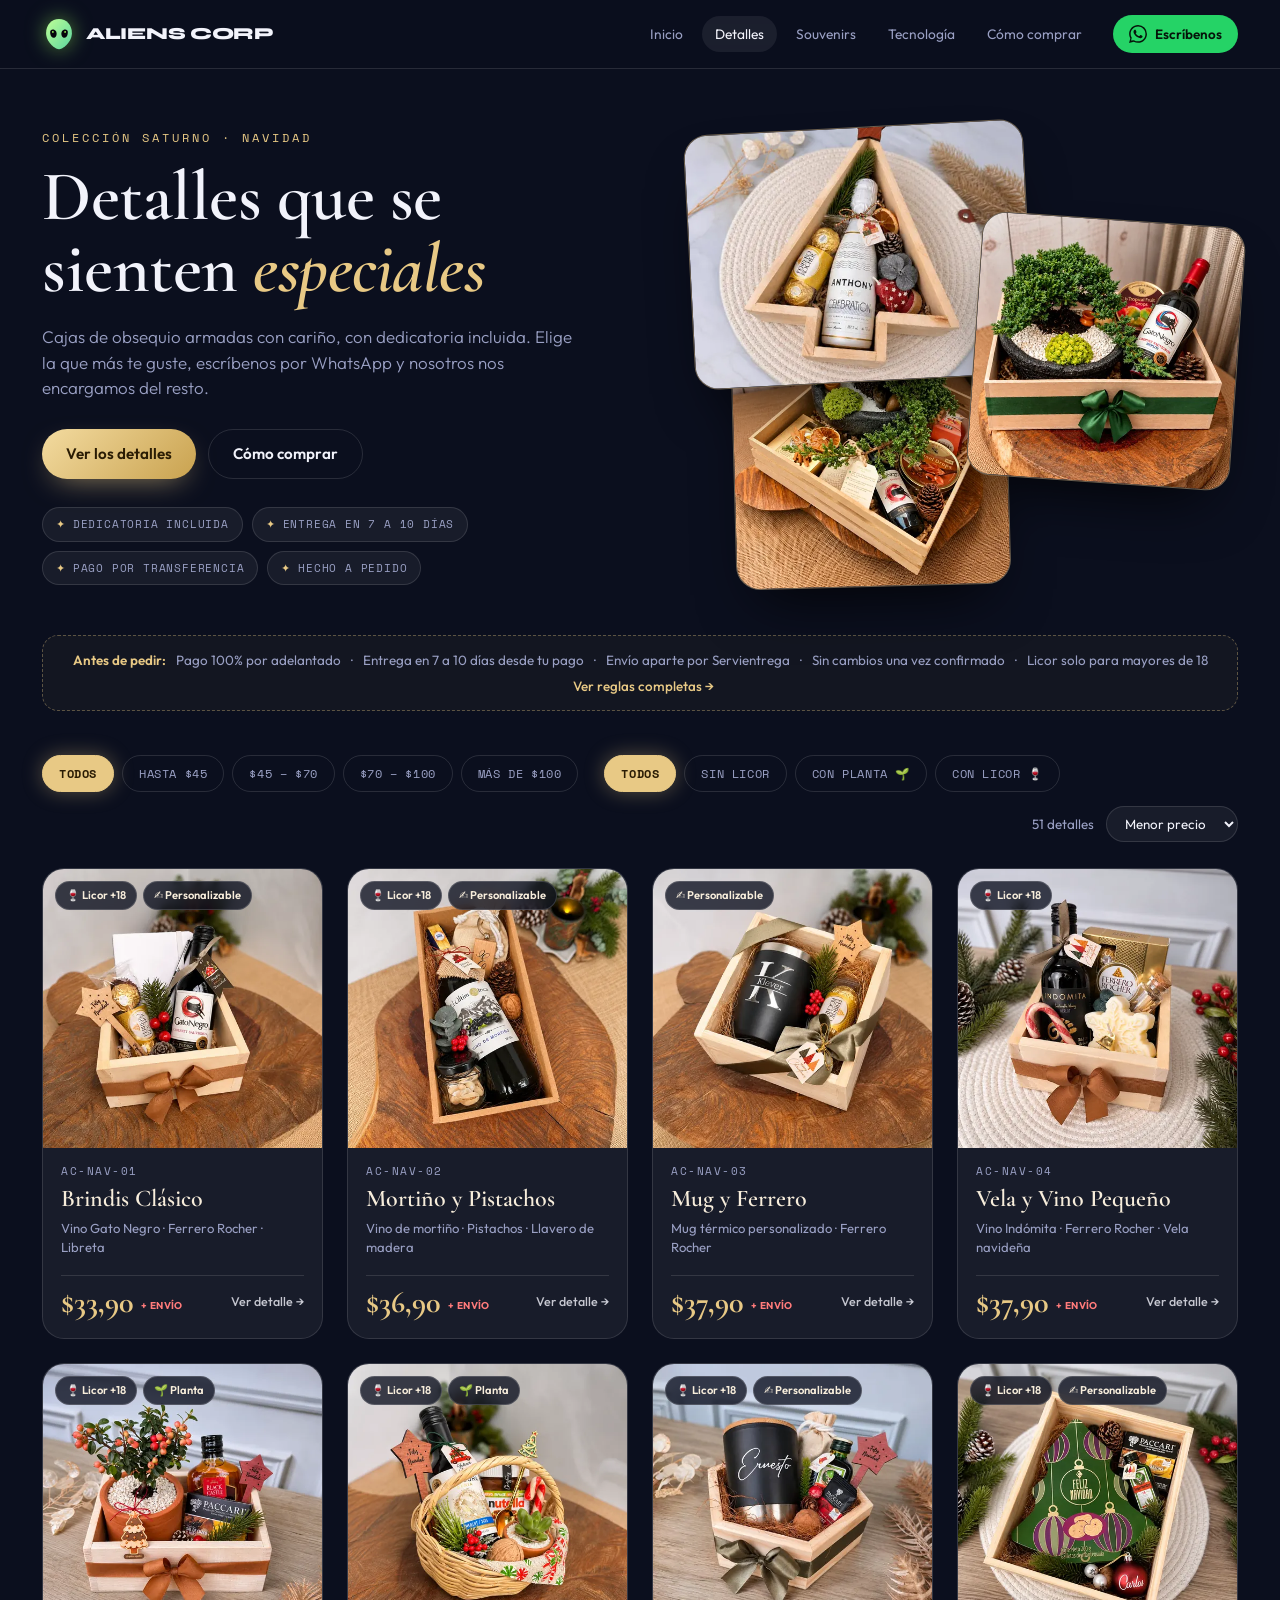
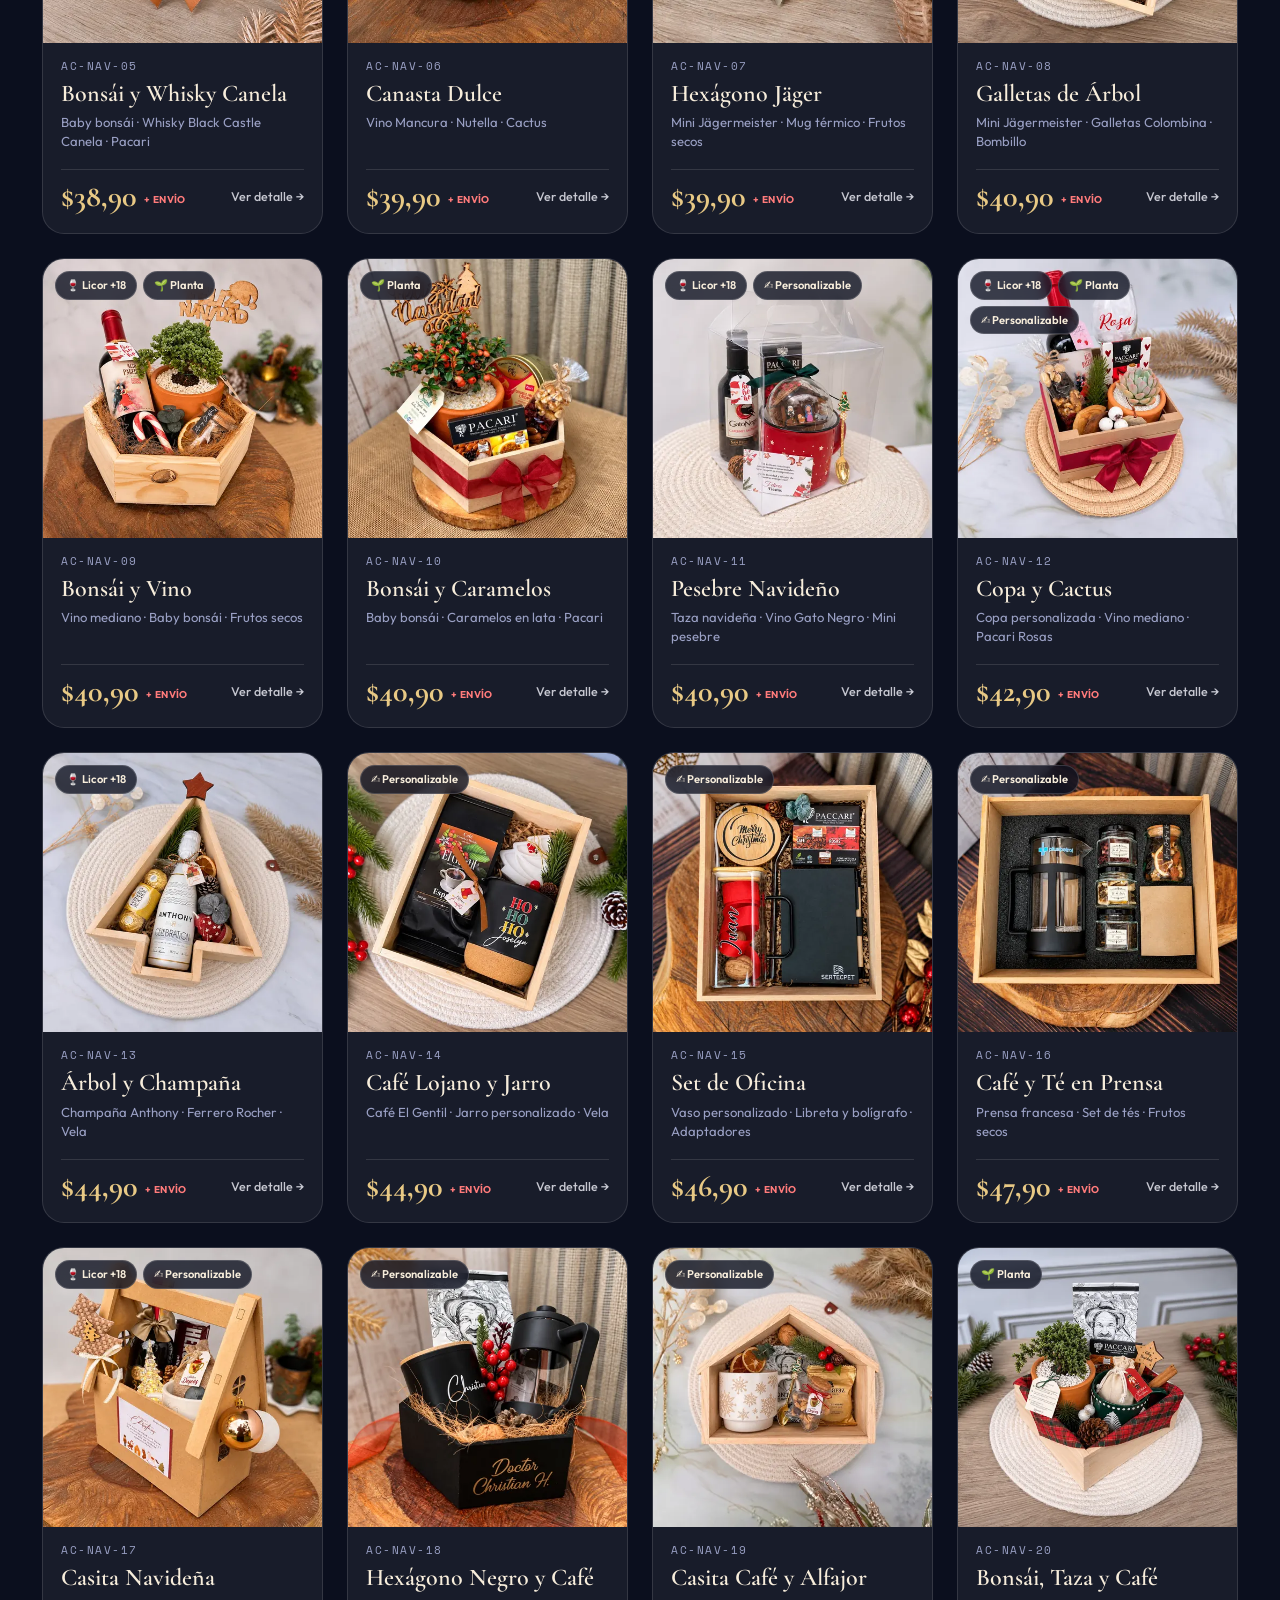
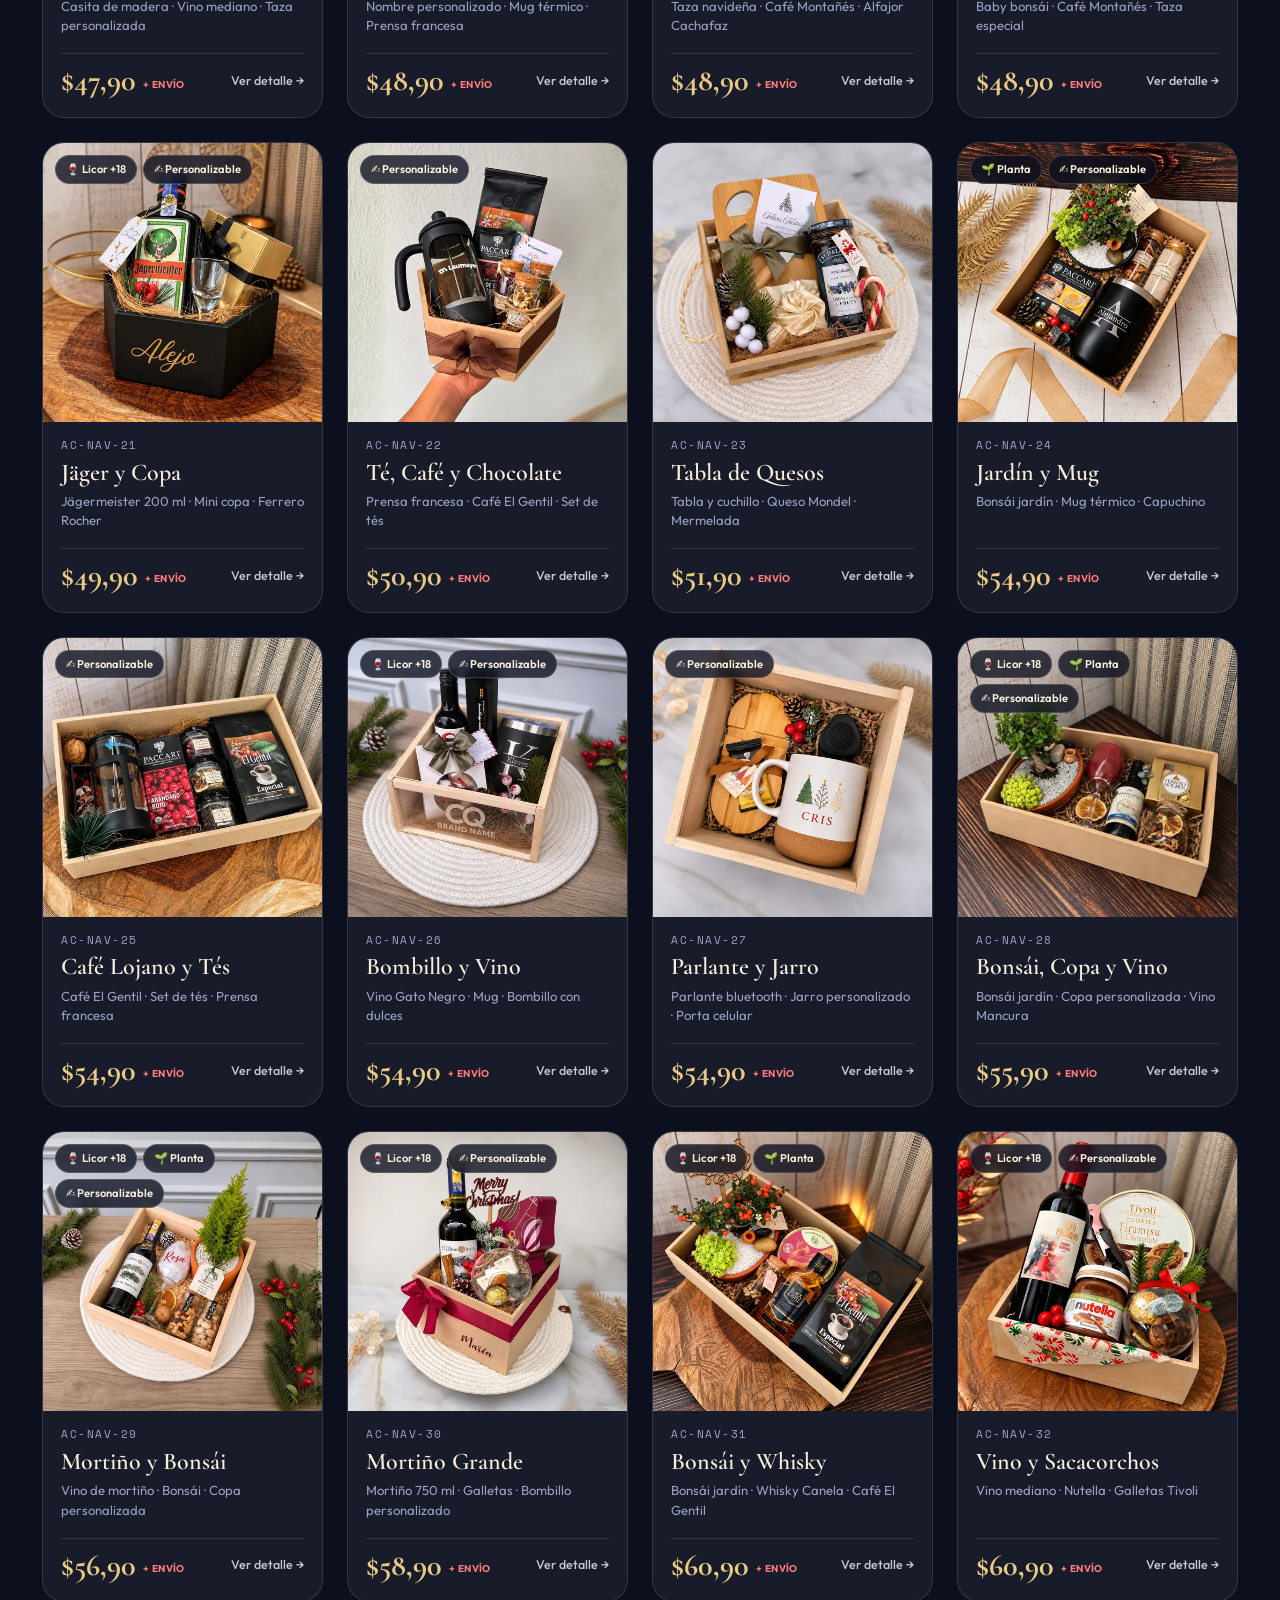
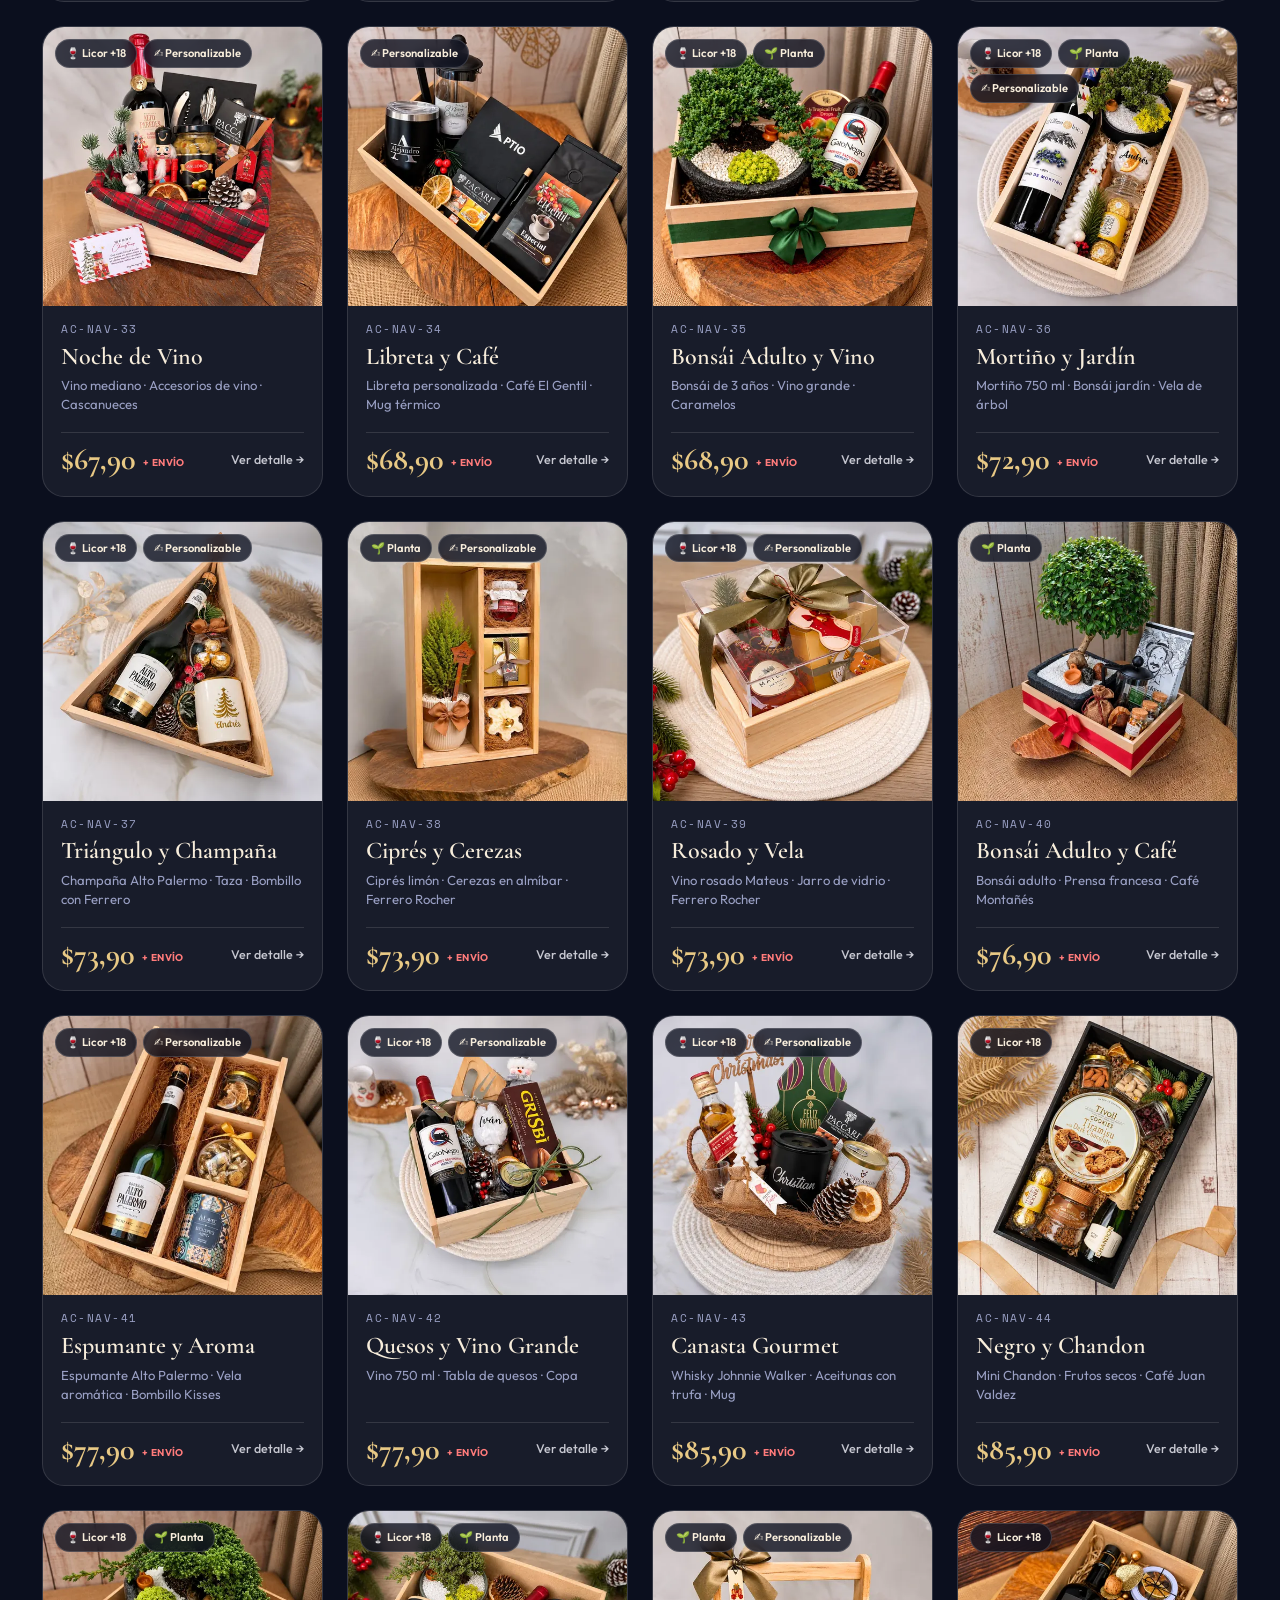
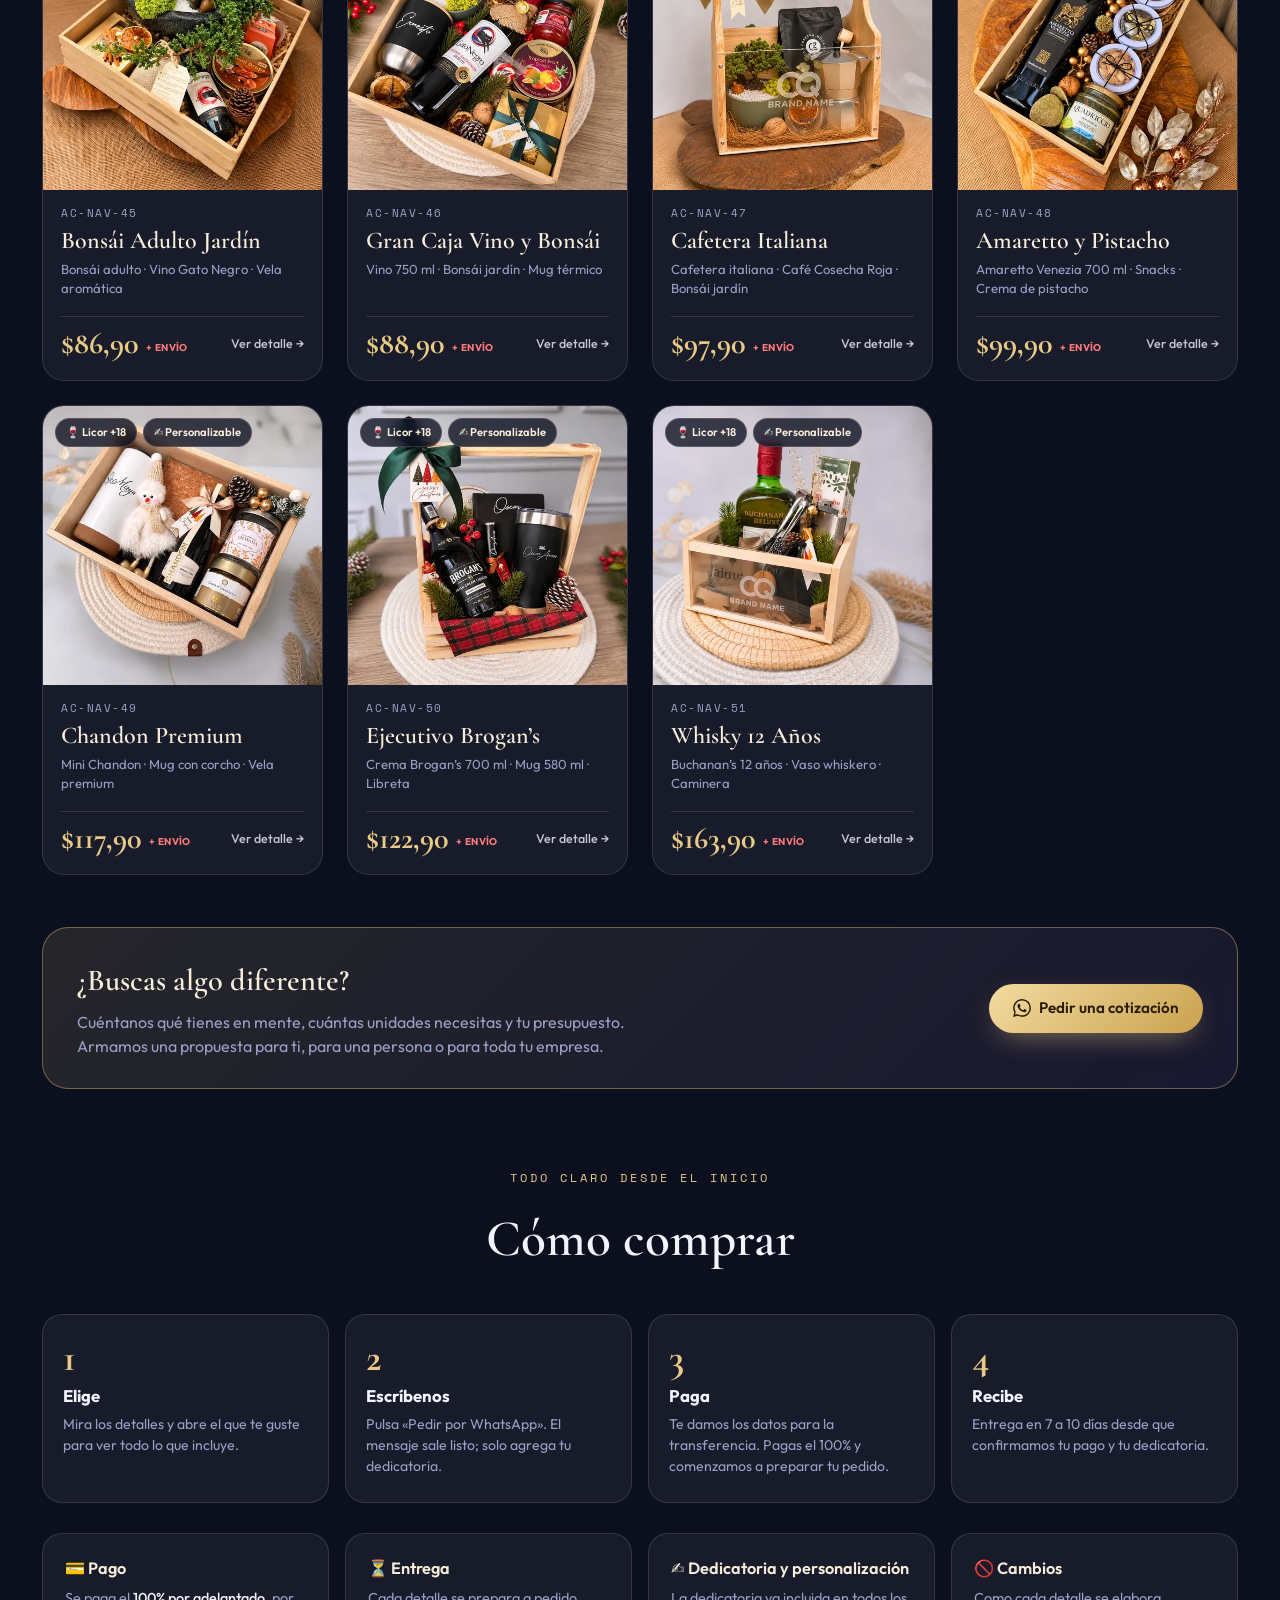
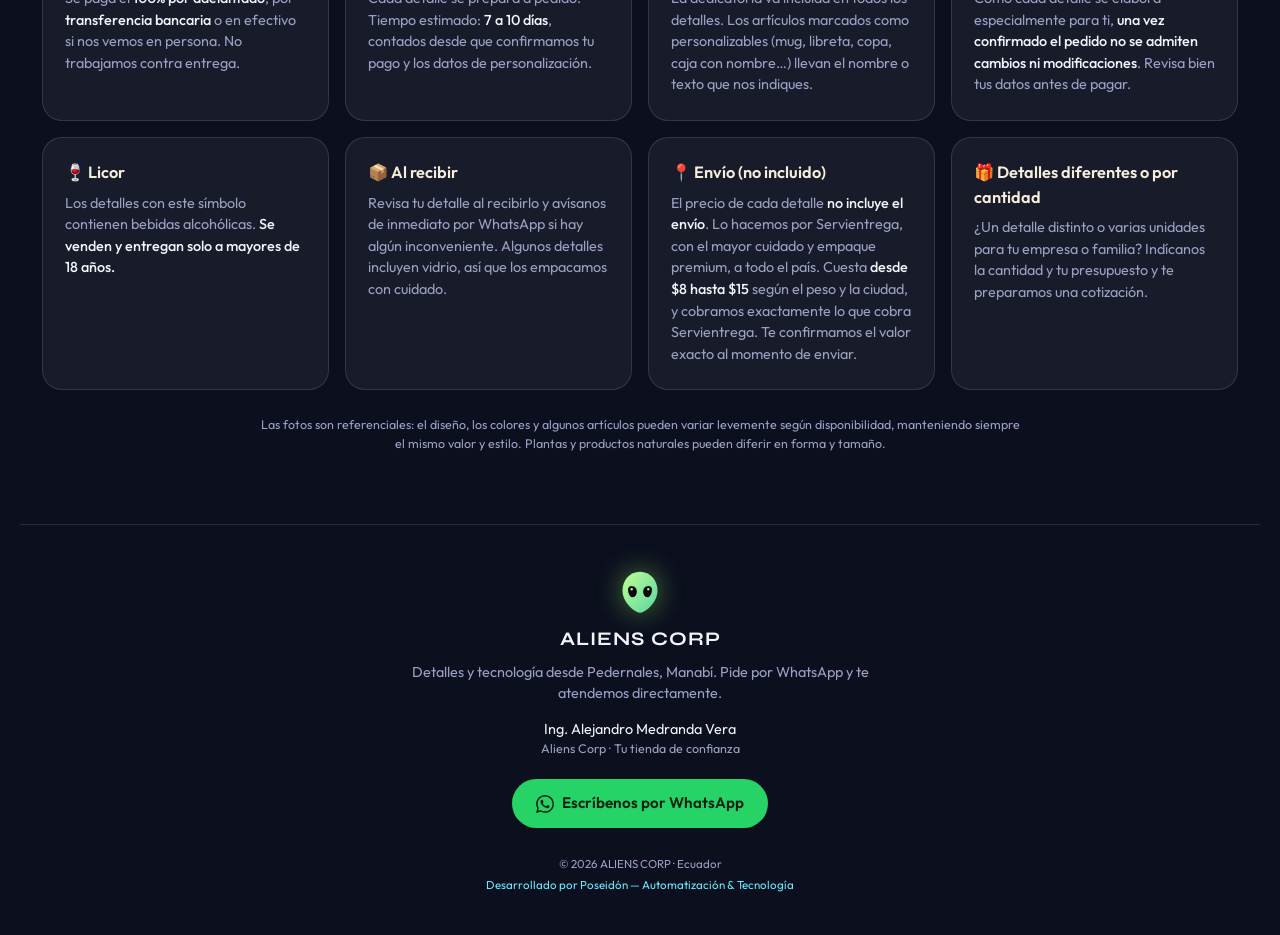
==== commit e0251afe: "Nueva sección Souvenirs (62 artículos por cantidad) y portada con 4 puertas Co-Authored-By: Claude S" ====
--- a/detalles/index.html
+++ b/detalles/index.html
@@ -24,8 +24,8 @@
 <link rel="preconnect" href="https://fonts.googleapis.com">
 <link rel="preconnect" href="https://fonts.gstatic.com" crossorigin>
 <link href="https://fonts.googleapis.com/css2?family=Syne:wght@700;800&family=Outfit:wght@300;400;500;600&family=Cormorant+Garamond:ital,wght@0,500;0,600;0,700;1,500&family=Space+Mono:wght@400;700&display=swap" rel="stylesheet">
-<link rel="stylesheet" href="../assets/css/site.css">
-<link rel="stylesheet" href="../assets/css/regalos.css">
+<link rel="stylesheet" href="../assets/css/site.css?v=20261111c">
+<link rel="stylesheet" href="../assets/css/regalos.css?v=20261111c">
 </head>
 <body>
 
@@ -35,6 +35,7 @@
     <div class="links">
       <a href="../">Inicio</a>
       <a class="on" href="./">Detalles</a>
+      <a href="../souvenirs/">Souvenirs</a>
       <a href="../tecnologia/">Tecnología</a>
       <a href="#reglas">Cómo comprar</a>
     </div>
@@ -185,9 +186,9 @@
   </div>
 </div>
 
-<script src="../data/config.js"></script>
-<script src="../data/regalos.js"></script>
-<script src="../assets/js/site.js"></script>
-<script src="../assets/js/regalos.js"></script>
+<script src="../data/config.js?v=20261111c"></script>
+<script src="../data/regalos.js?v=20261111c"></script>
+<script src="../assets/js/site.js?v=20261111c"></script>
+<script src="../assets/js/regalos.js?v=20261111c"></script>
 </body>
 </html>
--- a/assets/css/regalos.css
+++ b/assets/css/regalos.css
@@ -152,4 +152,22 @@
 .lb-hint{position:fixed;left:0;right:0;bottom:18px;text-align:center;font-size:.78rem;color:var(--muted);pointer-events:none}
 
 .plus-env{display:inline-block;margin-left:7px;font-family:var(--sans);font-size:.62rem;font-weight:700;letter-spacing:.4px;text-transform:uppercase;color:#ff7b7b;vertical-align:middle}
-.m-info p.m-envio{margin:12px 0 0;font-size:.74rem;line-height:1.45;color:#ff8a8a}
+.m-info p.m-envio{margin:16px 0 0;font-size:.74rem;line-height:1.45;color:#ff8a8a}
+
+/* Souvenirs: cantidad */
+.unit{font-family:var(--sans,inherit);font-size:.55em;font-weight:500;color:var(--muted);margin-left:2px}
+.minq{display:inline-block;margin-top:4px;font-size:.72rem;color:var(--muted)}
+.m-tramo{margin:-8px 0 14px;font-size:.8rem;color:var(--muted)}
+.m-qty{margin:0 0 6px;padding:14px 16px;border:1px solid var(--card-brd);border-radius:16px;background:rgba(255,255,255,.03)}
+.m-qty .q-lbl{display:block;font-size:.72rem;letter-spacing:1.5px;text-transform:uppercase;color:var(--muted);margin-bottom:8px}
+.stepper{display:inline-flex;align-items:center;border:1px solid var(--card-brd);border-radius:12px;overflow:hidden}
+.stepper button{width:44px;height:44px;background:transparent;border:0;color:var(--text);font-size:1.3rem;cursor:pointer}
+.stepper button:hover{background:rgba(255,255,255,.08)}
+.stepper input{width:70px;height:44px;text-align:center;background:transparent;border:0;border-inline:1px solid var(--card-brd);color:var(--text);font-size:1.1rem;font-weight:600;-moz-appearance:textfield}
+.stepper input::-webkit-outer-spin-button,.stepper input::-webkit-inner-spin-button{-webkit-appearance:none;margin:0}
+.q-total{margin-top:12px;display:flex;flex-wrap:wrap;align-items:baseline;gap:4px 12px;font-size:.9rem;color:var(--muted)}
+.q-total em{font-style:normal;font-size:.74rem;opacity:.8}
+.q-total b{font-family:var(--serif);font-size:1.6rem;color:var(--gold)}
+.q-total small{font-size:.72rem;color:#ff8a8a}
+.q-min{margin-top:6px;font-size:.78rem;color:var(--muted)}
+.q-min.warn{color:#ffb4b4}
